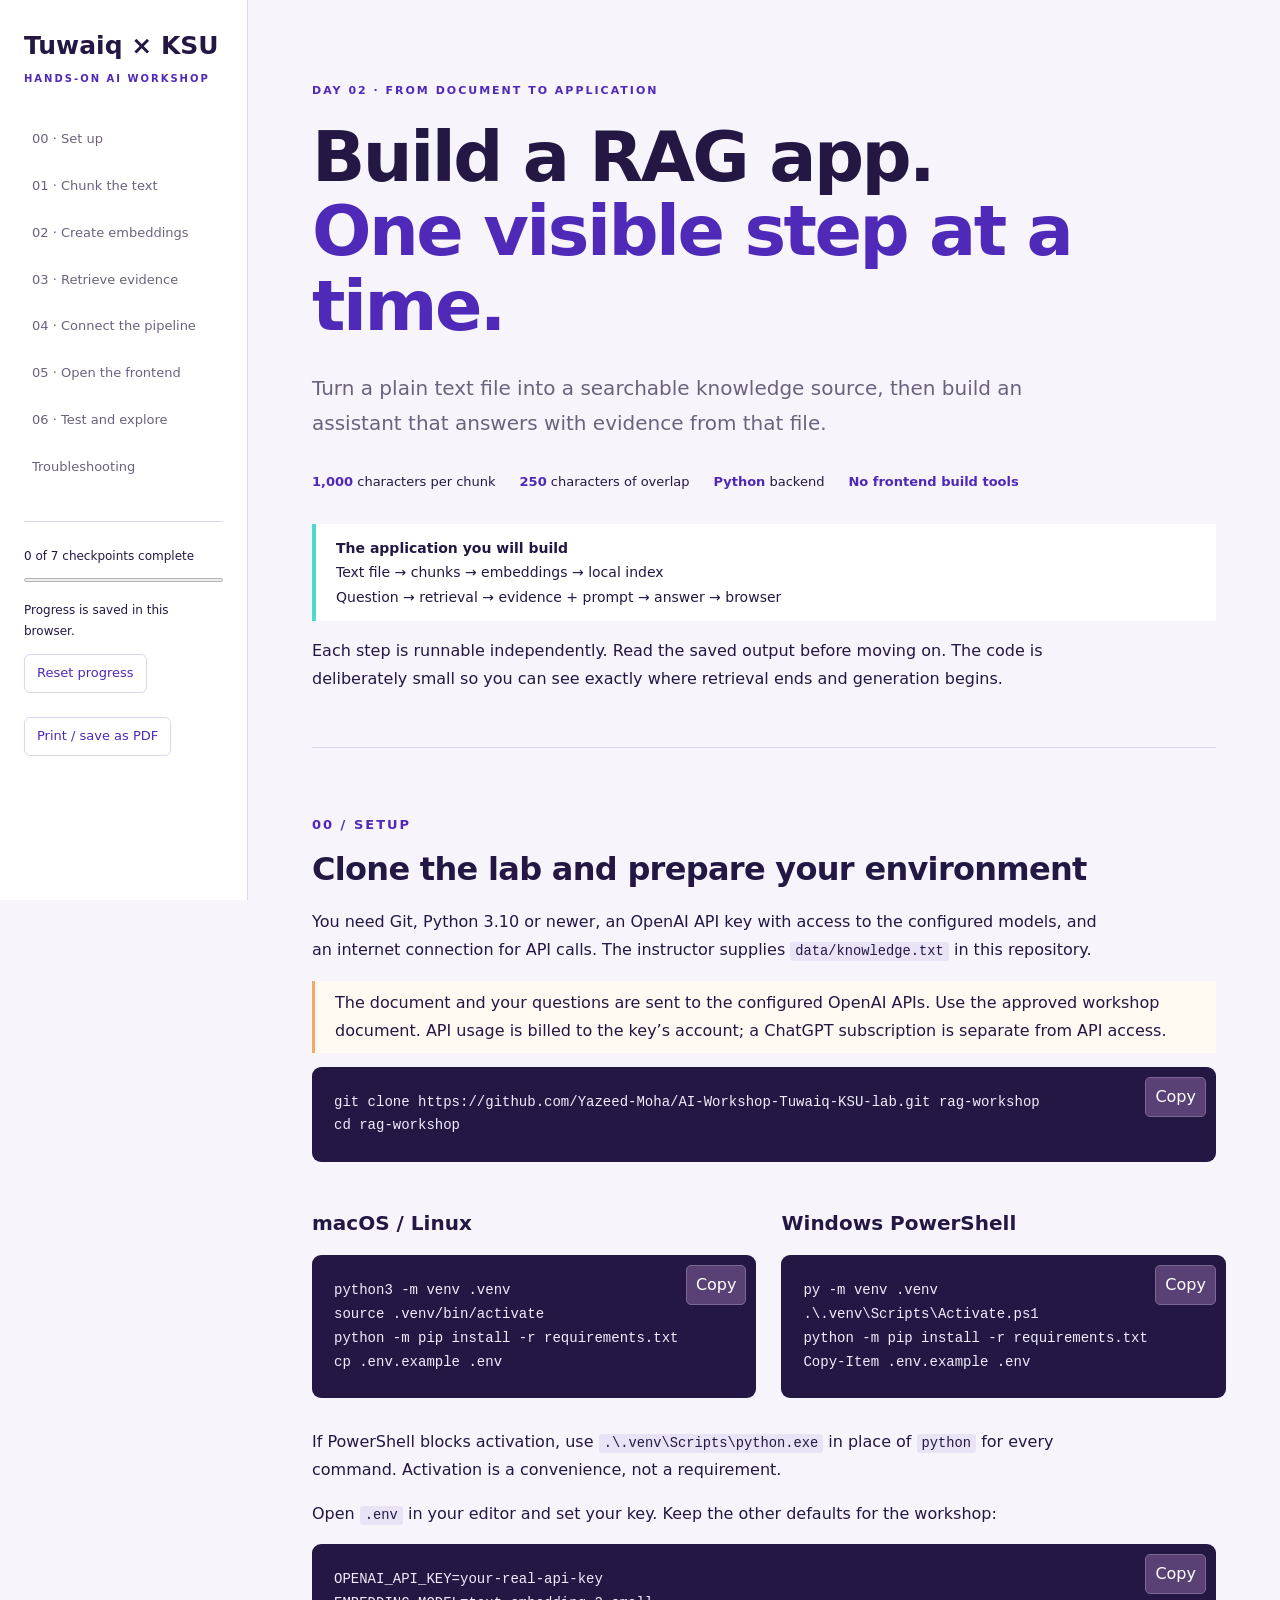
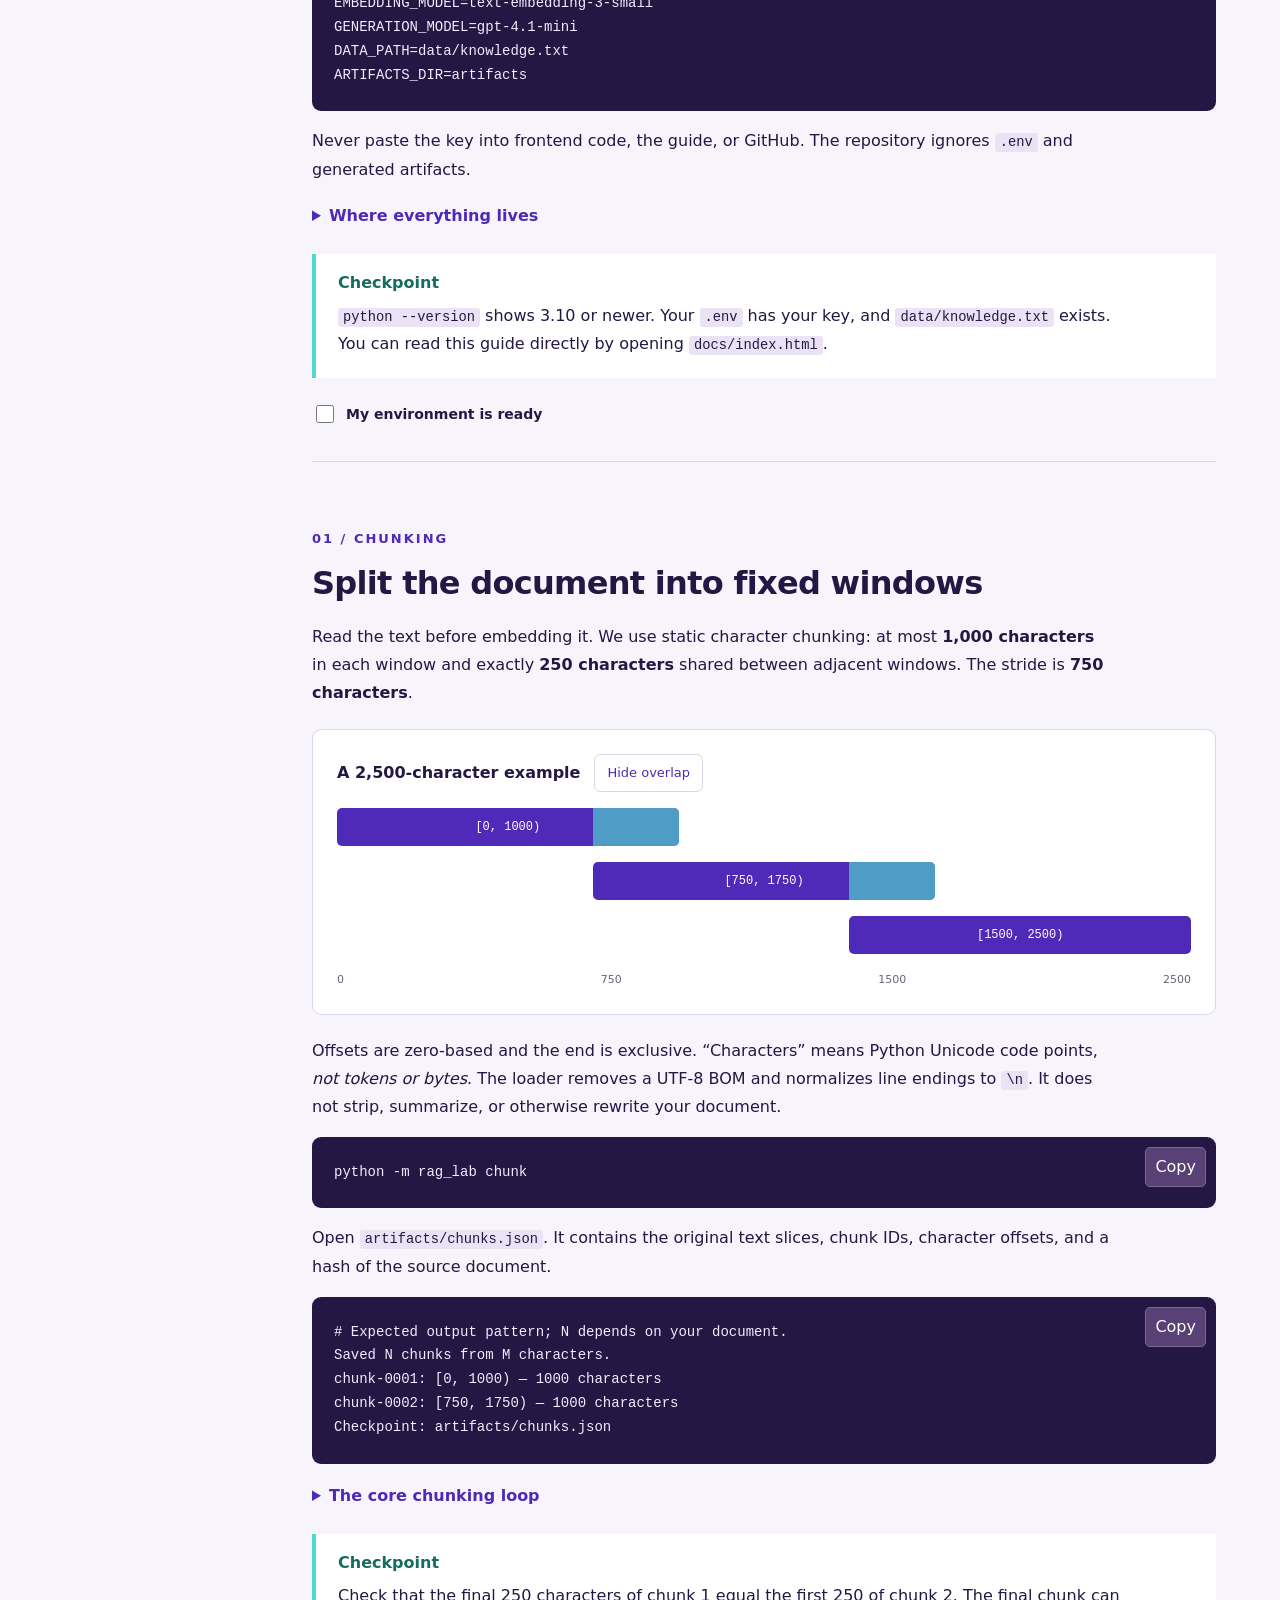
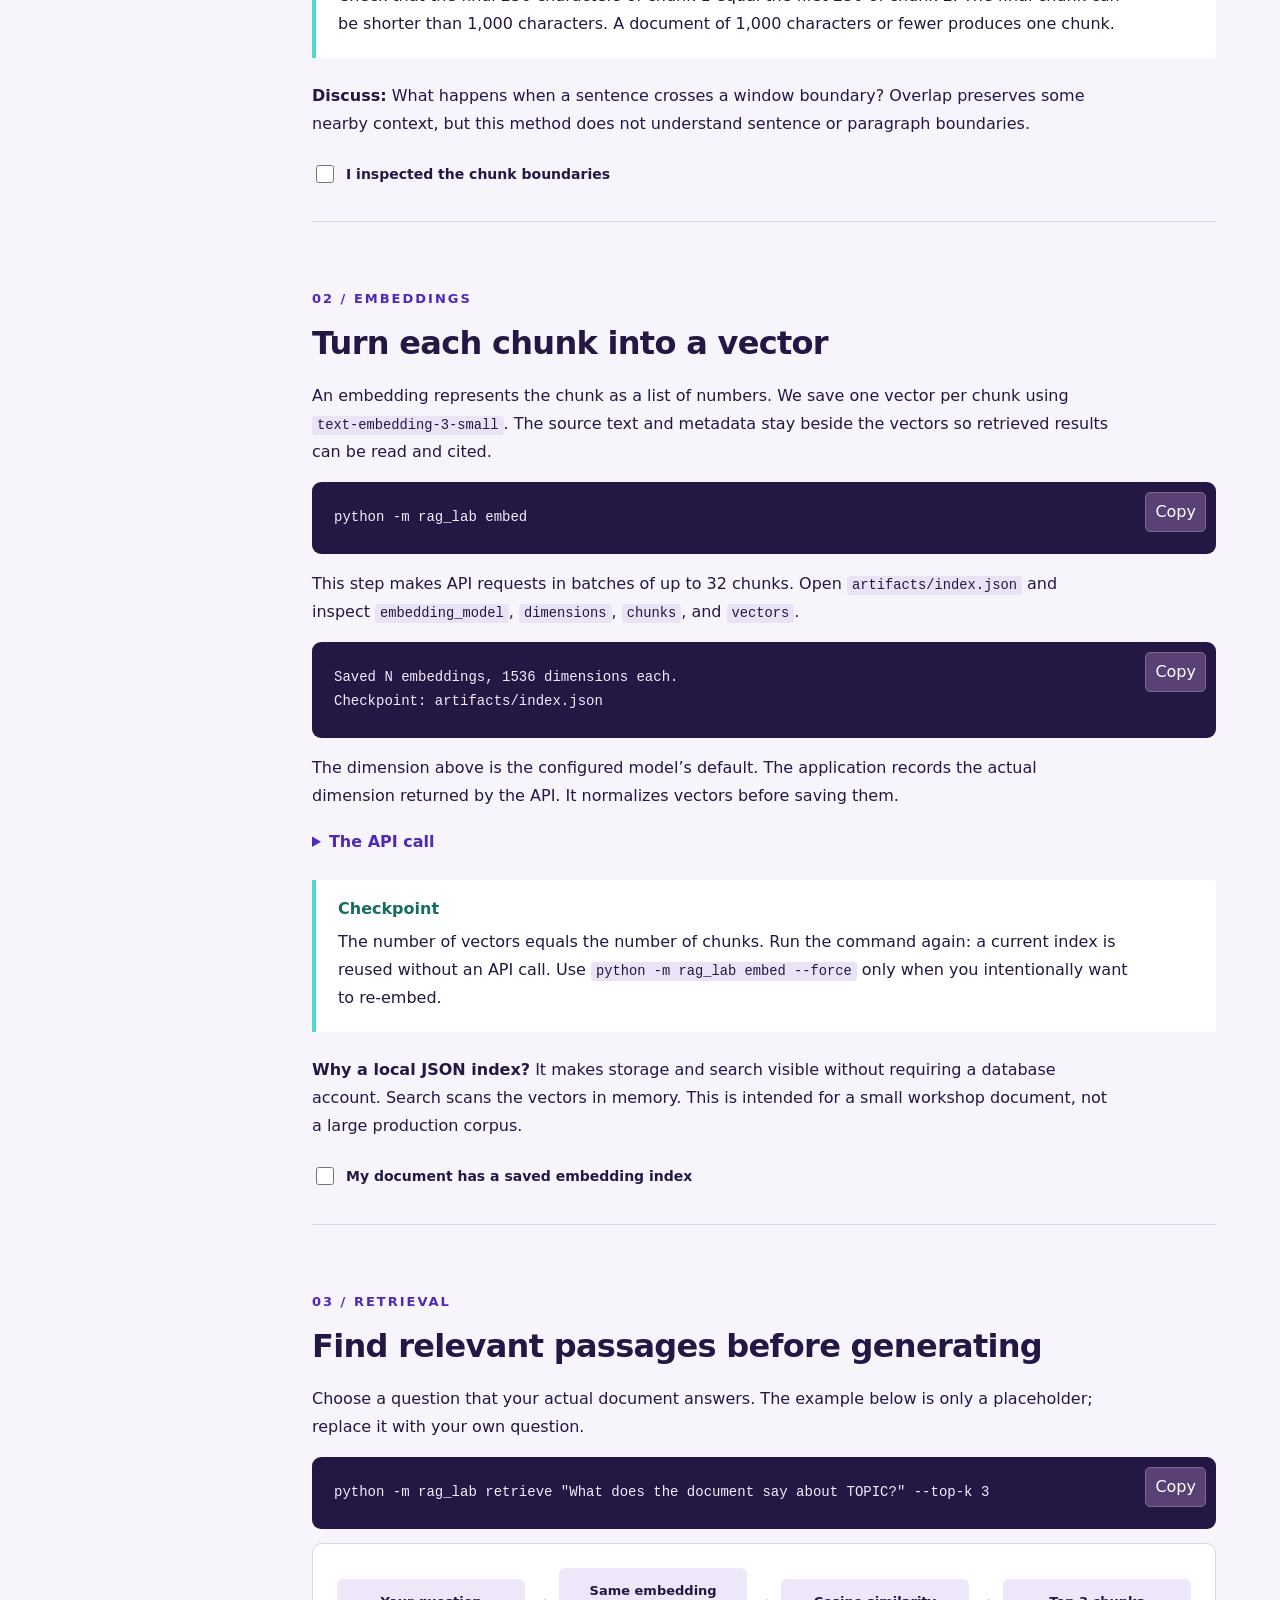
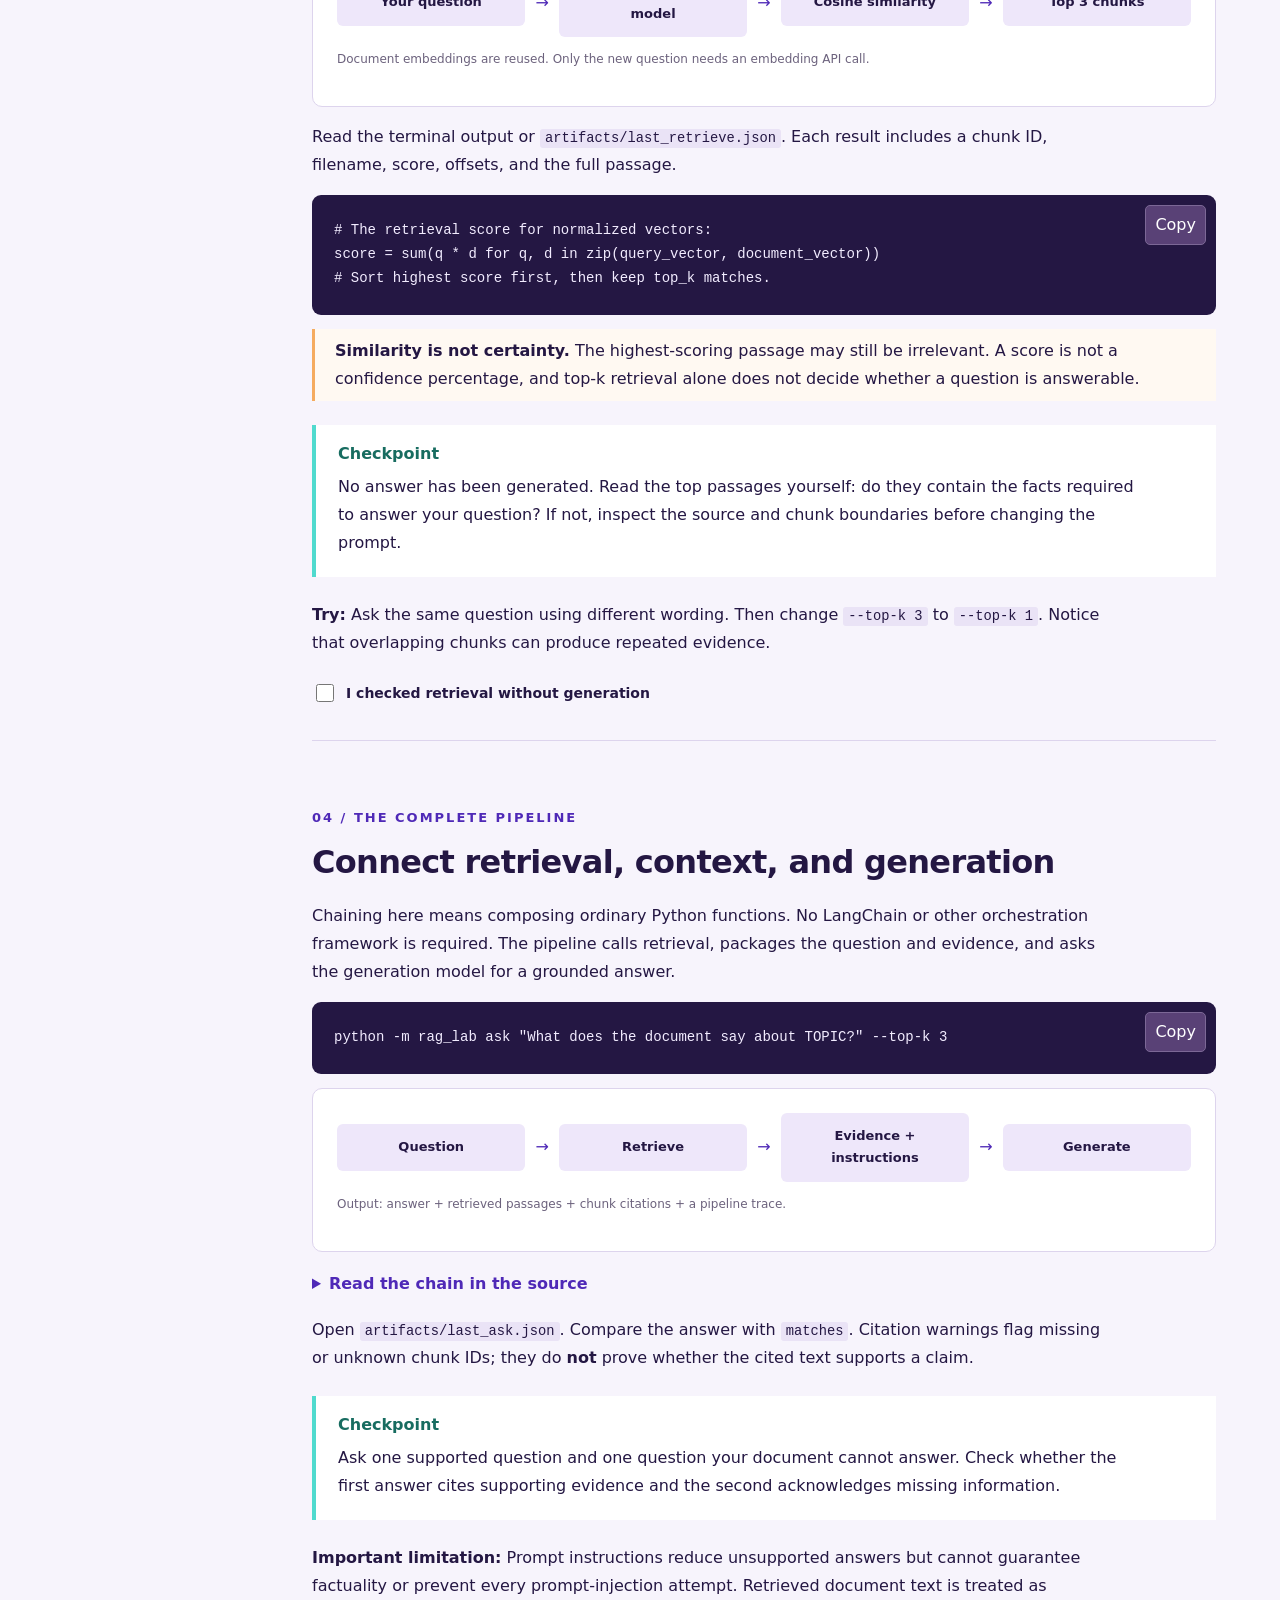
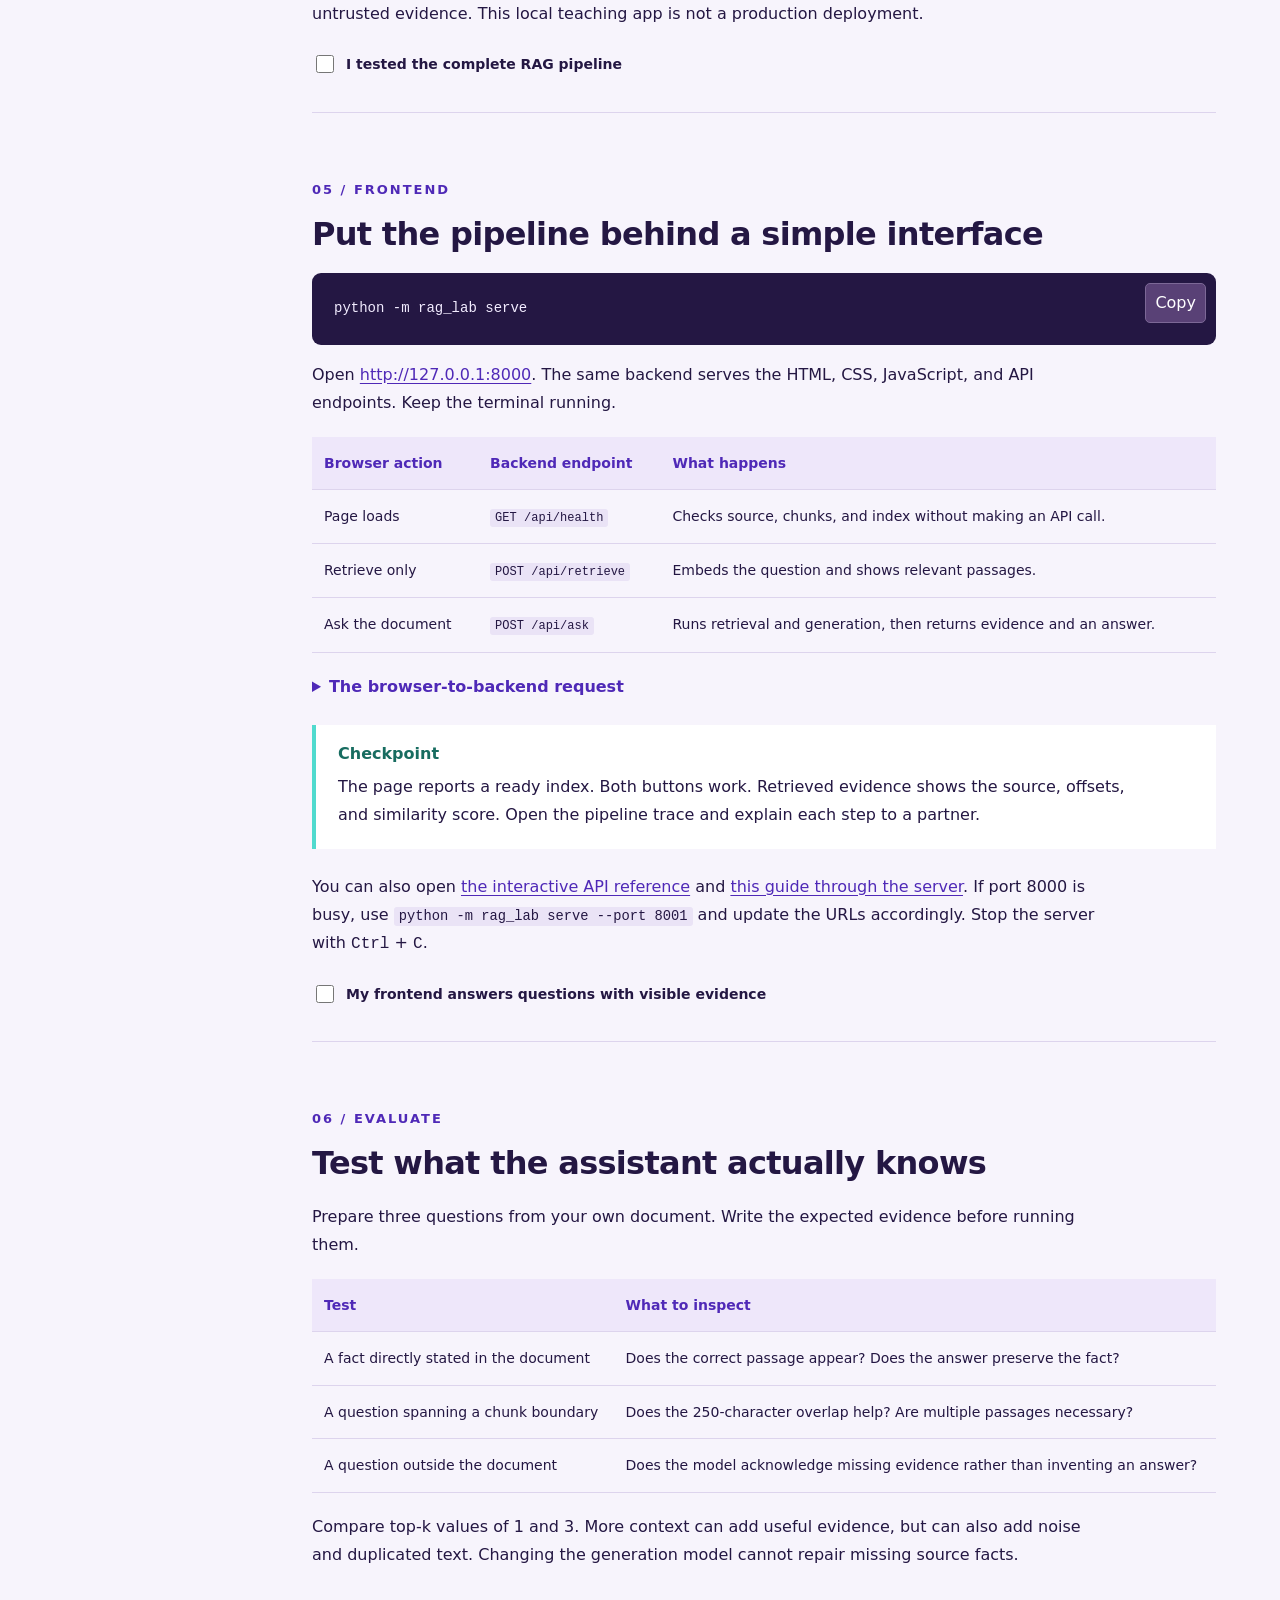
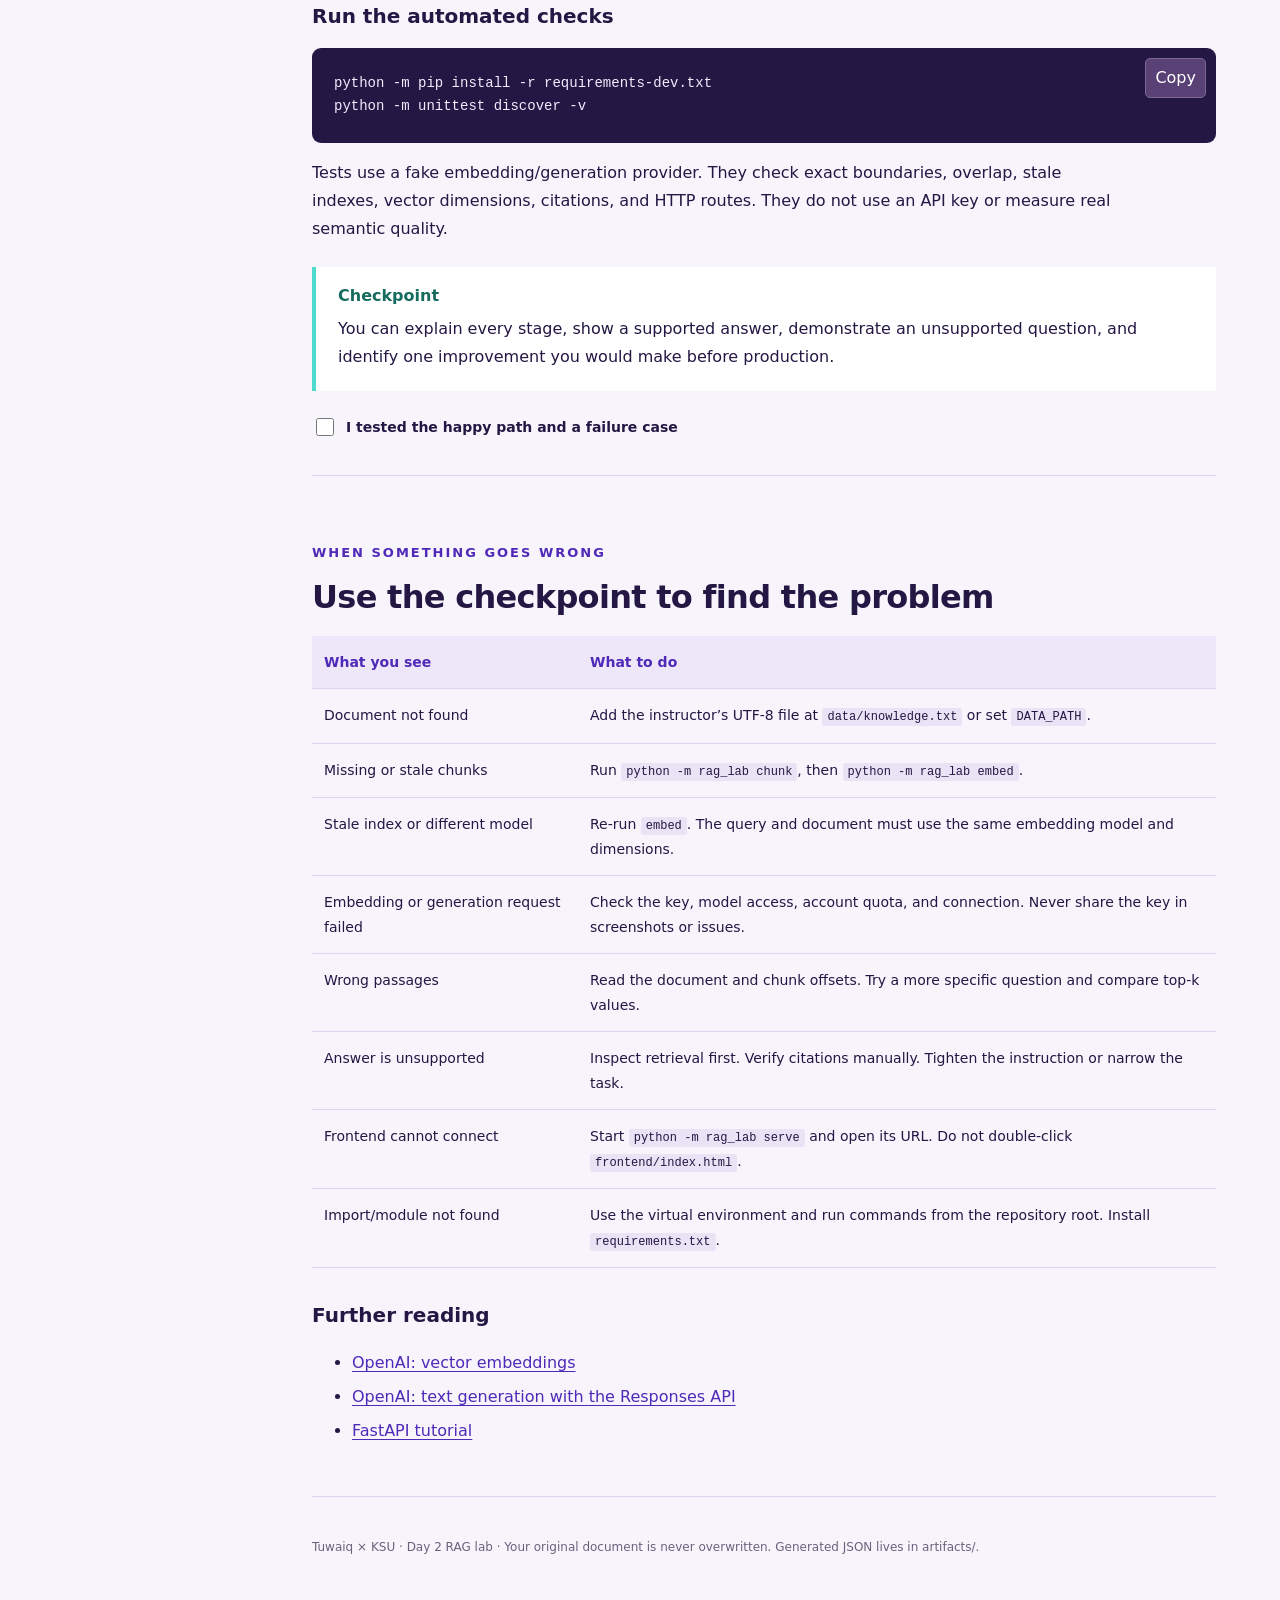
==== docs/index.html @ 16654449 "Add step-by-step RAG workshop guide and runnable lab" ====
<!doctype html>
<html lang="en">
<head>
<meta charset="utf-8"><meta name="viewport" content="width=device-width,initial-scale=1">
<title>Build a RAG application · Tuwaiq × KSU</title>
<style>
:root{--purple:#4f29b7;--ink:#241743;--mint:#50dace;--paper:#f7f4fc;--line:#ddd4ed;--muted:#6c627d;--orange:#f5ab5f}*{box-sizing:border-box}html{scroll-behavior:smooth;scroll-padding-top:28px}body{margin:0;background:var(--paper);color:var(--ink);font:16px/1.75 system-ui,-apple-system,"Segoe UI",sans-serif}a{color:var(--purple);text-underline-offset:3px}.rail{position:fixed;inset:0 auto 0 0;width:248px;background:#fff;border-right:1px solid var(--line);padding:32px 24px;overflow:auto}.brand{font-size:25px;font-weight:900;line-height:1.15}.brand small{display:block;font-size:10px;color:var(--purple);letter-spacing:2px;margin-top:12px}.rail nav{margin-top:36px;display:grid;gap:8px}.rail nav a{font-size:13px;text-decoration:none;color:var(--muted);padding:8px;border-radius:6px}.rail nav a:hover{background:var(--paper);color:var(--purple)}.rail .progress{margin-top:35px;border-top:1px solid var(--line);padding-top:24px;font-size:12px}progress{width:100%;accent-color:var(--purple);height:8px}main{margin-left:248px;max-width:1200px;padding:0 64px 80px}.hero{padding:70px 0 38px;border-bottom:1px solid var(--line)}.eyebrow{font-size:11px;font-weight:800;letter-spacing:2px;color:var(--purple)}h1{font-size:clamp(40px,5.7vw,70px);letter-spacing:-2.5px;line-height:1.06;max-width:800px;margin:20px 0 28px}h1 span{color:var(--purple)}.lead{max-width:740px;font-size:20px;color:var(--muted)}.hero .facts{display:flex;gap:24px;flex-wrap:wrap;margin:30px 0;font-size:13px}.facts b{color:var(--purple)}.path{font-size:14px;border-left:4px solid var(--mint);padding:12px 20px;background:white;margin-top:24px}.path strong{display:block}.step{padding-top:50px;margin-top:12px;border-bottom:1px solid var(--line);padding-bottom:35px}.step-number{color:var(--purple);font-size:13px;font-weight:800;letter-spacing:2px}h2{font-size:32px;line-height:1.2;letter-spacing:-.7px;margin:12px 0 20px}h3{font-size:20px;margin:30px 0 12px}p{max-width:800px}li{margin:6px 0}code{font-family:ui-monospace,SFMono-Regular,Consolas,monospace;font-size:.86em;overflow-wrap:anywhere}p code,li code,td code{background:#eae3f6;border-radius:3px;padding:2px 5px}pre{background:#241743;color:#f2ecff;padding:24px 78px 24px 22px;border-radius:9px;overflow:auto;line-height:1.7;font-size:14px;margin:14px 0}pre code{font-size:inherit;white-space:pre;overflow-wrap:normal}.code-wrap{position:relative}.copy{position:absolute;right:10px;top:10px;background:#594176;border:1px solid #7c6896;color:#fff;border-radius:5px;padding:5px 9px;cursor:pointer}.checkpoint{border-left:4px solid var(--mint);padding:15px 22px;background:#fff;margin:24px 0}.checkpoint strong{display:block;color:#176c60}.checkpoint p{margin:5px 0}.note{border-left:3px solid var(--orange);padding:8px 20px;background:#fff9f2}.complete{display:flex;gap:9px;align-items:center;font-size:14px;font-weight:650;cursor:pointer;margin-top:24px}.complete input{width:18px;height:18px;accent-color:var(--purple)}table{width:100%;border-collapse:collapse;font-size:14px;margin:20px 0}th,td{border-bottom:1px solid var(--line);padding:14px 12px;text-align:left;vertical-align:top}th{color:var(--purple);background:#eee7fa}details{margin:18px 0}summary{cursor:pointer;font-weight:700;color:var(--purple)}.two{display:grid;grid-template-columns:1fr 1fr;gap:25px}.controls{display:flex;align-items:center;gap:14px;flex-wrap:wrap}button{font:inherit}.small-button{border:1px solid var(--line);background:#fff;color:var(--purple);padding:7px 12px;border-radius:6px;cursor:pointer;font-size:13px}.chunk-demo{padding:24px;background:#fff;border:1px solid var(--line);border-radius:10px;margin:22px 0}.window{height:38px;background:var(--purple);color:white;font:12px/38px ui-monospace,monospace;text-align:center;border-radius:5px;position:relative;min-width:160px;margin:16px 0}.window em{position:absolute;right:0;top:0;height:100%;width:25%;background:var(--mint);opacity:.65;border-radius:0 5px 5px 0}.scale{display:flex;justify-content:space-between;font-size:11px;color:var(--muted)}.diagram{background:#fff;padding:24px;border:1px solid var(--line);border-radius:10px}.flow{display:flex;gap:10px;align-items:center;justify-content:space-between}.flow b{padding:12px;background:#eee7fa;border-radius:6px;font-size:13px;text-align:center;flex:1}.flow span{color:var(--purple)}.flow+.flow{margin-top:22px}.diagram p{font-size:12px;color:var(--muted)}.table-wrap{overflow:auto}.footer{font-size:12px;color:var(--muted);margin-top:40px}.inline-link{display:inline-block;margin:10px 0;font-size:14px}.print{margin-top:24px}input:focus-visible,button:focus-visible,a:focus-visible{outline:3px solid var(--mint);outline-offset:3px}.source-code pre{max-height:450px}.file{font-size:12px;color:var(--muted)}@media(max-width:1000px){main{padding:0 30px 60px}.rail{width:205px;padding:25px 18px}main{margin-left:205px}.two{grid-template-columns:1fr}}@media(max-width:700px){.rail{position:static;width:100%;padding:20px}.rail nav{display:flex;overflow:auto;margin-top:20px;gap:7px}.rail nav a{white-space:nowrap}.rail .progress{display:none}.rail .print{display:none}main{margin-left:0;padding:0 22px 45px}.hero{padding-top:32px}h1{letter-spacing:-1.4px}.lead{font-size:18px}.flow{flex-wrap:wrap}.flow b{min-width:90px}.window{min-width:125px}pre{font-size:12px;padding:46px 16px 18px}}@media print{.rail,.copy,.complete,.controls,.print{display:none}main{margin:0;padding:0}.hero{padding-top:0}.step{break-before:auto}pre{white-space:pre-wrap;background:#f2eef8;color:#241743;border:1px solid #ccc;padding:14px}pre code{white-space:pre-wrap}a{color:inherit}.checkpoint,table,.diagram{break-inside:avoid}details:not([open]){display:none}}
</style>
</head>
<body>
<aside class="rail"><div class="brand">Tuwaiq × KSU<small>HANDS-ON AI WORKSHOP</small></div><nav aria-label="Lab steps"><a href="#start">00 · Set up</a><a href="#chunk">01 · Chunk the text</a><a href="#embed">02 · Create embeddings</a><a href="#retrieve">03 · Retrieve evidence</a><a href="#chain">04 · Connect the pipeline</a><a href="#frontend">05 · Open the frontend</a><a href="#experiment">06 · Test and explore</a><a href="#troubleshoot">Troubleshooting</a></nav><div class="progress"><span id="progress-label">0 of 7 checkpoints complete</span><progress id="progress" max="7" value="0"></progress><p>Progress is saved in this browser.</p><button class="small-button" id="reset">Reset progress</button></div><button class="small-button print" onclick="window.print()">Print / save as PDF</button></aside>
<main>
<section class="hero"><p class="eyebrow">DAY 02 · FROM DOCUMENT TO APPLICATION</p><h1>Build a RAG app.<br><span>One visible step at a time.</span></h1><p class="lead">Turn a plain text file into a searchable knowledge source, then build an assistant that answers with evidence from that file.</p><div class="facts"><span><b>1,000</b> characters per chunk</span><span><b>250</b> characters of overlap</span><span><b>Python</b> backend</span><span><b>No frontend build tools</b></span></div><div class="path"><strong>The application you will build</strong>Text file → chunks → embeddings → local index<br>Question → retrieval → evidence + prompt → answer → browser</div><p>Each step is runnable independently. Read the saved output before moving on. The code is deliberately small so you can see exactly where retrieval ends and generation begins.</p></section>
<section class="step" id="start"><span class="step-number">00 / SETUP</span><h2>Clone the lab and prepare your environment</h2><p>You need Git, Python 3.10 or newer, an OpenAI API key with access to the configured models, and an internet connection for API calls. The instructor supplies <code>data/knowledge.txt</code> in this repository.</p><div class="note">The document and your questions are sent to the configured OpenAI APIs. Use the approved workshop document. API usage is billed to the key’s account; a ChatGPT subscription is separate from API access.</div>
<pre><code>git clone https://github.com/Yazeed-Moha/AI-Workshop-Tuwaiq-KSU-lab.git rag-workshop
cd rag-workshop</code></pre>
<div class="two"><div><h3>macOS / Linux</h3><pre><code>python3 -m venv .venv
source .venv/bin/activate
python -m pip install -r requirements.txt
cp .env.example .env</code></pre></div><div><h3>Windows PowerShell</h3><pre><code>py -m venv .venv
.\.venv\Scripts\Activate.ps1
python -m pip install -r requirements.txt
Copy-Item .env.example .env</code></pre></div></div>
<p>If PowerShell blocks activation, use <code>.\.venv\Scripts\python.exe</code> in place of <code>python</code> for every command. Activation is a convenience, not a requirement.</p><p>Open <code>.env</code> in your editor and set your key. Keep the other defaults for the workshop:</p><pre><code>OPENAI_API_KEY=your-real-api-key
EMBEDDING_MODEL=text-embedding-3-small
GENERATION_MODEL=gpt-4.1-mini
DATA_PATH=data/knowledge.txt
ARTIFACTS_DIR=artifacts</code></pre><p>Never paste the key into frontend code, the guide, or GitHub. The repository ignores <code>.env</code> and generated artifacts.</p><details><summary>Where everything lives</summary><pre><code>data/knowledge.txt       Instructor-supplied UTF-8 document
rag_lab/chunking.py      Exact character windows
rag_lab/storage.py       JSON checkpoints and freshness checks
rag_lab/provider.py      Embedding and generation API calls
rag_lab/retrieval.py     Local index and cosine search
rag_lab/pipeline.py      Retrieval + context + generation
rag_lab/api.py           Backend endpoints
frontend/               Browser interface
docs/index.html         This guide
artifacts/              Generated files, ignored by Git
tests/                  Offline and HTTP integration tests</code></pre></details><div class="checkpoint"><strong>Checkpoint</strong><p><code>python --version</code> shows 3.10 or newer. Your <code>.env</code> has your key, and <code>data/knowledge.txt</code> exists. You can read this guide directly by opening <code>docs/index.html</code>.</p></div><label class="complete"><input type="checkbox" data-step="0"> My environment is ready</label></section>
<section class="step" id="chunk"><span class="step-number">01 / CHUNKING</span><h2>Split the document into fixed windows</h2><p>Read the text before embedding it. We use static character chunking: at most <strong>1,000 characters</strong> in each window and exactly <strong>250 characters</strong> shared between adjacent windows. The stride is <strong>750 characters</strong>.</p><div class="chunk-demo"><div class="controls"><strong>A 2,500-character example</strong><button class="small-button" id="toggle-overlap">Hide overlap</button></div><div class="window" style="width:40%;margin-left:0">[0, 1000)<em aria-label="250 character overlap"></em></div><div class="window" style="width:40%;margin-left:30%">[750, 1750)<em aria-label="250 character overlap"></em></div><div class="window" style="width:40%;margin-left:60%">[1500, 2500)</div><div class="scale"><span>0</span><span>750</span><span>1500</span><span>2500</span></div></div><p>Offsets are zero-based and the end is exclusive. “Characters” means Python Unicode code points, <em>not tokens or bytes</em>. The loader removes a UTF-8 BOM and normalizes line endings to <code>\n</code>. It does not strip, summarize, or otherwise rewrite your document.</p><pre><code>python -m rag_lab chunk</code></pre><p>Open <code>artifacts/chunks.json</code>. It contains the original text slices, chunk IDs, character offsets, and a hash of the source document.</p><pre><code># Expected output pattern; N depends on your document.
Saved N chunks from M characters.
chunk-0001: [0, 1000) — 1000 characters
chunk-0002: [750, 1750) — 1000 characters
Checkpoint: artifacts/chunks.json</code></pre><details><summary>The core chunking loop</summary><pre><code>start = 0
while start &lt; len(text):
    end = min(start + 1000, len(text))
    chunk = text[start:end]
    # Save chunk text, ID, start, and end.
    if end == len(text):
        break
    start += 1000 - 250</code></pre><p>The complete runnable function is <code>chunk_text()</code> in <code>rag_lab/chunking.py</code>. Stopping when a chunk reaches the end avoids a redundant final window containing only overlap.</p></details><div class="checkpoint"><strong>Checkpoint</strong><p>Check that the final 250 characters of chunk 1 equal the first 250 of chunk 2. The final chunk can be shorter than 1,000 characters. A document of 1,000 characters or fewer produces one chunk.</p></div><p><strong>Discuss:</strong> What happens when a sentence crosses a window boundary? Overlap preserves some nearby context, but this method does not understand sentence or paragraph boundaries.</p><label class="complete"><input type="checkbox" data-step="1"> I inspected the chunk boundaries</label></section>
<section class="step" id="embed"><span class="step-number">02 / EMBEDDINGS</span><h2>Turn each chunk into a vector</h2><p>An embedding represents the chunk as a list of numbers. We save one vector per chunk using <code>text-embedding-3-small</code>. The source text and metadata stay beside the vectors so retrieved results can be read and cited.</p><pre><code>python -m rag_lab embed</code></pre><p>This step makes API requests in batches of up to 32 chunks. Open <code>artifacts/index.json</code> and inspect <code>embedding_model</code>, <code>dimensions</code>, <code>chunks</code>, and <code>vectors</code>.</p><pre><code>Saved N embeddings, 1536 dimensions each.
Checkpoint: artifacts/index.json</code></pre><p>The dimension above is the configured model’s default. The application records the actual dimension returned by the API. It normalizes vectors before saving them.</p><details><summary>The API call</summary><pre><code>response = client.embeddings.create(
    model=settings.embedding_model,
    input=texts,
    encoding_format="float",
)
vectors = [row.embedding for row in
           sorted(response.data, key=lambda row: row.index)]</code></pre><p>See <code>OpenAIProvider.embed()</code> in <code>rag_lab/provider.py</code>. No generation model is called at this stage. Whitespace-only windows keep their offsets but use a blank-text marker for embedding and are excluded from retrieval evidence.</p></details><div class="checkpoint"><strong>Checkpoint</strong><p>The number of vectors equals the number of chunks. Run the command again: a current index is reused without an API call. Use <code>python -m rag_lab embed --force</code> only when you intentionally want to re-embed.</p></div><p><strong>Why a local JSON index?</strong> It makes storage and search visible without requiring a database account. Search scans the vectors in memory. This is intended for a small workshop document, not a large production corpus.</p><label class="complete"><input type="checkbox" data-step="2"> My document has a saved embedding index</label></section>
<section class="step" id="retrieve"><span class="step-number">03 / RETRIEVAL</span><h2>Find relevant passages before generating</h2><p>Choose a question that your actual document answers. The example below is only a placeholder; replace it with your own question.</p><pre><code>python -m rag_lab retrieve "What does the document say about TOPIC?" --top-k 3</code></pre><div class="diagram"><div class="flow"><b>Your question</b><span>→</span><b>Same embedding model</b><span>→</span><b>Cosine similarity</b><span>→</span><b>Top 3 chunks</b></div><p>Document embeddings are reused. Only the new question needs an embedding API call.</p></div><p>Read the terminal output or <code>artifacts/last_retrieve.json</code>. Each result includes a chunk ID, filename, score, offsets, and the full passage.</p><pre><code># The retrieval score for normalized vectors:
score = sum(q * d for q, d in zip(query_vector, document_vector))
# Sort highest score first, then keep top_k matches.</code></pre><div class="note"><strong>Similarity is not certainty.</strong> The highest-scoring passage may still be irrelevant. A score is not a confidence percentage, and top-k retrieval alone does not decide whether a question is answerable.</div><div class="checkpoint"><strong>Checkpoint</strong><p>No answer has been generated. Read the top passages yourself: do they contain the facts required to answer your question? If not, inspect the source and chunk boundaries before changing the prompt.</p></div><p><strong>Try:</strong> Ask the same question using different wording. Then change <code>--top-k 3</code> to <code>--top-k 1</code>. Notice that overlapping chunks can produce repeated evidence.</p><label class="complete"><input type="checkbox" data-step="3"> I checked retrieval without generation</label></section>
<section class="step" id="chain"><span class="step-number">04 / THE COMPLETE PIPELINE</span><h2>Connect retrieval, context, and generation</h2><p>Chaining here means composing ordinary Python functions. No LangChain or other orchestration framework is required. The pipeline calls retrieval, packages the question and evidence, and asks the generation model for a grounded answer.</p><pre><code>python -m rag_lab ask "What does the document say about TOPIC?" --top-k 3</code></pre><div class="diagram"><div class="flow"><b>Question</b><span>→</span><b>Retrieve</b><span>→</span><b>Evidence + instructions</b><span>→</span><b>Generate</b></div><p>Output: answer + retrieved passages + chunk citations + a pipeline trace.</p></div><details><summary>Read the chain in the source</summary><pre><code># rag_lab/pipeline.py
search = retrieve(settings, provider, question, top_k)
evidence = search["matches"]
answer = provider.generate(search["question"], evidence)</code></pre><p><code>provider.py</code> holds the instructions separately from source text. It uses the Responses API and asks the model to answer only from evidence, cite IDs such as <code>[chunk-0001]</code>, and say when evidence is insufficient.</p></details><p>Open <code>artifacts/last_ask.json</code>. Compare the answer with <code>matches</code>. Citation warnings flag missing or unknown chunk IDs; they do <strong>not</strong> prove whether the cited text supports a claim.</p><div class="checkpoint"><strong>Checkpoint</strong><p>Ask one supported question and one question your document cannot answer. Check whether the first answer cites supporting evidence and the second acknowledges missing information.</p></div><p><strong>Important limitation:</strong> Prompt instructions reduce unsupported answers but cannot guarantee factuality or prevent every prompt-injection attempt. Retrieved document text is treated as untrusted evidence. This local teaching app is not a production deployment.</p><label class="complete"><input type="checkbox" data-step="4"> I tested the complete RAG pipeline</label></section>
<section class="step" id="frontend"><span class="step-number">05 / FRONTEND</span><h2>Put the pipeline behind a simple interface</h2><pre><code>python -m rag_lab serve</code></pre><p>Open <a href="http://127.0.0.1:8000" target="_blank" rel="noopener">http://127.0.0.1:8000</a>. The same backend serves the HTML, CSS, JavaScript, and API endpoints. Keep the terminal running.</p><table><thead><tr><th>Browser action</th><th>Backend endpoint</th><th>What happens</th></tr></thead><tbody><tr><td>Page loads</td><td><code>GET /api/health</code></td><td>Checks source, chunks, and index without making an API call.</td></tr><tr><td>Retrieve only</td><td><code>POST /api/retrieve</code></td><td>Embeds the question and shows relevant passages.</td></tr><tr><td>Ask the document</td><td><code>POST /api/ask</code></td><td>Runs retrieval and generation, then returns evidence and an answer.</td></tr></tbody></table><details><summary>The browser-to-backend request</summary><pre><code>const response = await fetch('/api/ask', {
  method: 'POST',
  headers: {'Content-Type': 'application/json'},
  body: JSON.stringify({question, top_k: 3})
});
const result = await response.json();
answerElement.textContent = result.answer;</code></pre><p>See <code>frontend/app.js</code>. It displays source and model text using <code>textContent</code>, not HTML injection. The browser never needs your API key.</p></details><div class="checkpoint"><strong>Checkpoint</strong><p>The page reports a ready index. Both buttons work. Retrieved evidence shows the source, offsets, and similarity score. Open the pipeline trace and explain each step to a partner.</p></div><p>You can also open <a href="http://127.0.0.1:8000/docs" target="_blank" rel="noopener">the interactive API reference</a> and <a href="http://127.0.0.1:8000/guide/" target="_blank" rel="noopener">this guide through the server</a>. If port 8000 is busy, use <code>python -m rag_lab serve --port 8001</code> and update the URLs accordingly. Stop the server with <kbd>Ctrl</kbd> + <kbd>C</kbd>.</p><label class="complete"><input type="checkbox" data-step="5"> My frontend answers questions with visible evidence</label></section>
<section class="step" id="experiment"><span class="step-number">06 / EVALUATE</span><h2>Test what the assistant actually knows</h2><p>Prepare three questions from your own document. Write the expected evidence before running them.</p><table><thead><tr><th>Test</th><th>What to inspect</th></tr></thead><tbody><tr><td>A fact directly stated in the document</td><td>Does the correct passage appear? Does the answer preserve the fact?</td></tr><tr><td>A question spanning a chunk boundary</td><td>Does the 250-character overlap help? Are multiple passages necessary?</td></tr><tr><td>A question outside the document</td><td>Does the model acknowledge missing evidence rather than inventing an answer?</td></tr></tbody></table><p>Compare top-k values of 1 and 3. More context can add useful evidence, but can also add noise and duplicated text. Changing the generation model cannot repair missing source facts.</p><h3>Run the automated checks</h3><pre><code>python -m pip install -r requirements-dev.txt
python -m unittest discover -v</code></pre><p>Tests use a fake embedding/generation provider. They check exact boundaries, overlap, stale indexes, vector dimensions, citations, and HTTP routes. They do not use an API key or measure real semantic quality.</p><div class="checkpoint"><strong>Checkpoint</strong><p>You can explain every stage, show a supported answer, demonstrate an unsupported question, and identify one improvement you would make before production.</p></div><label class="complete"><input type="checkbox" data-step="6"> I tested the happy path and a failure case</label></section>
<section class="step" id="troubleshoot"><span class="step-number">WHEN SOMETHING GOES WRONG</span><h2>Use the checkpoint to find the problem</h2><table><thead><tr><th>What you see</th><th>What to do</th></tr></thead><tbody><tr><td>Document not found</td><td>Add the instructor’s UTF-8 file at <code>data/knowledge.txt</code> or set <code>DATA_PATH</code>.</td></tr><tr><td>Missing or stale chunks</td><td>Run <code>python -m rag_lab chunk</code>, then <code>python -m rag_lab embed</code>.</td></tr><tr><td>Stale index or different model</td><td>Re-run <code>embed</code>. The query and document must use the same embedding model and dimensions.</td></tr><tr><td>Embedding or generation request failed</td><td>Check the key, model access, account quota, and connection. Never share the key in screenshots or issues.</td></tr><tr><td>Wrong passages</td><td>Read the document and chunk offsets. Try a more specific question and compare top-k values.</td></tr><tr><td>Answer is unsupported</td><td>Inspect retrieval first. Verify citations manually. Tighten the instruction or narrow the task.</td></tr><tr><td>Frontend cannot connect</td><td>Start <code>python -m rag_lab serve</code> and open its URL. Do not double-click <code>frontend/index.html</code>.</td></tr><tr><td>Import/module not found</td><td>Use the virtual environment and run commands from the repository root. Install <code>requirements.txt</code>.</td></tr></tbody></table><h3>Further reading</h3><ul><li><a href="https://developers.openai.com/api/docs/guides/embeddings">OpenAI: vector embeddings</a></li><li><a href="https://developers.openai.com/api/docs/guides/text">OpenAI: text generation with the Responses API</a></li><li><a href="https://fastapi.tiangolo.com/tutorial/">FastAPI tutorial</a></li></ul></section><p class="footer">Tuwaiq × KSU · Day 2 RAG lab · Your original document is never overwritten. Generated JSON lives in artifacts/.</p>
</main>
<script>
'use strict';
const boxes = [...document.querySelectorAll('[data-step]')];
const key = 'tuwaiq-rag-lab-progress-v1';
try { const saved = JSON.parse(localStorage.getItem(key) || '[]'); boxes.forEach(b => b.checked = saved.includes(b.dataset.step)); } catch {}
function update() { const done = boxes.filter(b => b.checked).map(b => b.dataset.step); document.getElementById('progress').value = done.length; document.getElementById('progress-label').textContent = `${done.length} of 7 checkpoints complete`; try {localStorage.setItem(key, JSON.stringify(done));} catch {} }
boxes.forEach(b => b.addEventListener('change', update)); update();
document.getElementById('reset').addEventListener('click', () => {boxes.forEach(b => b.checked = false); update();});
for (const pre of document.querySelectorAll('pre')) {
 const wrap = document.createElement('div'); wrap.className = 'code-wrap'; pre.replaceWith(wrap); wrap.append(pre);
 const button = document.createElement('button'); button.className = 'copy'; button.type = 'button'; button.textContent = 'Copy';
 button.setAttribute('aria-label', 'Copy this code block'); wrap.append(button);
 button.addEventListener('click', async () => { try { await navigator.clipboard.writeText(pre.textContent); button.textContent = 'Copied'; } catch { const selection = window.getSelection(); const range = document.createRange(); range.selectNodeContents(pre); selection.removeAllRanges(); selection.addRange(range); button.textContent = 'Select & copy'; } setTimeout(() => button.textContent = 'Copy', 1800); });
}
let visible = true;
document.getElementById('toggle-overlap').addEventListener('click', event => {visible = !visible; document.querySelectorAll('.window em').forEach(el => el.style.opacity = visible ? '.65' : '0'); event.target.textContent = visible ? 'Hide overlap' : 'Show overlap';});
</script>
</body></html>
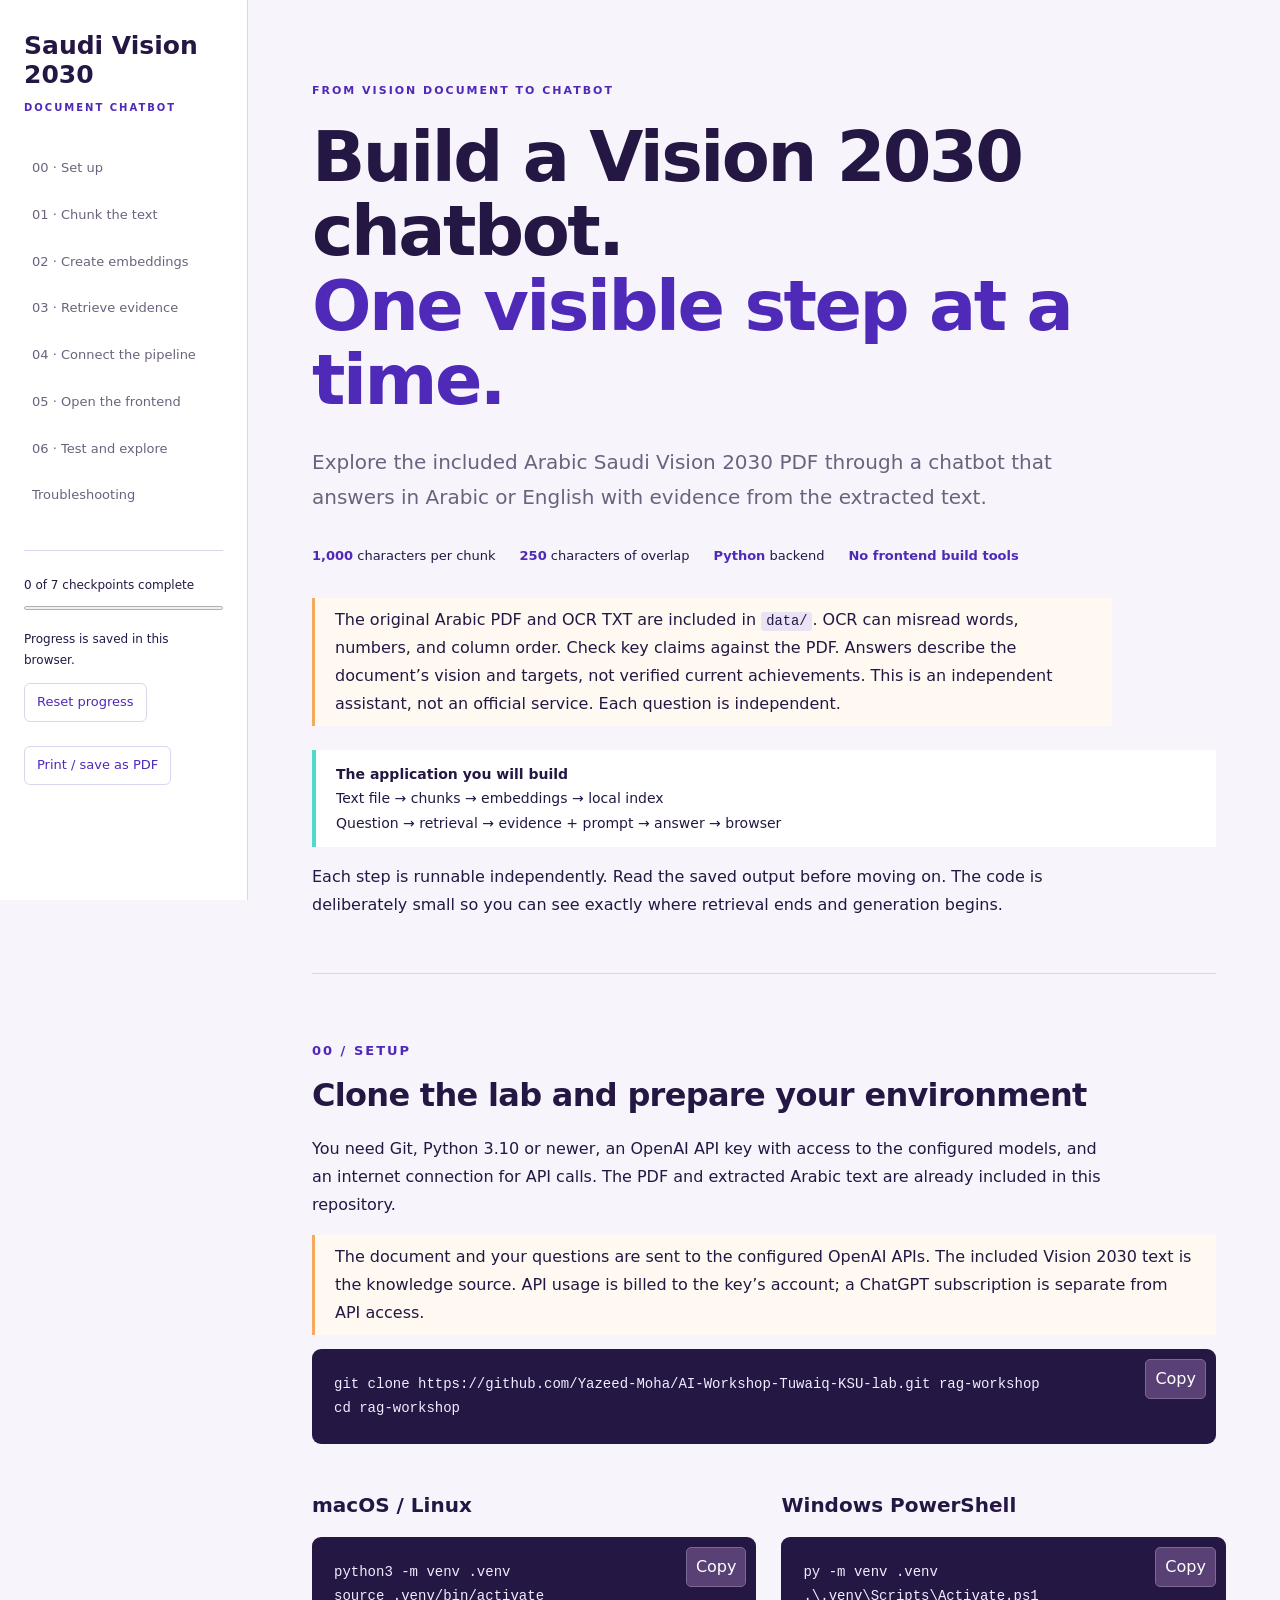
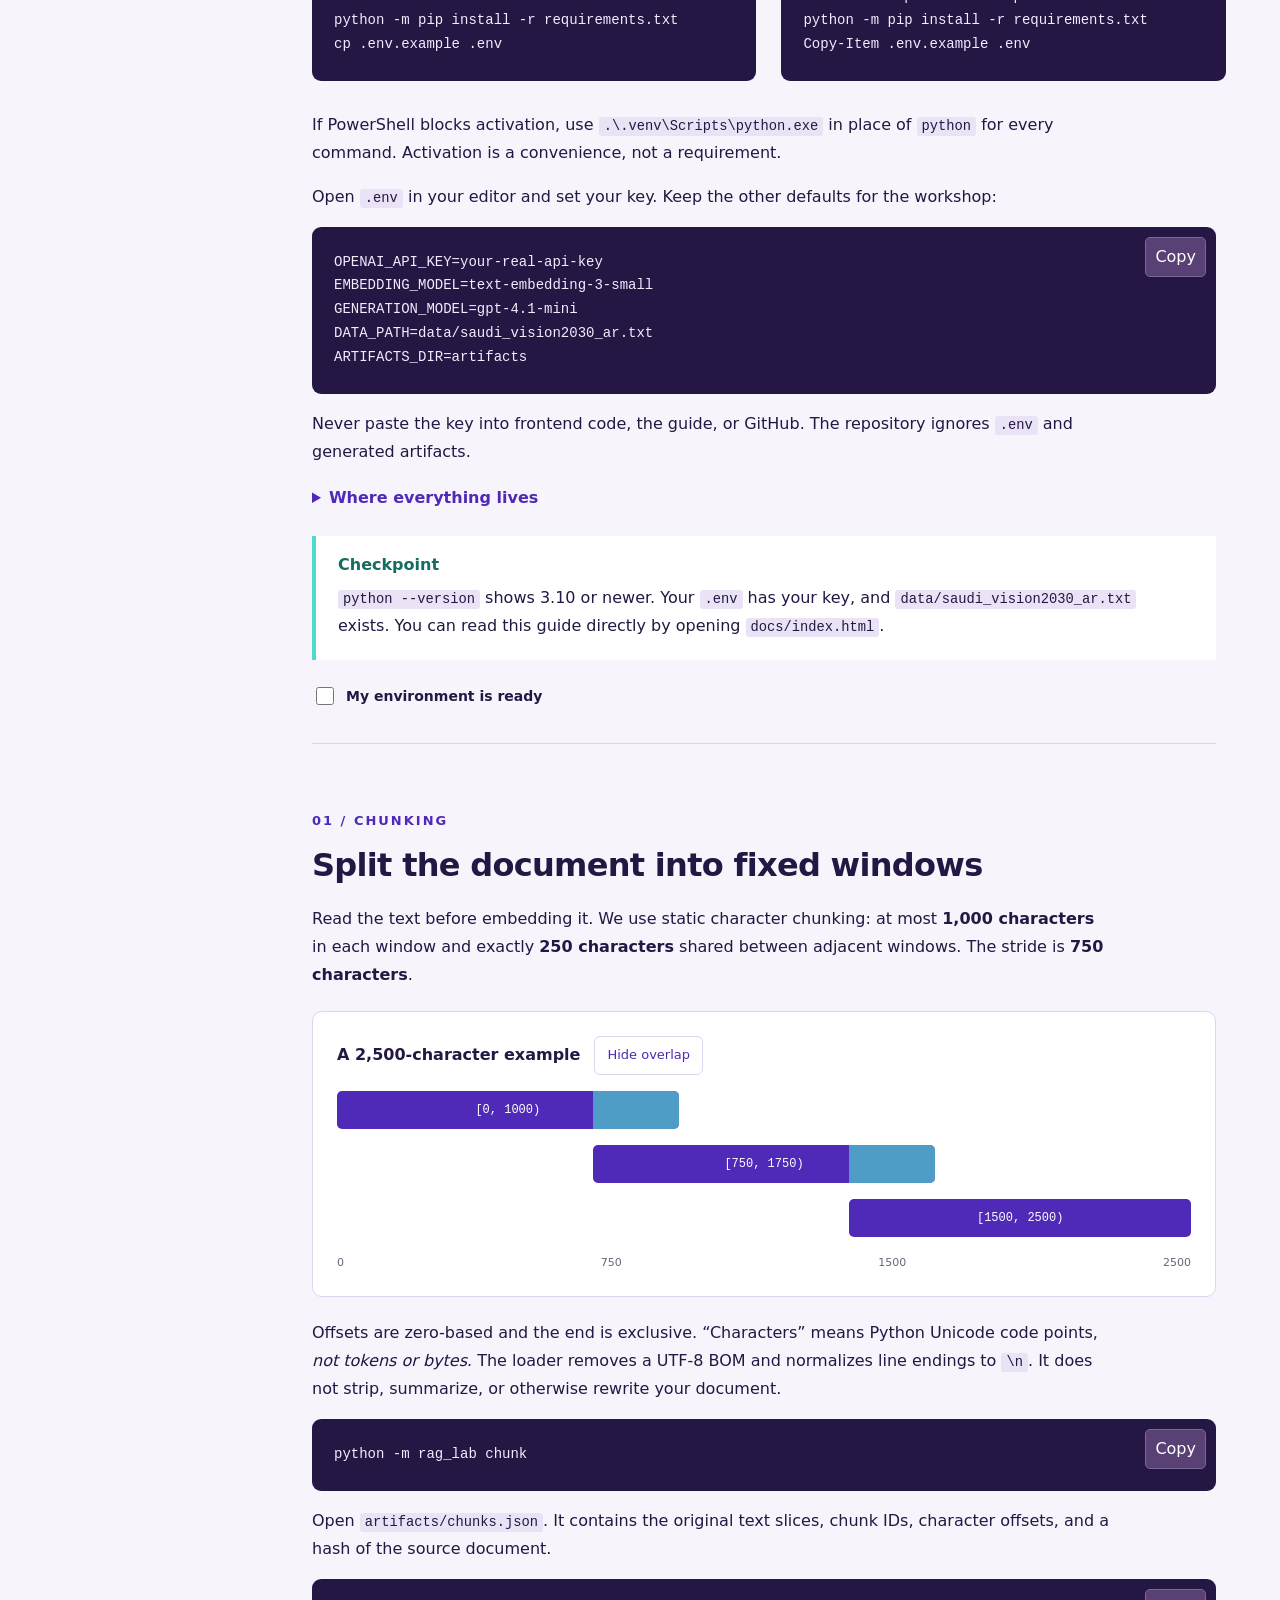
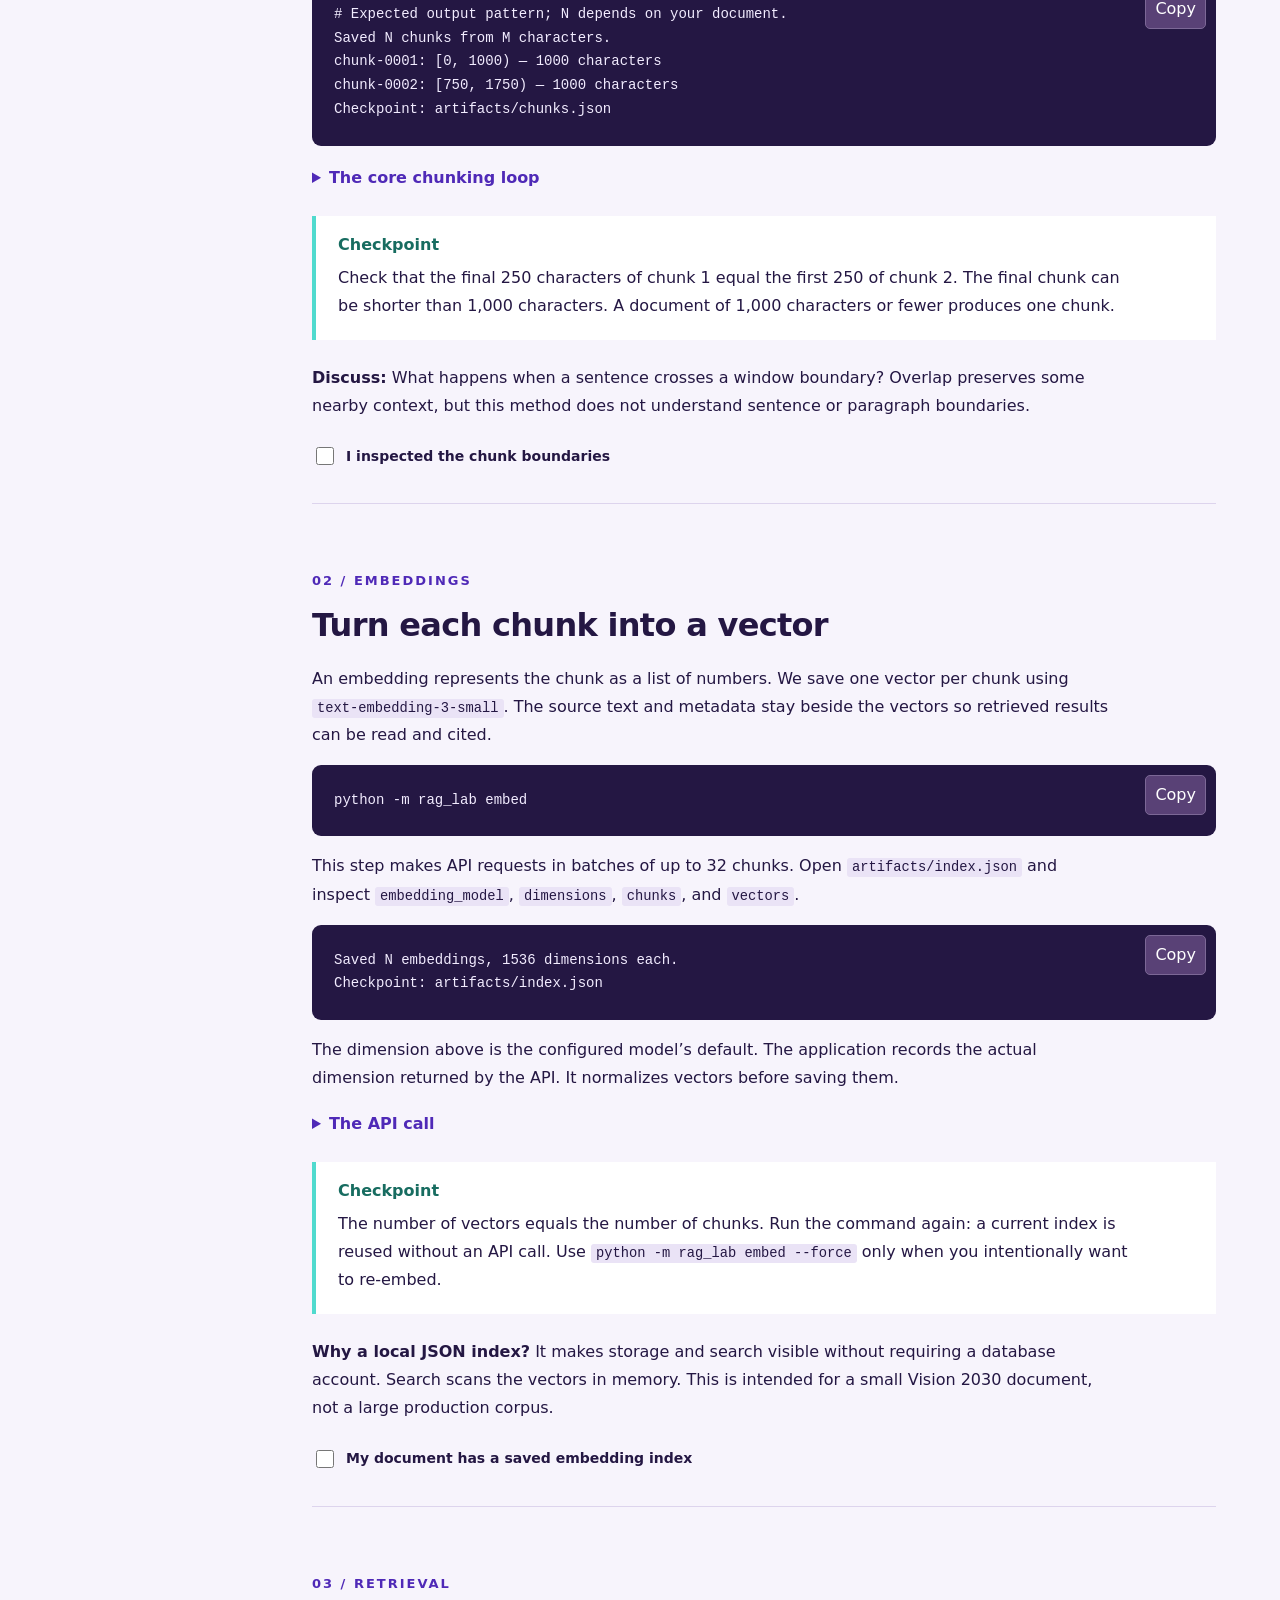
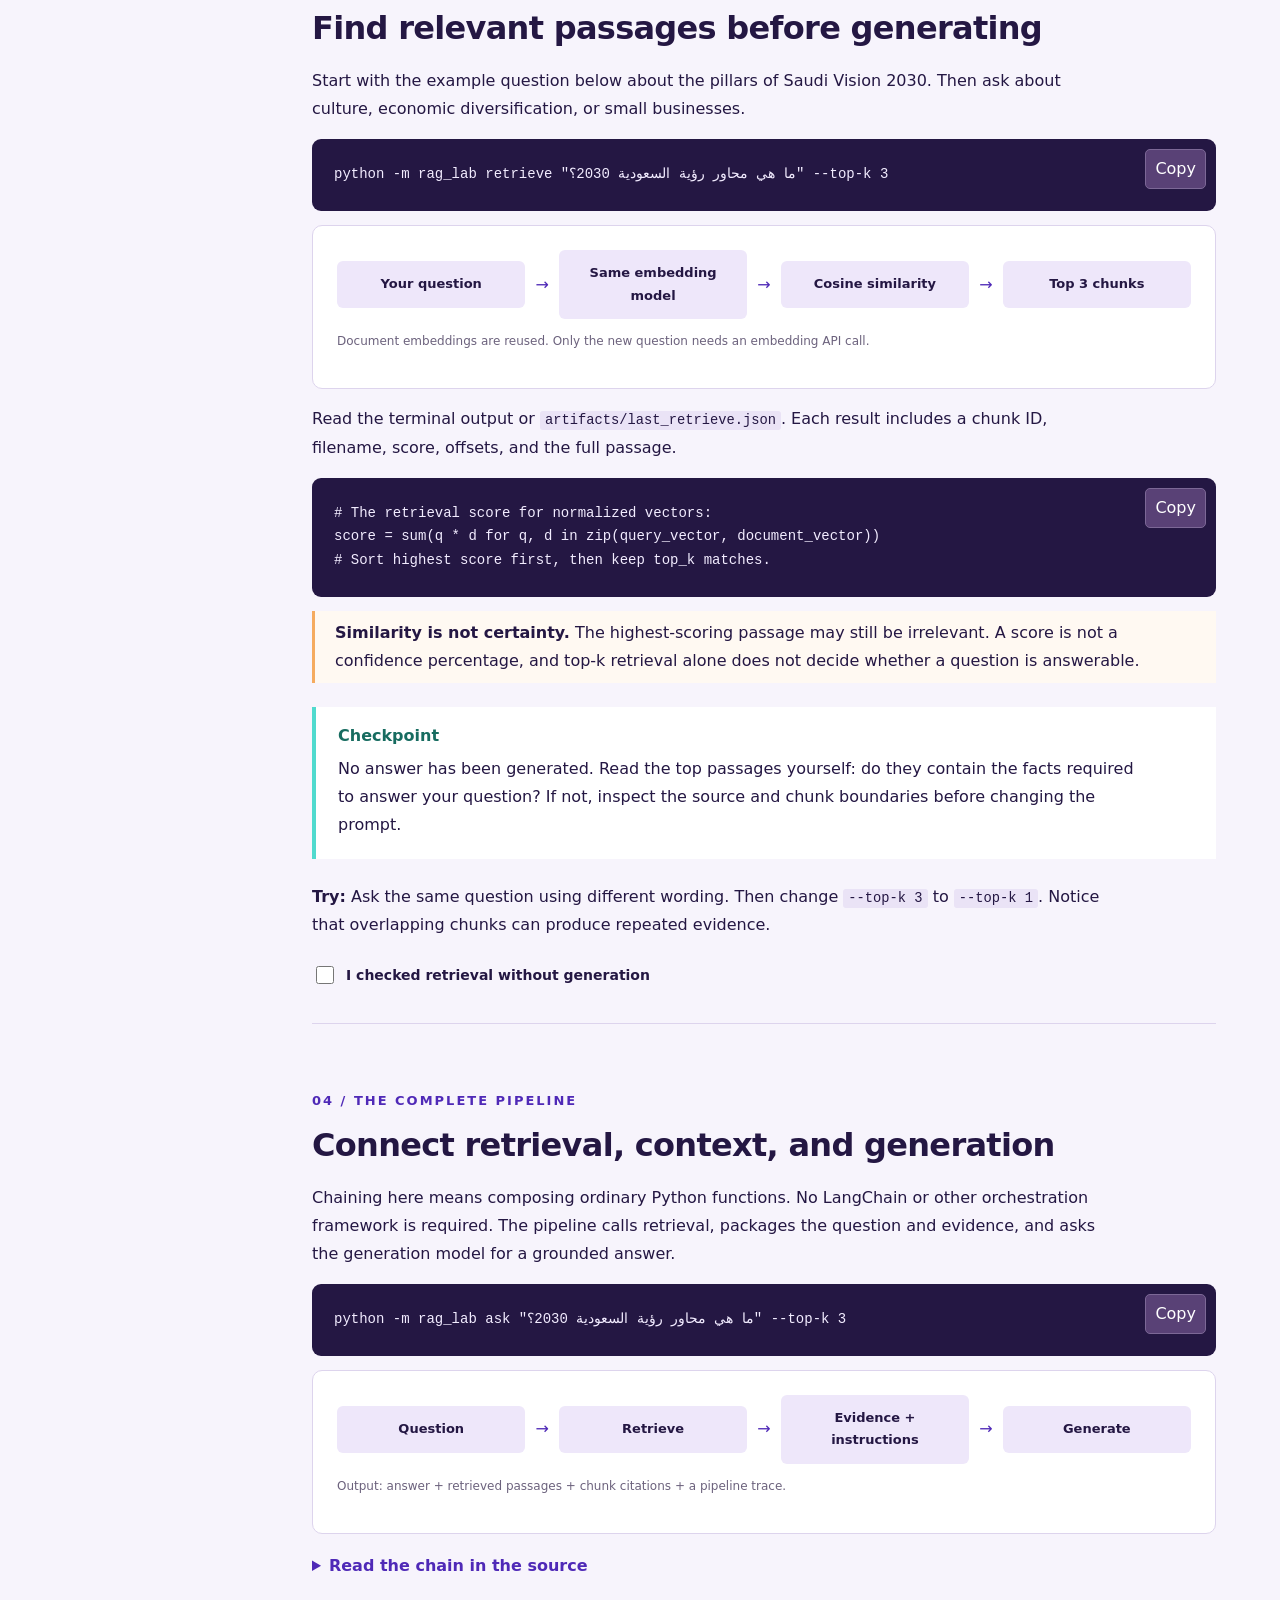
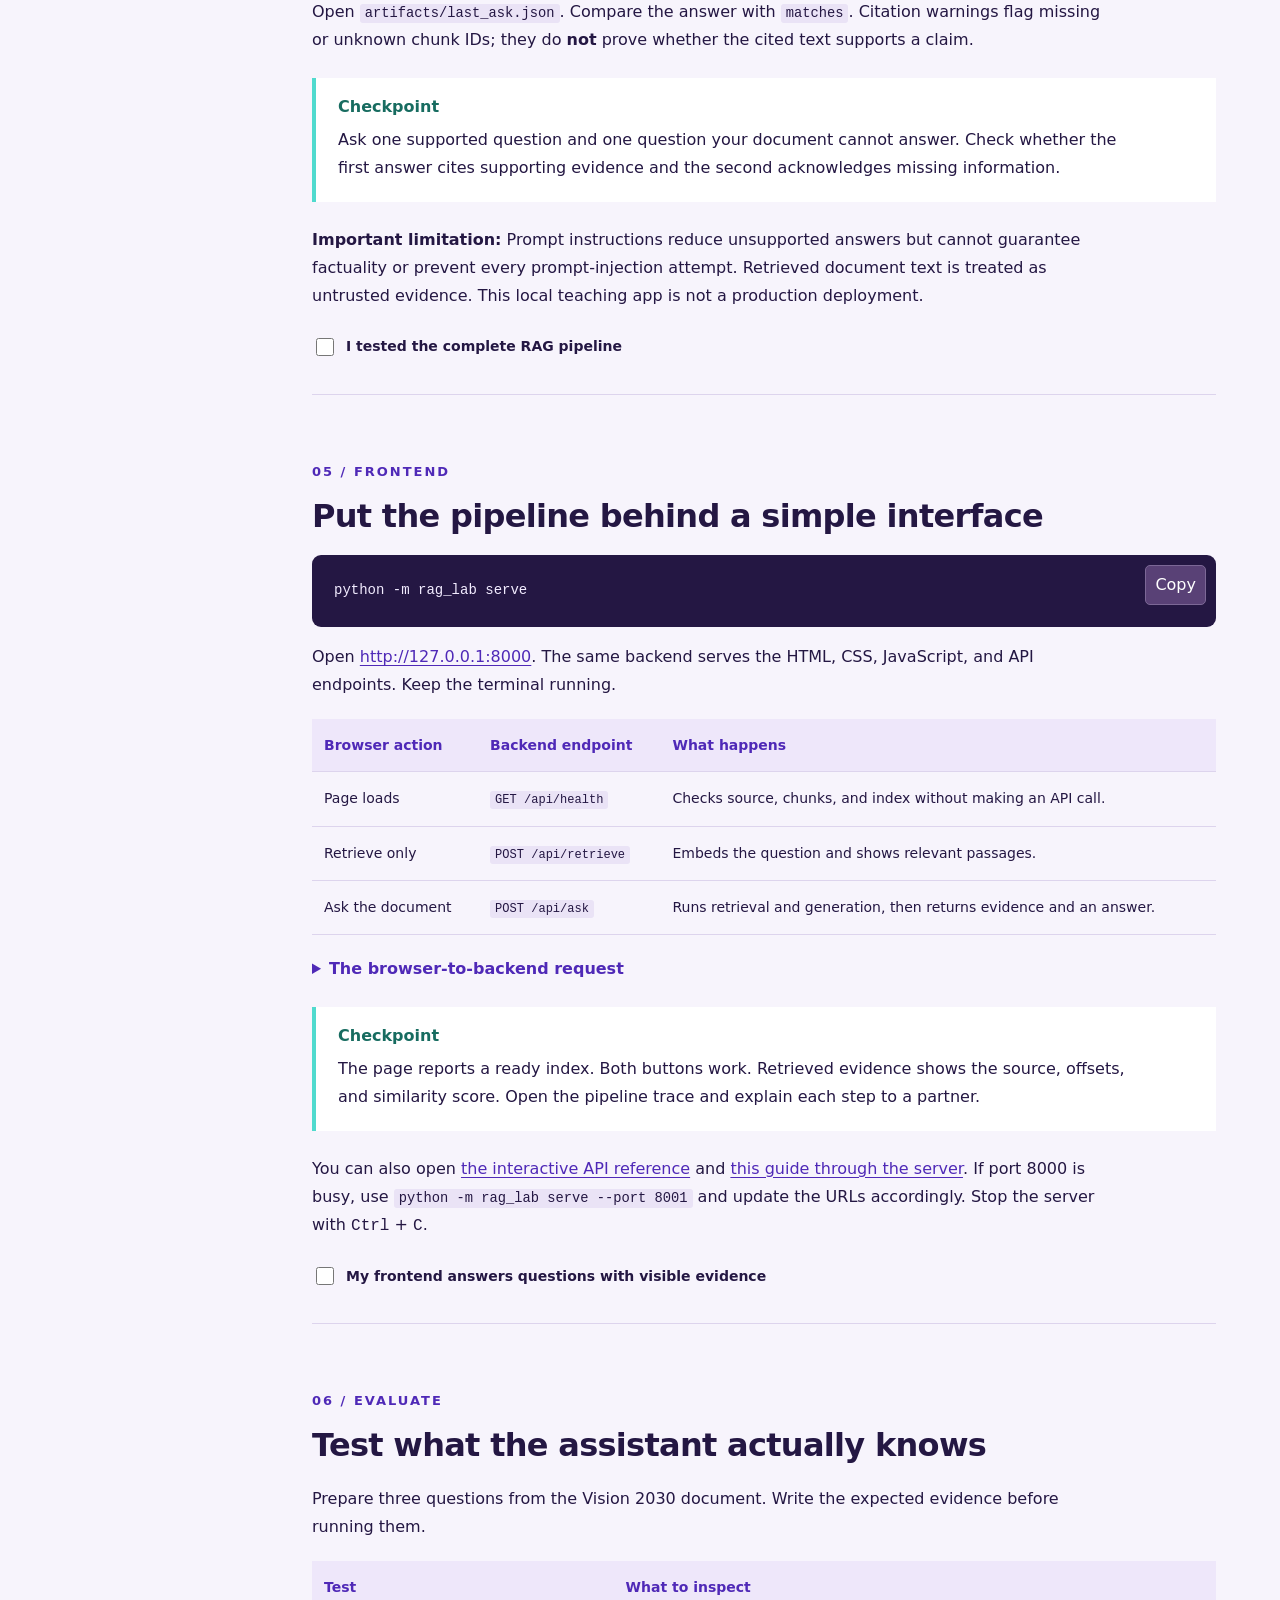
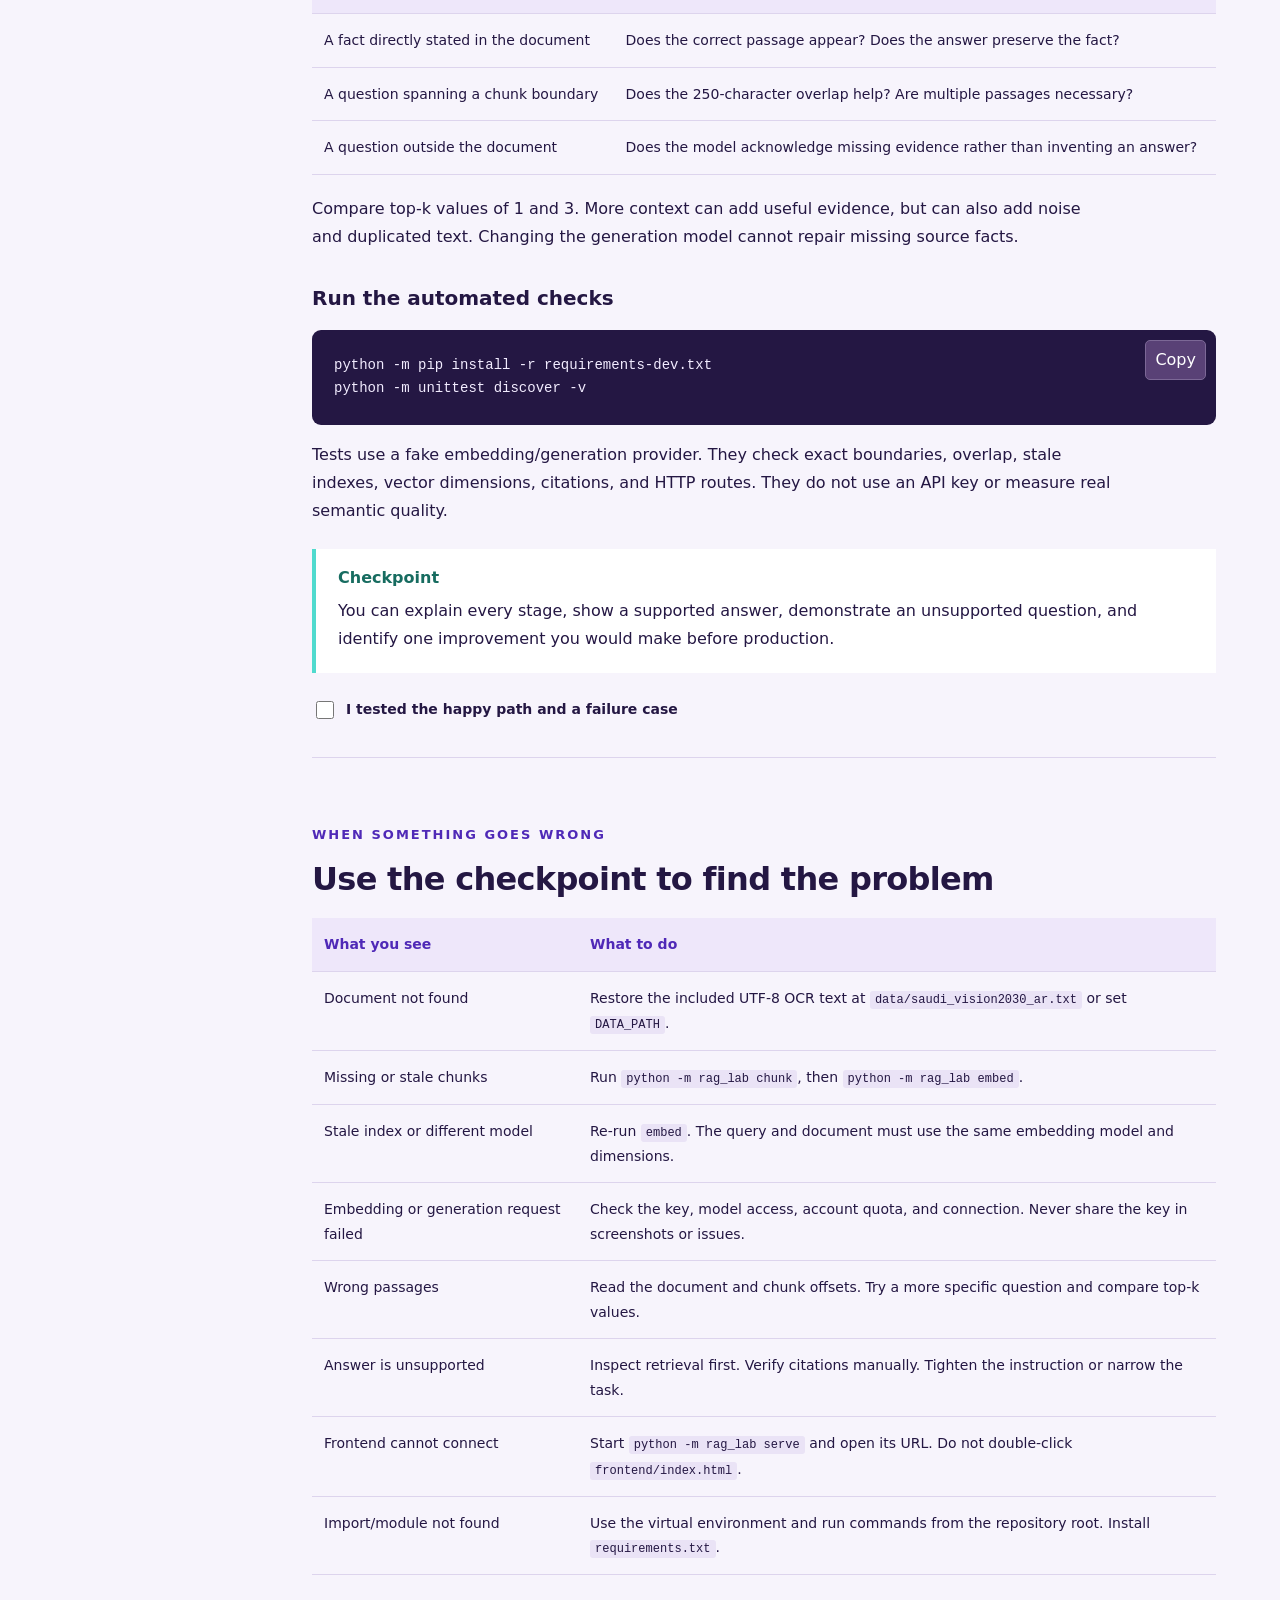
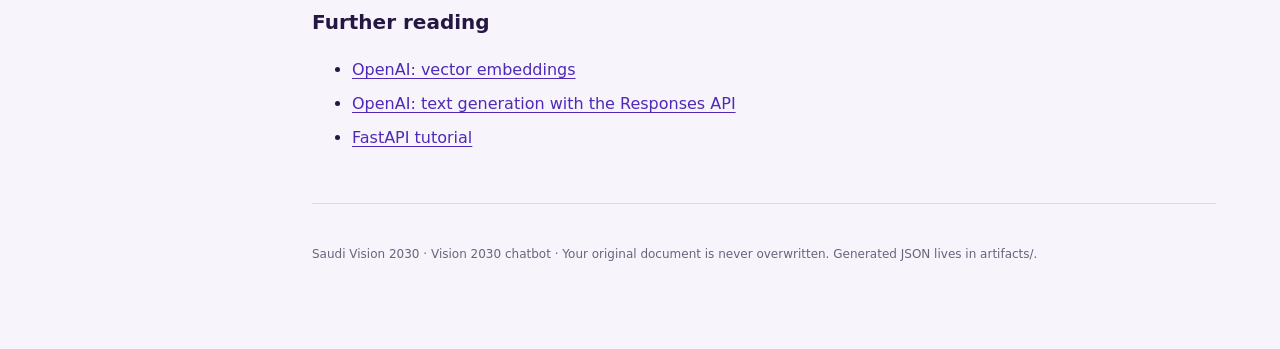
==== commit 4782283c: "Refocus chatbot on Saudi Vision 2030 and include Arabic PDF and OCR text" ====
--- a/docs/index.html
+++ b/docs/index.html
@@ -2,16 +2,16 @@
 <html lang="en">
 <head>
 <meta charset="utf-8"><meta name="viewport" content="width=device-width,initial-scale=1">
-<title>Build a RAG application · Tuwaiq × KSU</title>
+<title>Saudi Vision 2030 Chatbot · Setup Guide</title>
 <style>
 :root{--purple:#4f29b7;--ink:#241743;--mint:#50dace;--paper:#f7f4fc;--line:#ddd4ed;--muted:#6c627d;--orange:#f5ab5f}*{box-sizing:border-box}html{scroll-behavior:smooth;scroll-padding-top:28px}body{margin:0;background:var(--paper);color:var(--ink);font:16px/1.75 system-ui,-apple-system,"Segoe UI",sans-serif}a{color:var(--purple);text-underline-offset:3px}.rail{position:fixed;inset:0 auto 0 0;width:248px;background:#fff;border-right:1px solid var(--line);padding:32px 24px;overflow:auto}.brand{font-size:25px;font-weight:900;line-height:1.15}.brand small{display:block;font-size:10px;color:var(--purple);letter-spacing:2px;margin-top:12px}.rail nav{margin-top:36px;display:grid;gap:8px}.rail nav a{font-size:13px;text-decoration:none;color:var(--muted);padding:8px;border-radius:6px}.rail nav a:hover{background:var(--paper);color:var(--purple)}.rail .progress{margin-top:35px;border-top:1px solid var(--line);padding-top:24px;font-size:12px}progress{width:100%;accent-color:var(--purple);height:8px}main{margin-left:248px;max-width:1200px;padding:0 64px 80px}.hero{padding:70px 0 38px;border-bottom:1px solid var(--line)}.eyebrow{font-size:11px;font-weight:800;letter-spacing:2px;color:var(--purple)}h1{font-size:clamp(40px,5.7vw,70px);letter-spacing:-2.5px;line-height:1.06;max-width:800px;margin:20px 0 28px}h1 span{color:var(--purple)}.lead{max-width:740px;font-size:20px;color:var(--muted)}.hero .facts{display:flex;gap:24px;flex-wrap:wrap;margin:30px 0;font-size:13px}.facts b{color:var(--purple)}.path{font-size:14px;border-left:4px solid var(--mint);padding:12px 20px;background:white;margin-top:24px}.path strong{display:block}.step{padding-top:50px;margin-top:12px;border-bottom:1px solid var(--line);padding-bottom:35px}.step-number{color:var(--purple);font-size:13px;font-weight:800;letter-spacing:2px}h2{font-size:32px;line-height:1.2;letter-spacing:-.7px;margin:12px 0 20px}h3{font-size:20px;margin:30px 0 12px}p{max-width:800px}li{margin:6px 0}code{font-family:ui-monospace,SFMono-Regular,Consolas,monospace;font-size:.86em;overflow-wrap:anywhere}p code,li code,td code{background:#eae3f6;border-radius:3px;padding:2px 5px}pre{background:#241743;color:#f2ecff;padding:24px 78px 24px 22px;border-radius:9px;overflow:auto;line-height:1.7;font-size:14px;margin:14px 0}pre code{font-size:inherit;white-space:pre;overflow-wrap:normal}.code-wrap{position:relative}.copy{position:absolute;right:10px;top:10px;background:#594176;border:1px solid #7c6896;color:#fff;border-radius:5px;padding:5px 9px;cursor:pointer}.checkpoint{border-left:4px solid var(--mint);padding:15px 22px;background:#fff;margin:24px 0}.checkpoint strong{display:block;color:#176c60}.checkpoint p{margin:5px 0}.note{border-left:3px solid var(--orange);padding:8px 20px;background:#fff9f2}.complete{display:flex;gap:9px;align-items:center;font-size:14px;font-weight:650;cursor:pointer;margin-top:24px}.complete input{width:18px;height:18px;accent-color:var(--purple)}table{width:100%;border-collapse:collapse;font-size:14px;margin:20px 0}th,td{border-bottom:1px solid var(--line);padding:14px 12px;text-align:left;vertical-align:top}th{color:var(--purple);background:#eee7fa}details{margin:18px 0}summary{cursor:pointer;font-weight:700;color:var(--purple)}.two{display:grid;grid-template-columns:1fr 1fr;gap:25px}.controls{display:flex;align-items:center;gap:14px;flex-wrap:wrap}button{font:inherit}.small-button{border:1px solid var(--line);background:#fff;color:var(--purple);padding:7px 12px;border-radius:6px;cursor:pointer;font-size:13px}.chunk-demo{padding:24px;background:#fff;border:1px solid var(--line);border-radius:10px;margin:22px 0}.window{height:38px;background:var(--purple);color:white;font:12px/38px ui-monospace,monospace;text-align:center;border-radius:5px;position:relative;min-width:160px;margin:16px 0}.window em{position:absolute;right:0;top:0;height:100%;width:25%;background:var(--mint);opacity:.65;border-radius:0 5px 5px 0}.scale{display:flex;justify-content:space-between;font-size:11px;color:var(--muted)}.diagram{background:#fff;padding:24px;border:1px solid var(--line);border-radius:10px}.flow{display:flex;gap:10px;align-items:center;justify-content:space-between}.flow b{padding:12px;background:#eee7fa;border-radius:6px;font-size:13px;text-align:center;flex:1}.flow span{color:var(--purple)}.flow+.flow{margin-top:22px}.diagram p{font-size:12px;color:var(--muted)}.table-wrap{overflow:auto}.footer{font-size:12px;color:var(--muted);margin-top:40px}.inline-link{display:inline-block;margin:10px 0;font-size:14px}.print{margin-top:24px}input:focus-visible,button:focus-visible,a:focus-visible{outline:3px solid var(--mint);outline-offset:3px}.source-code pre{max-height:450px}.file{font-size:12px;color:var(--muted)}@media(max-width:1000px){main{padding:0 30px 60px}.rail{width:205px;padding:25px 18px}main{margin-left:205px}.two{grid-template-columns:1fr}}@media(max-width:700px){.rail{position:static;width:100%;padding:20px}.rail nav{display:flex;overflow:auto;margin-top:20px;gap:7px}.rail nav a{white-space:nowrap}.rail .progress{display:none}.rail .print{display:none}main{margin-left:0;padding:0 22px 45px}.hero{padding-top:32px}h1{letter-spacing:-1.4px}.lead{font-size:18px}.flow{flex-wrap:wrap}.flow b{min-width:90px}.window{min-width:125px}pre{font-size:12px;padding:46px 16px 18px}}@media print{.rail,.copy,.complete,.controls,.print{display:none}main{margin:0;padding:0}.hero{padding-top:0}.step{break-before:auto}pre{white-space:pre-wrap;background:#f2eef8;color:#241743;border:1px solid #ccc;padding:14px}pre code{white-space:pre-wrap}a{color:inherit}.checkpoint,table,.diagram{break-inside:avoid}details:not([open]){display:none}}
 </style>
 </head>
 <body>
-<aside class="rail"><div class="brand">Tuwaiq × KSU<small>HANDS-ON AI WORKSHOP</small></div><nav aria-label="Lab steps"><a href="#start">00 · Set up</a><a href="#chunk">01 · Chunk the text</a><a href="#embed">02 · Create embeddings</a><a href="#retrieve">03 · Retrieve evidence</a><a href="#chain">04 · Connect the pipeline</a><a href="#frontend">05 · Open the frontend</a><a href="#experiment">06 · Test and explore</a><a href="#troubleshoot">Troubleshooting</a></nav><div class="progress"><span id="progress-label">0 of 7 checkpoints complete</span><progress id="progress" max="7" value="0"></progress><p>Progress is saved in this browser.</p><button class="small-button" id="reset">Reset progress</button></div><button class="small-button print" onclick="window.print()">Print / save as PDF</button></aside>
+<aside class="rail"><div class="brand">Saudi Vision 2030<small>DOCUMENT CHATBOT</small></div><nav aria-label="Lab steps"><a href="#start">00 · Set up</a><a href="#chunk">01 · Chunk the text</a><a href="#embed">02 · Create embeddings</a><a href="#retrieve">03 · Retrieve evidence</a><a href="#chain">04 · Connect the pipeline</a><a href="#frontend">05 · Open the frontend</a><a href="#experiment">06 · Test and explore</a><a href="#troubleshoot">Troubleshooting</a></nav><div class="progress"><span id="progress-label">0 of 7 checkpoints complete</span><progress id="progress" max="7" value="0"></progress><p>Progress is saved in this browser.</p><button class="small-button" id="reset">Reset progress</button></div><button class="small-button print" onclick="window.print()">Print / save as PDF</button></aside>
 <main>
-<section class="hero"><p class="eyebrow">DAY 02 · FROM DOCUMENT TO APPLICATION</p><h1>Build a RAG app.<br><span>One visible step at a time.</span></h1><p class="lead">Turn a plain text file into a searchable knowledge source, then build an assistant that answers with evidence from that file.</p><div class="facts"><span><b>1,000</b> characters per chunk</span><span><b>250</b> characters of overlap</span><span><b>Python</b> backend</span><span><b>No frontend build tools</b></span></div><div class="path"><strong>The application you will build</strong>Text file → chunks → embeddings → local index<br>Question → retrieval → evidence + prompt → answer → browser</div><p>Each step is runnable independently. Read the saved output before moving on. The code is deliberately small so you can see exactly where retrieval ends and generation begins.</p></section>
-<section class="step" id="start"><span class="step-number">00 / SETUP</span><h2>Clone the lab and prepare your environment</h2><p>You need Git, Python 3.10 or newer, an OpenAI API key with access to the configured models, and an internet connection for API calls. The instructor supplies <code>data/knowledge.txt</code> in this repository.</p><div class="note">The document and your questions are sent to the configured OpenAI APIs. Use the approved workshop document. API usage is billed to the key’s account; a ChatGPT subscription is separate from API access.</div>
+<section class="hero"><p class="eyebrow">FROM VISION DOCUMENT TO CHATBOT</p><h1>Build a Vision 2030 chatbot.<br><span>One visible step at a time.</span></h1><p class="lead">Explore the included Arabic Saudi Vision 2030 PDF through a chatbot that answers in Arabic or English with evidence from the extracted text.</p><div class="facts"><span><b>1,000</b> characters per chunk</span><span><b>250</b> characters of overlap</span><span><b>Python</b> backend</span><span><b>No frontend build tools</b></span></div><p class="note">The original Arabic PDF and OCR TXT are included in <code>data/</code>. OCR can misread words, numbers, and column order. Check key claims against the PDF. Answers describe the document’s vision and targets, not verified current achievements. This is an independent assistant, not an official service. Each question is independent.</p><div class="path"><strong>The application you will build</strong>Text file → chunks → embeddings → local index<br>Question → retrieval → evidence + prompt → answer → browser</div><p>Each step is runnable independently. Read the saved output before moving on. The code is deliberately small so you can see exactly where retrieval ends and generation begins.</p></section>
+<section class="step" id="start"><span class="step-number">00 / SETUP</span><h2>Clone the lab and prepare your environment</h2><p>You need Git, Python 3.10 or newer, an OpenAI API key with access to the configured models, and an internet connection for API calls. The PDF and extracted Arabic text are already included in this repository.</p><div class="note">The document and your questions are sent to the configured OpenAI APIs. The included Vision 2030 text is the knowledge source. API usage is billed to the key’s account; a ChatGPT subscription is separate from API access.</div>
 <pre><code>git clone https://github.com/Yazeed-Moha/AI-Workshop-Tuwaiq-KSU-lab.git rag-workshop
 cd rag-workshop</code></pre>
 <div class="two"><div><h3>macOS / Linux</h3><pre><code>python3 -m venv .venv
@@ -24,8 +24,8 @@
 <p>If PowerShell blocks activation, use <code>.\.venv\Scripts\python.exe</code> in place of <code>python</code> for every command. Activation is a convenience, not a requirement.</p><p>Open <code>.env</code> in your editor and set your key. Keep the other defaults for the workshop:</p><pre><code>OPENAI_API_KEY=your-real-api-key
 EMBEDDING_MODEL=text-embedding-3-small
 GENERATION_MODEL=gpt-4.1-mini
-DATA_PATH=data/knowledge.txt
-ARTIFACTS_DIR=artifacts</code></pre><p>Never paste the key into frontend code, the guide, or GitHub. The repository ignores <code>.env</code> and generated artifacts.</p><details><summary>Where everything lives</summary><pre><code>data/knowledge.txt       Instructor-supplied UTF-8 document
+DATA_PATH=data/saudi_vision2030_ar.txt
+ARTIFACTS_DIR=artifacts</code></pre><p>Never paste the key into frontend code, the guide, or GitHub. The repository ignores <code>.env</code> and generated artifacts.</p><details><summary>Where everything lives</summary><pre><code>data/saudi_vision2030_ar.txt       Included Arabic OCR text
 rag_lab/chunking.py      Exact character windows
 rag_lab/storage.py       JSON checkpoints and freshness checks
 rag_lab/provider.py      Embedding and generation API calls
@@ -35,7 +35,7 @@
 frontend/               Browser interface
 docs/index.html         This guide
 artifacts/              Generated files, ignored by Git
-tests/                  Offline and HTTP integration tests</code></pre></details><div class="checkpoint"><strong>Checkpoint</strong><p><code>python --version</code> shows 3.10 or newer. Your <code>.env</code> has your key, and <code>data/knowledge.txt</code> exists. You can read this guide directly by opening <code>docs/index.html</code>.</p></div><label class="complete"><input type="checkbox" data-step="0"> My environment is ready</label></section>
+tests/                  Offline and HTTP integration tests</code></pre></details><div class="checkpoint"><strong>Checkpoint</strong><p><code>python --version</code> shows 3.10 or newer. Your <code>.env</code> has your key, and <code>data/saudi_vision2030_ar.txt</code> exists. You can read this guide directly by opening <code>docs/index.html</code>.</p></div><label class="complete"><input type="checkbox" data-step="0"> My environment is ready</label></section>
 <section class="step" id="chunk"><span class="step-number">01 / CHUNKING</span><h2>Split the document into fixed windows</h2><p>Read the text before embedding it. We use static character chunking: at most <strong>1,000 characters</strong> in each window and exactly <strong>250 characters</strong> shared between adjacent windows. The stride is <strong>750 characters</strong>.</p><div class="chunk-demo"><div class="controls"><strong>A 2,500-character example</strong><button class="small-button" id="toggle-overlap">Hide overlap</button></div><div class="window" style="width:40%;margin-left:0">[0, 1000)<em aria-label="250 character overlap"></em></div><div class="window" style="width:40%;margin-left:30%">[750, 1750)<em aria-label="250 character overlap"></em></div><div class="window" style="width:40%;margin-left:60%">[1500, 2500)</div><div class="scale"><span>0</span><span>750</span><span>1500</span><span>2500</span></div></div><p>Offsets are zero-based and the end is exclusive. “Characters” means Python Unicode code points, <em>not tokens or bytes</em>. The loader removes a UTF-8 BOM and normalizes line endings to <code>\n</code>. It does not strip, summarize, or otherwise rewrite your document.</p><pre><code>python -m rag_lab chunk</code></pre><p>Open <code>artifacts/chunks.json</code>. It contains the original text slices, chunk IDs, character offsets, and a hash of the source document.</p><pre><code># Expected output pattern; N depends on your document.
 Saved N chunks from M characters.
 chunk-0001: [0, 1000) — 1000 characters
@@ -55,11 +55,11 @@
     encoding_format="float",
 )
 vectors = [row.embedding for row in
-           sorted(response.data, key=lambda row: row.index)]</code></pre><p>See <code>OpenAIProvider.embed()</code> in <code>rag_lab/provider.py</code>. No generation model is called at this stage. Whitespace-only windows keep their offsets but use a blank-text marker for embedding and are excluded from retrieval evidence.</p></details><div class="checkpoint"><strong>Checkpoint</strong><p>The number of vectors equals the number of chunks. Run the command again: a current index is reused without an API call. Use <code>python -m rag_lab embed --force</code> only when you intentionally want to re-embed.</p></div><p><strong>Why a local JSON index?</strong> It makes storage and search visible without requiring a database account. Search scans the vectors in memory. This is intended for a small workshop document, not a large production corpus.</p><label class="complete"><input type="checkbox" data-step="2"> My document has a saved embedding index</label></section>
-<section class="step" id="retrieve"><span class="step-number">03 / RETRIEVAL</span><h2>Find relevant passages before generating</h2><p>Choose a question that your actual document answers. The example below is only a placeholder; replace it with your own question.</p><pre><code>python -m rag_lab retrieve "What does the document say about TOPIC?" --top-k 3</code></pre><div class="diagram"><div class="flow"><b>Your question</b><span>→</span><b>Same embedding model</b><span>→</span><b>Cosine similarity</b><span>→</span><b>Top 3 chunks</b></div><p>Document embeddings are reused. Only the new question needs an embedding API call.</p></div><p>Read the terminal output or <code>artifacts/last_retrieve.json</code>. Each result includes a chunk ID, filename, score, offsets, and the full passage.</p><pre><code># The retrieval score for normalized vectors:
+           sorted(response.data, key=lambda row: row.index)]</code></pre><p>See <code>OpenAIProvider.embed()</code> in <code>rag_lab/provider.py</code>. No generation model is called at this stage. Whitespace-only windows keep their offsets but use a blank-text marker for embedding and are excluded from retrieval evidence.</p></details><div class="checkpoint"><strong>Checkpoint</strong><p>The number of vectors equals the number of chunks. Run the command again: a current index is reused without an API call. Use <code>python -m rag_lab embed --force</code> only when you intentionally want to re-embed.</p></div><p><strong>Why a local JSON index?</strong> It makes storage and search visible without requiring a database account. Search scans the vectors in memory. This is intended for a small Vision 2030 document, not a large production corpus.</p><label class="complete"><input type="checkbox" data-step="2"> My document has a saved embedding index</label></section>
+<section class="step" id="retrieve"><span class="step-number">03 / RETRIEVAL</span><h2>Find relevant passages before generating</h2><p>Start with the example question below about the pillars of Saudi Vision 2030. Then ask about culture, economic diversification, or small businesses.</p><pre><code>python -m rag_lab retrieve "ما هي محاور رؤية السعودية 2030؟" --top-k 3</code></pre><div class="diagram"><div class="flow"><b>Your question</b><span>→</span><b>Same embedding model</b><span>→</span><b>Cosine similarity</b><span>→</span><b>Top 3 chunks</b></div><p>Document embeddings are reused. Only the new question needs an embedding API call.</p></div><p>Read the terminal output or <code>artifacts/last_retrieve.json</code>. Each result includes a chunk ID, filename, score, offsets, and the full passage.</p><pre><code># The retrieval score for normalized vectors:
 score = sum(q * d for q, d in zip(query_vector, document_vector))
 # Sort highest score first, then keep top_k matches.</code></pre><div class="note"><strong>Similarity is not certainty.</strong> The highest-scoring passage may still be irrelevant. A score is not a confidence percentage, and top-k retrieval alone does not decide whether a question is answerable.</div><div class="checkpoint"><strong>Checkpoint</strong><p>No answer has been generated. Read the top passages yourself: do they contain the facts required to answer your question? If not, inspect the source and chunk boundaries before changing the prompt.</p></div><p><strong>Try:</strong> Ask the same question using different wording. Then change <code>--top-k 3</code> to <code>--top-k 1</code>. Notice that overlapping chunks can produce repeated evidence.</p><label class="complete"><input type="checkbox" data-step="3"> I checked retrieval without generation</label></section>
-<section class="step" id="chain"><span class="step-number">04 / THE COMPLETE PIPELINE</span><h2>Connect retrieval, context, and generation</h2><p>Chaining here means composing ordinary Python functions. No LangChain or other orchestration framework is required. The pipeline calls retrieval, packages the question and evidence, and asks the generation model for a grounded answer.</p><pre><code>python -m rag_lab ask "What does the document say about TOPIC?" --top-k 3</code></pre><div class="diagram"><div class="flow"><b>Question</b><span>→</span><b>Retrieve</b><span>→</span><b>Evidence + instructions</b><span>→</span><b>Generate</b></div><p>Output: answer + retrieved passages + chunk citations + a pipeline trace.</p></div><details><summary>Read the chain in the source</summary><pre><code># rag_lab/pipeline.py
+<section class="step" id="chain"><span class="step-number">04 / THE COMPLETE PIPELINE</span><h2>Connect retrieval, context, and generation</h2><p>Chaining here means composing ordinary Python functions. No LangChain or other orchestration framework is required. The pipeline calls retrieval, packages the question and evidence, and asks the generation model for a grounded answer.</p><pre><code>python -m rag_lab ask "ما هي محاور رؤية السعودية 2030؟" --top-k 3</code></pre><div class="diagram"><div class="flow"><b>Question</b><span>→</span><b>Retrieve</b><span>→</span><b>Evidence + instructions</b><span>→</span><b>Generate</b></div><p>Output: answer + retrieved passages + chunk citations + a pipeline trace.</p></div><details><summary>Read the chain in the source</summary><pre><code># rag_lab/pipeline.py
 search = retrieve(settings, provider, question, top_k)
 evidence = search["matches"]
 answer = provider.generate(search["question"], evidence)</code></pre><p><code>provider.py</code> holds the instructions separately from source text. It uses the Responses API and asks the model to answer only from evidence, cite IDs such as <code>[chunk-0001]</code>, and say when evidence is insufficient.</p></details><p>Open <code>artifacts/last_ask.json</code>. Compare the answer with <code>matches</code>. Citation warnings flag missing or unknown chunk IDs; they do <strong>not</strong> prove whether the cited text supports a claim.</p><div class="checkpoint"><strong>Checkpoint</strong><p>Ask one supported question and one question your document cannot answer. Check whether the first answer cites supporting evidence and the second acknowledges missing information.</p></div><p><strong>Important limitation:</strong> Prompt instructions reduce unsupported answers but cannot guarantee factuality or prevent every prompt-injection attempt. Retrieved document text is treated as untrusted evidence. This local teaching app is not a production deployment.</p><label class="complete"><input type="checkbox" data-step="4"> I tested the complete RAG pipeline</label></section>
@@ -70,9 +70,9 @@
 });
 const result = await response.json();
 answerElement.textContent = result.answer;</code></pre><p>See <code>frontend/app.js</code>. It displays source and model text using <code>textContent</code>, not HTML injection. The browser never needs your API key.</p></details><div class="checkpoint"><strong>Checkpoint</strong><p>The page reports a ready index. Both buttons work. Retrieved evidence shows the source, offsets, and similarity score. Open the pipeline trace and explain each step to a partner.</p></div><p>You can also open <a href="http://127.0.0.1:8000/docs" target="_blank" rel="noopener">the interactive API reference</a> and <a href="http://127.0.0.1:8000/guide/" target="_blank" rel="noopener">this guide through the server</a>. If port 8000 is busy, use <code>python -m rag_lab serve --port 8001</code> and update the URLs accordingly. Stop the server with <kbd>Ctrl</kbd> + <kbd>C</kbd>.</p><label class="complete"><input type="checkbox" data-step="5"> My frontend answers questions with visible evidence</label></section>
-<section class="step" id="experiment"><span class="step-number">06 / EVALUATE</span><h2>Test what the assistant actually knows</h2><p>Prepare three questions from your own document. Write the expected evidence before running them.</p><table><thead><tr><th>Test</th><th>What to inspect</th></tr></thead><tbody><tr><td>A fact directly stated in the document</td><td>Does the correct passage appear? Does the answer preserve the fact?</td></tr><tr><td>A question spanning a chunk boundary</td><td>Does the 250-character overlap help? Are multiple passages necessary?</td></tr><tr><td>A question outside the document</td><td>Does the model acknowledge missing evidence rather than inventing an answer?</td></tr></tbody></table><p>Compare top-k values of 1 and 3. More context can add useful evidence, but can also add noise and duplicated text. Changing the generation model cannot repair missing source facts.</p><h3>Run the automated checks</h3><pre><code>python -m pip install -r requirements-dev.txt
+<section class="step" id="experiment"><span class="step-number">06 / EVALUATE</span><h2>Test what the assistant actually knows</h2><p>Prepare three questions from the Vision 2030 document. Write the expected evidence before running them.</p><table><thead><tr><th>Test</th><th>What to inspect</th></tr></thead><tbody><tr><td>A fact directly stated in the document</td><td>Does the correct passage appear? Does the answer preserve the fact?</td></tr><tr><td>A question spanning a chunk boundary</td><td>Does the 250-character overlap help? Are multiple passages necessary?</td></tr><tr><td>A question outside the document</td><td>Does the model acknowledge missing evidence rather than inventing an answer?</td></tr></tbody></table><p>Compare top-k values of 1 and 3. More context can add useful evidence, but can also add noise and duplicated text. Changing the generation model cannot repair missing source facts.</p><h3>Run the automated checks</h3><pre><code>python -m pip install -r requirements-dev.txt
 python -m unittest discover -v</code></pre><p>Tests use a fake embedding/generation provider. They check exact boundaries, overlap, stale indexes, vector dimensions, citations, and HTTP routes. They do not use an API key or measure real semantic quality.</p><div class="checkpoint"><strong>Checkpoint</strong><p>You can explain every stage, show a supported answer, demonstrate an unsupported question, and identify one improvement you would make before production.</p></div><label class="complete"><input type="checkbox" data-step="6"> I tested the happy path and a failure case</label></section>
-<section class="step" id="troubleshoot"><span class="step-number">WHEN SOMETHING GOES WRONG</span><h2>Use the checkpoint to find the problem</h2><table><thead><tr><th>What you see</th><th>What to do</th></tr></thead><tbody><tr><td>Document not found</td><td>Add the instructor’s UTF-8 file at <code>data/knowledge.txt</code> or set <code>DATA_PATH</code>.</td></tr><tr><td>Missing or stale chunks</td><td>Run <code>python -m rag_lab chunk</code>, then <code>python -m rag_lab embed</code>.</td></tr><tr><td>Stale index or different model</td><td>Re-run <code>embed</code>. The query and document must use the same embedding model and dimensions.</td></tr><tr><td>Embedding or generation request failed</td><td>Check the key, model access, account quota, and connection. Never share the key in screenshots or issues.</td></tr><tr><td>Wrong passages</td><td>Read the document and chunk offsets. Try a more specific question and compare top-k values.</td></tr><tr><td>Answer is unsupported</td><td>Inspect retrieval first. Verify citations manually. Tighten the instruction or narrow the task.</td></tr><tr><td>Frontend cannot connect</td><td>Start <code>python -m rag_lab serve</code> and open its URL. Do not double-click <code>frontend/index.html</code>.</td></tr><tr><td>Import/module not found</td><td>Use the virtual environment and run commands from the repository root. Install <code>requirements.txt</code>.</td></tr></tbody></table><h3>Further reading</h3><ul><li><a href="https://developers.openai.com/api/docs/guides/embeddings">OpenAI: vector embeddings</a></li><li><a href="https://developers.openai.com/api/docs/guides/text">OpenAI: text generation with the Responses API</a></li><li><a href="https://fastapi.tiangolo.com/tutorial/">FastAPI tutorial</a></li></ul></section><p class="footer">Tuwaiq × KSU · Day 2 RAG lab · Your original document is never overwritten. Generated JSON lives in artifacts/.</p>
+<section class="step" id="troubleshoot"><span class="step-number">WHEN SOMETHING GOES WRONG</span><h2>Use the checkpoint to find the problem</h2><table><thead><tr><th>What you see</th><th>What to do</th></tr></thead><tbody><tr><td>Document not found</td><td>Restore the included UTF-8 OCR text at <code>data/saudi_vision2030_ar.txt</code> or set <code>DATA_PATH</code>.</td></tr><tr><td>Missing or stale chunks</td><td>Run <code>python -m rag_lab chunk</code>, then <code>python -m rag_lab embed</code>.</td></tr><tr><td>Stale index or different model</td><td>Re-run <code>embed</code>. The query and document must use the same embedding model and dimensions.</td></tr><tr><td>Embedding or generation request failed</td><td>Check the key, model access, account quota, and connection. Never share the key in screenshots or issues.</td></tr><tr><td>Wrong passages</td><td>Read the document and chunk offsets. Try a more specific question and compare top-k values.</td></tr><tr><td>Answer is unsupported</td><td>Inspect retrieval first. Verify citations manually. Tighten the instruction or narrow the task.</td></tr><tr><td>Frontend cannot connect</td><td>Start <code>python -m rag_lab serve</code> and open its URL. Do not double-click <code>frontend/index.html</code>.</td></tr><tr><td>Import/module not found</td><td>Use the virtual environment and run commands from the repository root. Install <code>requirements.txt</code>.</td></tr></tbody></table><h3>Further reading</h3><ul><li><a href="https://developers.openai.com/api/docs/guides/embeddings">OpenAI: vector embeddings</a></li><li><a href="https://developers.openai.com/api/docs/guides/text">OpenAI: text generation with the Responses API</a></li><li><a href="https://fastapi.tiangolo.com/tutorial/">FastAPI tutorial</a></li></ul></section><p class="footer">Saudi Vision 2030 · Vision 2030 chatbot · Your original document is never overwritten. Generated JSON lives in artifacts/.</p>
 </main>
 <script>
 'use strict';
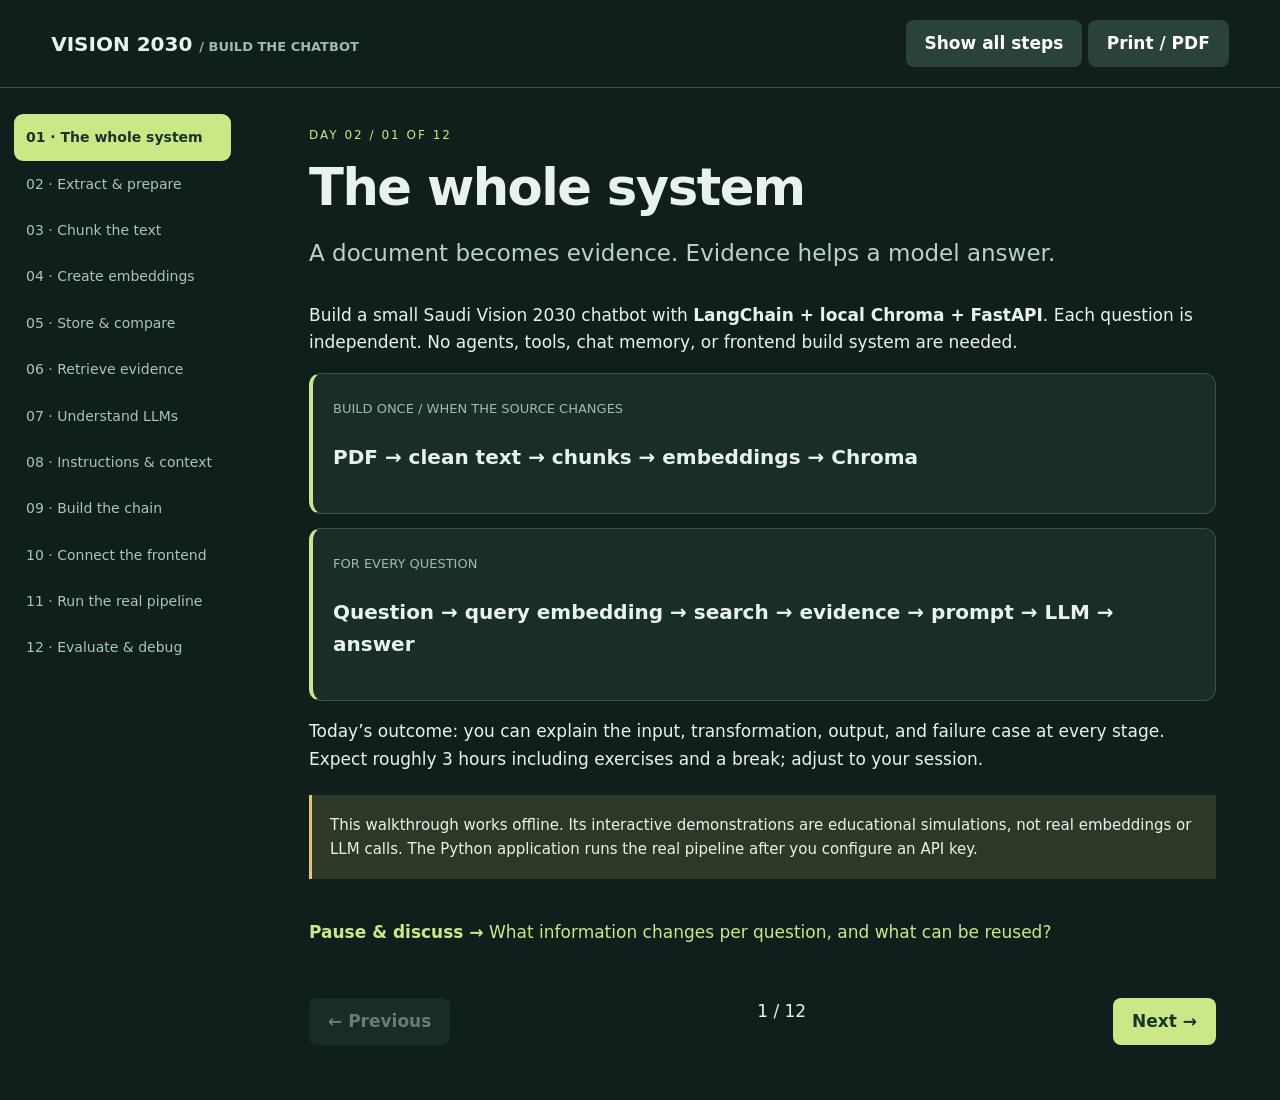
==== commit a549942f: "Add simple LangChain chatbot and interactive Day 2 presentation" ====
--- a/docs/index.html
+++ b/docs/index.html
@@ -1,94 +1,36 @@
-<!doctype html>
-<html lang="en">
-<head>
-<meta charset="utf-8"><meta name="viewport" content="width=device-width,initial-scale=1">
-<title>Saudi Vision 2030 Chatbot · Setup Guide</title>
-<style>
-:root{--purple:#4f29b7;--ink:#241743;--mint:#50dace;--paper:#f7f4fc;--line:#ddd4ed;--muted:#6c627d;--orange:#f5ab5f}*{box-sizing:border-box}html{scroll-behavior:smooth;scroll-padding-top:28px}body{margin:0;background:var(--paper);color:var(--ink);font:16px/1.75 system-ui,-apple-system,"Segoe UI",sans-serif}a{color:var(--purple);text-underline-offset:3px}.rail{position:fixed;inset:0 auto 0 0;width:248px;background:#fff;border-right:1px solid var(--line);padding:32px 24px;overflow:auto}.brand{font-size:25px;font-weight:900;line-height:1.15}.brand small{display:block;font-size:10px;color:var(--purple);letter-spacing:2px;margin-top:12px}.rail nav{margin-top:36px;display:grid;gap:8px}.rail nav a{font-size:13px;text-decoration:none;color:var(--muted);padding:8px;border-radius:6px}.rail nav a:hover{background:var(--paper);color:var(--purple)}.rail .progress{margin-top:35px;border-top:1px solid var(--line);padding-top:24px;font-size:12px}progress{width:100%;accent-color:var(--purple);height:8px}main{margin-left:248px;max-width:1200px;padding:0 64px 80px}.hero{padding:70px 0 38px;border-bottom:1px solid var(--line)}.eyebrow{font-size:11px;font-weight:800;letter-spacing:2px;color:var(--purple)}h1{font-size:clamp(40px,5.7vw,70px);letter-spacing:-2.5px;line-height:1.06;max-width:800px;margin:20px 0 28px}h1 span{color:var(--purple)}.lead{max-width:740px;font-size:20px;color:var(--muted)}.hero .facts{display:flex;gap:24px;flex-wrap:wrap;margin:30px 0;font-size:13px}.facts b{color:var(--purple)}.path{font-size:14px;border-left:4px solid var(--mint);padding:12px 20px;background:white;margin-top:24px}.path strong{display:block}.step{padding-top:50px;margin-top:12px;border-bottom:1px solid var(--line);padding-bottom:35px}.step-number{color:var(--purple);font-size:13px;font-weight:800;letter-spacing:2px}h2{font-size:32px;line-height:1.2;letter-spacing:-.7px;margin:12px 0 20px}h3{font-size:20px;margin:30px 0 12px}p{max-width:800px}li{margin:6px 0}code{font-family:ui-monospace,SFMono-Regular,Consolas,monospace;font-size:.86em;overflow-wrap:anywhere}p code,li code,td code{background:#eae3f6;border-radius:3px;padding:2px 5px}pre{background:#241743;color:#f2ecff;padding:24px 78px 24px 22px;border-radius:9px;overflow:auto;line-height:1.7;font-size:14px;margin:14px 0}pre code{font-size:inherit;white-space:pre;overflow-wrap:normal}.code-wrap{position:relative}.copy{position:absolute;right:10px;top:10px;background:#594176;border:1px solid #7c6896;color:#fff;border-radius:5px;padding:5px 9px;cursor:pointer}.checkpoint{border-left:4px solid var(--mint);padding:15px 22px;background:#fff;margin:24px 0}.checkpoint strong{display:block;color:#176c60}.checkpoint p{margin:5px 0}.note{border-left:3px solid var(--orange);padding:8px 20px;background:#fff9f2}.complete{display:flex;gap:9px;align-items:center;font-size:14px;font-weight:650;cursor:pointer;margin-top:24px}.complete input{width:18px;height:18px;accent-color:var(--purple)}table{width:100%;border-collapse:collapse;font-size:14px;margin:20px 0}th,td{border-bottom:1px solid var(--line);padding:14px 12px;text-align:left;vertical-align:top}th{color:var(--purple);background:#eee7fa}details{margin:18px 0}summary{cursor:pointer;font-weight:700;color:var(--purple)}.two{display:grid;grid-template-columns:1fr 1fr;gap:25px}.controls{display:flex;align-items:center;gap:14px;flex-wrap:wrap}button{font:inherit}.small-button{border:1px solid var(--line);background:#fff;color:var(--purple);padding:7px 12px;border-radius:6px;cursor:pointer;font-size:13px}.chunk-demo{padding:24px;background:#fff;border:1px solid var(--line);border-radius:10px;margin:22px 0}.window{height:38px;background:var(--purple);color:white;font:12px/38px ui-monospace,monospace;text-align:center;border-radius:5px;position:relative;min-width:160px;margin:16px 0}.window em{position:absolute;right:0;top:0;height:100%;width:25%;background:var(--mint);opacity:.65;border-radius:0 5px 5px 0}.scale{display:flex;justify-content:space-between;font-size:11px;color:var(--muted)}.diagram{background:#fff;padding:24px;border:1px solid var(--line);border-radius:10px}.flow{display:flex;gap:10px;align-items:center;justify-content:space-between}.flow b{padding:12px;background:#eee7fa;border-radius:6px;font-size:13px;text-align:center;flex:1}.flow span{color:var(--purple)}.flow+.flow{margin-top:22px}.diagram p{font-size:12px;color:var(--muted)}.table-wrap{overflow:auto}.footer{font-size:12px;color:var(--muted);margin-top:40px}.inline-link{display:inline-block;margin:10px 0;font-size:14px}.print{margin-top:24px}input:focus-visible,button:focus-visible,a:focus-visible{outline:3px solid var(--mint);outline-offset:3px}.source-code pre{max-height:450px}.file{font-size:12px;color:var(--muted)}@media(max-width:1000px){main{padding:0 30px 60px}.rail{width:205px;padding:25px 18px}main{margin-left:205px}.two{grid-template-columns:1fr}}@media(max-width:700px){.rail{position:static;width:100%;padding:20px}.rail nav{display:flex;overflow:auto;margin-top:20px;gap:7px}.rail nav a{white-space:nowrap}.rail .progress{display:none}.rail .print{display:none}main{margin-left:0;padding:0 22px 45px}.hero{padding-top:32px}h1{letter-spacing:-1.4px}.lead{font-size:18px}.flow{flex-wrap:wrap}.flow b{min-width:90px}.window{min-width:125px}pre{font-size:12px;padding:46px 16px 18px}}@media print{.rail,.copy,.complete,.controls,.print{display:none}main{margin:0;padding:0}.hero{padding-top:0}.step{break-before:auto}pre{white-space:pre-wrap;background:#f2eef8;color:#241743;border:1px solid #ccc;padding:14px}pre code{white-space:pre-wrap}a{color:inherit}.checkpoint,table,.diagram{break-inside:avoid}details:not([open]){display:none}}
-</style>
-</head>
-<body>
-<aside class="rail"><div class="brand">Saudi Vision 2030<small>DOCUMENT CHATBOT</small></div><nav aria-label="Lab steps"><a href="#start">00 · Set up</a><a href="#chunk">01 · Chunk the text</a><a href="#embed">02 · Create embeddings</a><a href="#retrieve">03 · Retrieve evidence</a><a href="#chain">04 · Connect the pipeline</a><a href="#frontend">05 · Open the frontend</a><a href="#experiment">06 · Test and explore</a><a href="#troubleshoot">Troubleshooting</a></nav><div class="progress"><span id="progress-label">0 of 7 checkpoints complete</span><progress id="progress" max="7" value="0"></progress><p>Progress is saved in this browser.</p><button class="small-button" id="reset">Reset progress</button></div><button class="small-button print" onclick="window.print()">Print / save as PDF</button></aside>
-<main>
-<section class="hero"><p class="eyebrow">FROM VISION DOCUMENT TO CHATBOT</p><h1>Build a Vision 2030 chatbot.<br><span>One visible step at a time.</span></h1><p class="lead">Explore the included Arabic Saudi Vision 2030 PDF through a chatbot that answers in Arabic or English with evidence from the extracted text.</p><div class="facts"><span><b>1,000</b> characters per chunk</span><span><b>250</b> characters of overlap</span><span><b>Python</b> backend</span><span><b>No frontend build tools</b></span></div><p class="note">The original Arabic PDF and OCR TXT are included in <code>data/</code>. OCR can misread words, numbers, and column order. Check key claims against the PDF. Answers describe the document’s vision and targets, not verified current achievements. This is an independent assistant, not an official service. Each question is independent.</p><div class="path"><strong>The application you will build</strong>Text file → chunks → embeddings → local index<br>Question → retrieval → evidence + prompt → answer → browser</div><p>Each step is runnable independently. Read the saved output before moving on. The code is deliberately small so you can see exactly where retrieval ends and generation begins.</p></section>
-<section class="step" id="start"><span class="step-number">00 / SETUP</span><h2>Clone the lab and prepare your environment</h2><p>You need Git, Python 3.10 or newer, an OpenAI API key with access to the configured models, and an internet connection for API calls. The PDF and extracted Arabic text are already included in this repository.</p><div class="note">The document and your questions are sent to the configured OpenAI APIs. The included Vision 2030 text is the knowledge source. API usage is billed to the key’s account; a ChatGPT subscription is separate from API access.</div>
-<pre><code>git clone https://github.com/Yazeed-Moha/AI-Workshop-Tuwaiq-KSU-lab.git rag-workshop
-cd rag-workshop</code></pre>
-<div class="two"><div><h3>macOS / Linux</h3><pre><code>python3 -m venv .venv
-source .venv/bin/activate
-python -m pip install -r requirements.txt
-cp .env.example .env</code></pre></div><div><h3>Windows PowerShell</h3><pre><code>py -m venv .venv
-.\.venv\Scripts\Activate.ps1
-python -m pip install -r requirements.txt
-Copy-Item .env.example .env</code></pre></div></div>
-<p>If PowerShell blocks activation, use <code>.\.venv\Scripts\python.exe</code> in place of <code>python</code> for every command. Activation is a convenience, not a requirement.</p><p>Open <code>.env</code> in your editor and set your key. Keep the other defaults for the workshop:</p><pre><code>OPENAI_API_KEY=your-real-api-key
-EMBEDDING_MODEL=text-embedding-3-small
-GENERATION_MODEL=gpt-4.1-mini
-DATA_PATH=data/saudi_vision2030_ar.txt
-ARTIFACTS_DIR=artifacts</code></pre><p>Never paste the key into frontend code, the guide, or GitHub. The repository ignores <code>.env</code> and generated artifacts.</p><details><summary>Where everything lives</summary><pre><code>data/saudi_vision2030_ar.txt       Included Arabic OCR text
-rag_lab/chunking.py      Exact character windows
-rag_lab/storage.py       JSON checkpoints and freshness checks
-rag_lab/provider.py      Embedding and generation API calls
-rag_lab/retrieval.py     Local index and cosine search
-rag_lab/pipeline.py      Retrieval + context + generation
-rag_lab/api.py           Backend endpoints
-frontend/               Browser interface
-docs/index.html         This guide
-artifacts/              Generated files, ignored by Git
-tests/                  Offline and HTTP integration tests</code></pre></details><div class="checkpoint"><strong>Checkpoint</strong><p><code>python --version</code> shows 3.10 or newer. Your <code>.env</code> has your key, and <code>data/saudi_vision2030_ar.txt</code> exists. You can read this guide directly by opening <code>docs/index.html</code>.</p></div><label class="complete"><input type="checkbox" data-step="0"> My environment is ready</label></section>
-<section class="step" id="chunk"><span class="step-number">01 / CHUNKING</span><h2>Split the document into fixed windows</h2><p>Read the text before embedding it. We use static character chunking: at most <strong>1,000 characters</strong> in each window and exactly <strong>250 characters</strong> shared between adjacent windows. The stride is <strong>750 characters</strong>.</p><div class="chunk-demo"><div class="controls"><strong>A 2,500-character example</strong><button class="small-button" id="toggle-overlap">Hide overlap</button></div><div class="window" style="width:40%;margin-left:0">[0, 1000)<em aria-label="250 character overlap"></em></div><div class="window" style="width:40%;margin-left:30%">[750, 1750)<em aria-label="250 character overlap"></em></div><div class="window" style="width:40%;margin-left:60%">[1500, 2500)</div><div class="scale"><span>0</span><span>750</span><span>1500</span><span>2500</span></div></div><p>Offsets are zero-based and the end is exclusive. “Characters” means Python Unicode code points, <em>not tokens or bytes</em>. The loader removes a UTF-8 BOM and normalizes line endings to <code>\n</code>. It does not strip, summarize, or otherwise rewrite your document.</p><pre><code>python -m rag_lab chunk</code></pre><p>Open <code>artifacts/chunks.json</code>. It contains the original text slices, chunk IDs, character offsets, and a hash of the source document.</p><pre><code># Expected output pattern; N depends on your document.
-Saved N chunks from M characters.
-chunk-0001: [0, 1000) — 1000 characters
-chunk-0002: [750, 1750) — 1000 characters
-Checkpoint: artifacts/chunks.json</code></pre><details><summary>The core chunking loop</summary><pre><code>start = 0
-while start &lt; len(text):
-    end = min(start + 1000, len(text))
-    chunk = text[start:end]
-    # Save chunk text, ID, start, and end.
-    if end == len(text):
-        break
-    start += 1000 - 250</code></pre><p>The complete runnable function is <code>chunk_text()</code> in <code>rag_lab/chunking.py</code>. Stopping when a chunk reaches the end avoids a redundant final window containing only overlap.</p></details><div class="checkpoint"><strong>Checkpoint</strong><p>Check that the final 250 characters of chunk 1 equal the first 250 of chunk 2. The final chunk can be shorter than 1,000 characters. A document of 1,000 characters or fewer produces one chunk.</p></div><p><strong>Discuss:</strong> What happens when a sentence crosses a window boundary? Overlap preserves some nearby context, but this method does not understand sentence or paragraph boundaries.</p><label class="complete"><input type="checkbox" data-step="1"> I inspected the chunk boundaries</label></section>
-<section class="step" id="embed"><span class="step-number">02 / EMBEDDINGS</span><h2>Turn each chunk into a vector</h2><p>An embedding represents the chunk as a list of numbers. We save one vector per chunk using <code>text-embedding-3-small</code>. The source text and metadata stay beside the vectors so retrieved results can be read and cited.</p><pre><code>python -m rag_lab embed</code></pre><p>This step makes API requests in batches of up to 32 chunks. Open <code>artifacts/index.json</code> and inspect <code>embedding_model</code>, <code>dimensions</code>, <code>chunks</code>, and <code>vectors</code>.</p><pre><code>Saved N embeddings, 1536 dimensions each.
-Checkpoint: artifacts/index.json</code></pre><p>The dimension above is the configured model’s default. The application records the actual dimension returned by the API. It normalizes vectors before saving them.</p><details><summary>The API call</summary><pre><code>response = client.embeddings.create(
-    model=settings.embedding_model,
-    input=texts,
-    encoding_format="float",
+<!doctype html><html lang="en"><meta charset="utf-8"><meta name="viewport" content="width=device-width,initial-scale=1"><title>Day 2 · Build a Vision 2030 Chatbot</title><style>*{box-sizing:border-box}body{margin:0;background:#101f1c;color:#eaf2ec;font:17px/1.6 system-ui,sans-serif}header{padding:20px 4vw;border-bottom:1px solid #345048;display:flex;justify-content:space-between;align-items:center;gap:18px}header b{font-size:20px}small,.caption{color:#9fbab0;font-size:13px}main{display:grid;grid-template-columns:245px minmax(0,1fr);max-width:1500px;margin:auto}nav{padding:26px 14px;position:sticky;top:0;height:90vh;overflow:auto}button,select{font:inherit;cursor:pointer}nav button{display:block;width:100%;text-align:left;background:none;color:#abc4b8;border:0;padding:12px;border-radius:9px;font-size:14px}nav button.active{background:#cce785;color:#183329;font-weight:750}section{padding:38px clamp(22px,5vw,80px) 55px;min-height:80vh}h1{font-size:clamp(32px,4vw,57px);line-height:1.1;letter-spacing:-1.5px;margin:14px 0 18px}h2{font-size:23px;font-weight:450;color:#bdd0c5;margin-bottom:30px}h3{font-size:20px}p{max-width:950px}.eyebrow{color:#cce785;letter-spacing:2px;font-size:12px}.grid{display:grid;grid-template-columns:1fr 1fr;gap:18px}article,.lanes>div,.demo{border:1px solid #38544a;background:#182e27;border-radius:12px;padding:20px;margin:14px 0}.lanes>div{border-left:4px solid #cce785}.note{background:#2e3827;border-left:3px solid #e4c47a;padding:18px;font-size:15px;margin:22px 0}.exercise{padding:18px 0;color:#cce785}pre{background:#081510;border:1px solid #345048;border-radius:10px;padding:22px;overflow:auto;font-size:14px;line-height:1.65;white-space:pre-wrap;overflow-wrap:anywhere}code{font-family:ui-monospace,monospace;color:#cee7a1;font-size:.9em}table{width:100%;border-collapse:collapse;font-size:15px}td,th{text-align:left;border-bottom:1px solid #38544a;padding:13px;vertical-align:top}th{color:#cce785}label{display:flex;align-items:center;gap:16px;flex-wrap:wrap;margin:17px 0}input[type=range]{accent-color:#cce785;flex:1;min-width:130px;max-width:430px}select{background:#21392e;color:white;border:1px solid #648577;padding:7px}footer{display:flex;justify-content:space-between;margin-top:34px;gap:15px}.btn{background:#cce785;border:0;color:#19352a;border-radius:8px;padding:10px 19px;font-weight:650}.btn.secondary{background:#294338;color:white}.bar{background:#cce785;color:#143326;padding:6px 10px;margin:7px 0;border-radius:4px;font-size:13px;white-space:nowrap}.meter{height:20px;background:#314539;border-radius:9px;overflow:hidden;margin:15px 0}.meter span{display:block;height:100%;background:#cce785}.formula{font-size:22px;background:#20392f;padding:22px;border-radius:8px}a{color:#cce785}.hide{display:none!important}button:focus-visible,a:focus-visible{outline:3px solid #fff;outline-offset:3px}button:disabled{opacity:.4;cursor:default}body.overview section{display:block!important;border-bottom:2px solid #38544a}body.overview footer{display:none}@media(max-width:800px){main{display:block}nav{position:static;height:auto;display:flex;overflow:auto;padding:12px}nav button{min-width:160px}section{padding:24px 20px}.grid{grid-template-columns:1fr}header{flex-wrap:wrap}table{font-size:13px}td,th{padding:8px}}@media print{body{background:white;color:black}nav,header,footer,.btn{display:none!important}main{display:block}section{display:block!important;break-before:page;min-height:0}p,h2,small,.caption,code,a{color:black}article,.demo,.note,pre,.lanes>div{background:#f3f5f2;color:black}}</style><body><header><b>VISION 2030 <small> / BUILD THE CHATBOT</small></b><div><button id="overview" class="btn secondary">Show all steps</button> <button id="print" class="btn secondary">Print / PDF</button></div></header><main><nav aria-label="Pipeline steps"><button data-step="0" aria-label="Step 1: The whole system">01 · The whole system</button><button data-step="1" aria-label="Step 2: Extract &amp; prepare">02 · Extract &amp; prepare</button><button data-step="2" aria-label="Step 3: Chunk the text">03 · Chunk the text</button><button data-step="3" aria-label="Step 4: Create embeddings">04 · Create embeddings</button><button data-step="4" aria-label="Step 5: Store &amp; compare">05 · Store &amp; compare</button><button data-step="5" aria-label="Step 6: Retrieve evidence">06 · Retrieve evidence</button><button data-step="6" aria-label="Step 7: Understand LLMs">07 · Understand LLMs</button><button data-step="7" aria-label="Step 8: Instructions &amp; context">08 · Instructions &amp; context</button><button data-step="8" aria-label="Step 9: Build the chain">09 · Build the chain</button><button data-step="9" aria-label="Step 10: Connect the frontend">10 · Connect the frontend</button><button data-step="10" aria-label="Step 11: Run the real pipeline">11 · Run the real pipeline</button><button data-step="11" aria-label="Step 12: Evaluate &amp; debug">12 · Evaluate &amp; debug</button></nav><div><section id="s0" class="" aria-labelledby="h0"><div class="eyebrow">DAY 02 / 01 OF 12</div><h1 id="h0" tabindex="-1">The whole system</h1><h2>A document becomes evidence. Evidence helps a model answer.</h2><p>Build a small Saudi Vision 2030 chatbot with <b>LangChain + local Chroma + FastAPI</b>. Each question is independent. No agents, tools, chat memory, or frontend build system are needed.</p><div class="lanes"><div><small>BUILD ONCE / WHEN THE SOURCE CHANGES</small><h3>PDF → clean text → chunks → embeddings → Chroma</h3></div><div><small>FOR EVERY QUESTION</small><h3>Question → query embedding → search → evidence → prompt → LLM → answer</h3></div></div><p>Today’s outcome: you can explain the input, transformation, output, and failure case at every stage. Expect roughly 3 hours including exercises and a break; adjust to your session.</p><div class="note">This walkthrough works offline. Its interactive demonstrations are educational simulations, not real embeddings or LLM calls. The Python application runs the real pipeline after you configure an API key.</div><div class="exercise"><b>Pause & discuss →</b> What information changes per question, and what can be reused?</div><footer><button class="btn secondary prev">← Previous</button><span>1 / 12</span><button class="btn next">Next →</button></footer></section><section id="s1" class="hide" aria-labelledby="h1"><div class="eyebrow">DAY 02 / 02 OF 12</div><h1 id="h1" tabindex="-1">Extract & prepare</h1><h2>The model cannot repair a broken source.</h2><p><b>Input:</b> the included 81-page Arabic PDF. <b>Output:</b> UTF-8 text with PDF-page markers. Both files already live in <code>data/</code>.</p><div class="grid"><article><h3>Digital PDF</h3><p>Try text extraction first. Inspect reading order, columns, Arabic letters, tables and numbers. Selectable text can still have broken character mappings.</p></article><article><h3>Scanned or broken text</h3><p>Render pages and use OCR. Our source needed Arabic Tesseract OCR. OCR may omit or misread words and figures; compare samples with the PDF.</p></article></div><p>Preparation: preserve the original PDF, normalize Unicode and line endings, remove decorative tatweel, keep useful headings and provenance. Do not silently rewrite policy, targets, or numbers. Check page counts and sample pages before embedding.</p><p>The existing extraction script saves a checksum and page offsets in <code>data/extraction.json</code>. The simple chatbot cites chunk IDs; page markers in text are not a guaranteed page citation for every chunk.</p><div class="note">Normal setup uses the committed TXT. Re-running OCR is optional and needs Tesseract with Arabic language data plus the optional Python dependencies.</div><details><summary>Show code / commands</summary><pre><code>python -m pip install -r requirements-extraction.txt
+python scripts/extract_pdf.py</code></pre><button class="btn secondary copy">Copy code</button></details><div class="exercise"><b>Pause & discuss →</b> Open the same paragraph in the PDF and TXT. What changed?</div><footer><button class="btn secondary prev">← Previous</button><span>2 / 12</span><button class="btn next">Next →</button></footer></section><section id="s2" class="hide" aria-labelledby="h2"><div class="eyebrow">DAY 02 / 03 OF 12</div><h1 id="h2" tabindex="-1">Chunk the text</h1><h2>Choose what the retriever is allowed to return.</h2><p><b>Input:</b> one long text. <b>Output:</b> smaller documents with IDs, source and character offsets. Small chunks can lose context; large chunks can dilute relevance and consume the context budget.</p><table><tr><th>Mechanism</th><th>How it works</th><th>Tradeoff</th></tr><tr><td>Fixed characters</td><td>Exact windows measured with string length</td><td>Simple; may cut sentences</td></tr><tr><td>Recursive</td><td>Try paragraphs, then sentences/separators, then smaller pieces</td><td>Preserves some structure; sizes and overlap vary</td></tr><tr><td>Token based</td><td>Use the target tokenizer to limit chunk length</td><td>Fits model budgets; tokens are not characters</td></tr><tr><td>Structure based</td><td>Split on headings, sections, pages or code definitions</td><td>Useful boundaries; may need further splitting</td></tr><tr><td>Semantic</td><td>Detect changes in topic, often with embeddings</td><td>Extra computation; tune and evaluate boundaries</td></tr></table><p>Our baseline is <b>1,000 Unicode characters, 250 overlap, stride 750</b>. A short Python loop makes the exact behavior visible. LangChain <code>Document</code> wraps each slice. Recursive splitters do not promise the same exact windows.</p><label>Chunk size <input id="size" type="range" min="250" max="1500" step="50" value="1000"><output id="size-out"></output></label><label>Overlap <input id="overlap" type="range" min="0" max="750" step="50" value="250"><output id="overlap-out"></output></label><div id="chunk-demo" class="demo"></div><p class="caption">Computed windows for a 2,500-character sample. End offsets are exclusive; no redundant final overlap-only chunk.</p><details><summary>Show code / commands</summary><pre><code>python -m simple.ingest --preview</code></pre><button class="btn secondary copy">Copy code</button></details><div class="exercise"><b>Pause & discuss →</b> Compare 500/100 and 1000/250. Which risks losing a complete idea?</div><footer><button class="btn secondary prev">← Previous</button><span>3 / 12</span><button class="btn next">Next →</button></footer></section><section id="s3" class="hide" aria-labelledby="h3"><div class="eyebrow">DAY 02 / 04 OF 12</div><h1 id="h3" tabindex="-1">Create embeddings</h1><h2>Turn text into numbers for search—not an answer.</h2><p>An embedding model maps a chunk to a vector: a list of learned numerical features. Related meanings tend to be near one another in its representation space. Individual dimensions generally do not have a simple human-readable label.</p><div class="lanes"><div>“Support small businesses” → embedding model → [0.12, −0.31, …]</div><div>“Help entrepreneurs grow” → same model → [0.10, −0.28, …]</div></div><p>These numbers are illustrative. The application uses <code>OpenAIEmbeddings</code> with <code>text-embedding-3-small</code>. Document and query vectors must use the same embedding model and configuration. Matching dimensions alone is insufficient.</p><p>The embedding model and the answering LLM have separate jobs. Embeddings support retrieval; the LLM generates language. Adding a document to Chroma does not train either model.</p><div class="note">Embed documents during ingestion. Embed each new query at search time. Changing the embedding model requires rebuilding the document vectors. Arabic/English cross-language retrieval must be evaluated, not assumed.</div><details><summary>Show code / commands</summary><pre><code>from langchain_openai import OpenAIEmbeddings
+embeddings = OpenAIEmbeddings(model=&quot;text-embedding-3-small&quot;)
+vector = embeddings.embed_query(&quot;ما هي محاور الرؤية؟&quot;)
+print(len(vector))</code></pre><button class="btn secondary copy">Copy code</button></details><div class="exercise"><b>Pause & discuss →</b> Why should we not embed the question with a different model?</div><footer><button class="btn secondary prev">← Previous</button><span>4 / 12</span><button class="btn next">Next →</button></footer></section><section id="s4" class="hide" aria-labelledby="h4"><div class="eyebrow">DAY 02 / 05 OF 12</div><h1 id="h4" tabindex="-1">Store & compare</h1><h2>A vector database keeps vectors connected to evidence.</h2><p>Chroma stores an ID, vector, original chunk text, and metadata. The local database persists under <code>artifacts/chroma/</code>; no database account is needed.</p><p>At search time, a query vector is compared with stored vectors. Vector databases may use approximate nearest-neighbor indexes for speed. Results are rankings, not proof that an answer exists.</p><div class="formula">cosine similarity = (q · d) / (‖q‖ × ‖d‖)</div><p>Cosine measures direction, typically from −1 to 1. Dot product is magnitude-sensitive unless vectors are normalized; Euclidean distance measures straight-line separation. Metric choice and score conventions matter.</p><label>Query direction (toy 2D vector) <input id="angle" type="range" min="0" max="180" value="25"><output id="angle-out"></output></label><div id="vectors" class="demo"></div><p class="caption">Real calculation on invented 2D vectors—not a projection of actual text embeddings. Smaller cosine distance = closer; higher cosine similarity = closer.</p><div class="note">We configure Chroma with cosine distance. Its <code>similarity_search_with_score</code> returns distance here. The app displays similarity as <code>1 − distance</code>. Neither is a confidence percentage.</div><details><summary>Show code / commands</summary><pre><code>store = Chroma(
+    collection_name=&quot;vision2030&quot;,
+    embedding_function=embeddings,
+    persist_directory=&quot;artifacts/chroma&quot;,
+    collection_metadata={&quot;hnsw:space&quot;: &quot;cosine&quot;},
 )
-vectors = [row.embedding for row in
-           sorted(response.data, key=lambda row: row.index)]</code></pre><p>See <code>OpenAIProvider.embed()</code> in <code>rag_lab/provider.py</code>. No generation model is called at this stage. Whitespace-only windows keep their offsets but use a blank-text marker for embedding and are excluded from retrieval evidence.</p></details><div class="checkpoint"><strong>Checkpoint</strong><p>The number of vectors equals the number of chunks. Run the command again: a current index is reused without an API call. Use <code>python -m rag_lab embed --force</code> only when you intentionally want to re-embed.</p></div><p><strong>Why a local JSON index?</strong> It makes storage and search visible without requiring a database account. Search scans the vectors in memory. This is intended for a small Vision 2030 document, not a large production corpus.</p><label class="complete"><input type="checkbox" data-step="2"> My document has a saved embedding index</label></section>
-<section class="step" id="retrieve"><span class="step-number">03 / RETRIEVAL</span><h2>Find relevant passages before generating</h2><p>Start with the example question below about the pillars of Saudi Vision 2030. Then ask about culture, economic diversification, or small businesses.</p><pre><code>python -m rag_lab retrieve "ما هي محاور رؤية السعودية 2030؟" --top-k 3</code></pre><div class="diagram"><div class="flow"><b>Your question</b><span>→</span><b>Same embedding model</b><span>→</span><b>Cosine similarity</b><span>→</span><b>Top 3 chunks</b></div><p>Document embeddings are reused. Only the new question needs an embedding API call.</p></div><p>Read the terminal output or <code>artifacts/last_retrieve.json</code>. Each result includes a chunk ID, filename, score, offsets, and the full passage.</p><pre><code># The retrieval score for normalized vectors:
-score = sum(q * d for q, d in zip(query_vector, document_vector))
-# Sort highest score first, then keep top_k matches.</code></pre><div class="note"><strong>Similarity is not certainty.</strong> The highest-scoring passage may still be irrelevant. A score is not a confidence percentage, and top-k retrieval alone does not decide whether a question is answerable.</div><div class="checkpoint"><strong>Checkpoint</strong><p>No answer has been generated. Read the top passages yourself: do they contain the facts required to answer your question? If not, inspect the source and chunk boundaries before changing the prompt.</p></div><p><strong>Try:</strong> Ask the same question using different wording. Then change <code>--top-k 3</code> to <code>--top-k 1</code>. Notice that overlapping chunks can produce repeated evidence.</p><label class="complete"><input type="checkbox" data-step="3"> I checked retrieval without generation</label></section>
-<section class="step" id="chain"><span class="step-number">04 / THE COMPLETE PIPELINE</span><h2>Connect retrieval, context, and generation</h2><p>Chaining here means composing ordinary Python functions. No LangChain or other orchestration framework is required. The pipeline calls retrieval, packages the question and evidence, and asks the generation model for a grounded answer.</p><pre><code>python -m rag_lab ask "ما هي محاور رؤية السعودية 2030؟" --top-k 3</code></pre><div class="diagram"><div class="flow"><b>Question</b><span>→</span><b>Retrieve</b><span>→</span><b>Evidence + instructions</b><span>→</span><b>Generate</b></div><p>Output: answer + retrieved passages + chunk citations + a pipeline trace.</p></div><details><summary>Read the chain in the source</summary><pre><code># rag_lab/pipeline.py
-search = retrieve(settings, provider, question, top_k)
-evidence = search["matches"]
-answer = provider.generate(search["question"], evidence)</code></pre><p><code>provider.py</code> holds the instructions separately from source text. It uses the Responses API and asks the model to answer only from evidence, cite IDs such as <code>[chunk-0001]</code>, and say when evidence is insufficient.</p></details><p>Open <code>artifacts/last_ask.json</code>. Compare the answer with <code>matches</code>. Citation warnings flag missing or unknown chunk IDs; they do <strong>not</strong> prove whether the cited text supports a claim.</p><div class="checkpoint"><strong>Checkpoint</strong><p>Ask one supported question and one question your document cannot answer. Check whether the first answer cites supporting evidence and the second acknowledges missing information.</p></div><p><strong>Important limitation:</strong> Prompt instructions reduce unsupported answers but cannot guarantee factuality or prevent every prompt-injection attempt. Retrieved document text is treated as untrusted evidence. This local teaching app is not a production deployment.</p><label class="complete"><input type="checkbox" data-step="4"> I tested the complete RAG pipeline</label></section>
-<section class="step" id="frontend"><span class="step-number">05 / FRONTEND</span><h2>Put the pipeline behind a simple interface</h2><pre><code>python -m rag_lab serve</code></pre><p>Open <a href="http://127.0.0.1:8000" target="_blank" rel="noopener">http://127.0.0.1:8000</a>. The same backend serves the HTML, CSS, JavaScript, and API endpoints. Keep the terminal running.</p><table><thead><tr><th>Browser action</th><th>Backend endpoint</th><th>What happens</th></tr></thead><tbody><tr><td>Page loads</td><td><code>GET /api/health</code></td><td>Checks source, chunks, and index without making an API call.</td></tr><tr><td>Retrieve only</td><td><code>POST /api/retrieve</code></td><td>Embeds the question and shows relevant passages.</td></tr><tr><td>Ask the document</td><td><code>POST /api/ask</code></td><td>Runs retrieval and generation, then returns evidence and an answer.</td></tr></tbody></table><details><summary>The browser-to-backend request</summary><pre><code>const response = await fetch('/api/ask', {
-  method: 'POST',
-  headers: {'Content-Type': 'application/json'},
+store.add_documents(docs, ids=chunk_ids)</code></pre><button class="btn secondary copy">Copy code</button></details><div class="exercise"><b>Pause & discuss →</b> Why can the nearest passage still fail to answer the question?</div><footer><button class="btn secondary prev">← Previous</button><span>5 / 12</span><button class="btn next">Next →</button></footer></section><section id="s5" class="hide" aria-labelledby="h5"><div class="eyebrow">DAY 02 / 06 OF 12</div><h1 id="h5" tabindex="-1">Retrieve evidence</h1><h2>Inspect the search result before asking the LLM.</h2><p><b>Retrieval</b> is the process that embeds a query, searches the index, selects passages and returns evidence. A retriever does not write the final answer.</p><label>Top-k <input id="topk" type="range" min="1" max="5" value="3"><output id="k-out"></output></label><div id="retrieval" class="demo"></div><p class="caption">Illustrative ranking for a question about support for small businesses. These are teaching descriptions, not quotations from the source.</p><p>Increasing k can add missing evidence, but also noise, repeated overlap, latency and prompt tokens. Metadata filters can narrow sources. Hybrid search can combine lexical and vector signals; rerankers can reorder candidates. These are extensions, not required for our first chatbot.</p><p>Test an answerable question, a paraphrase, a question spanning a boundary, and a question outside the document. Read the passages before judging the answer.</p><details><summary>Show code / commands</summary><pre><code>python -m simple.chatbot &quot;كيف تدعم الرؤية المنشآت الصغيرة والمتوسطة؟&quot; --retrieve-only --top-k 3</code></pre><button class="btn secondary copy">Copy code</button></details><div class="exercise"><b>Pause & discuss →</b> Does top-1 contain the needed fact? What changes with top-3?</div><footer><button class="btn secondary prev">← Previous</button><span>6 / 12</span><button class="btn next">Next →</button></footer></section><section id="s6" class="hide" aria-labelledby="h6"><div class="eyebrow">DAY 02 / 07 OF 12</div><h1 id="h6" tabindex="-1">Understand LLMs</h1><h2>Size, task and access are different dimensions.</h2><div class="grid"><article><h3>Architecture</h3><p>Encoder models represent input (often used for understanding/embeddings). Decoder models generate continuations. Encoder–decoder models map an input sequence to an output sequence. These are broad patterns, not exclusive product categories.</p></article><article><h3>Behavior & access</h3><p>Base models learn text patterns; instruction-tuned/chat models are adapted to follow requests. Reasoning-oriented models allocate more computation to some tasks. Models may be text-only or multimodal, hosted APIs or locally deployed open-weight models. Open weights do not automatically mean unrestricted licensing.</p></article></div><p>A <b>parameter</b> is a learned numerical weight inside a model. It is not a document, token, embedding dimension, context slot, or a request setting such as temperature. Training changes weights; ordinary RAG supplies evidence without changing them.</p><label>Illustrative dense model size <select id="params"><option value="1">1B</option><option value="7" selected>7B</option><option value="70">70B</option></select></label><div id="memory" class="demo"></div><p>At 16 bits per weight, raw weights need roughly 2 bytes each. This excludes KV cache, activations and runtime overhead. Quantization can reduce weight storage with quality/performance tradeoffs. Mixture-of-experts models distinguish total from active parameters.</p><p>More parameters do not guarantee better results for your task. Compare Arabic quality, grounding, latency, cost and deployment constraints. Parameter counts for many proprietary models are undisclosed; we do not assign an invented count to the configured API model.</p><details><summary>Show code / commands</summary><pre><code>from langchain_openai import ChatOpenAI
+llm = ChatOpenAI(model=&quot;gpt-4.1-mini&quot;, temperature=0, max_tokens=800)</code></pre><button class="btn secondary copy">Copy code</button></details><div class="exercise"><b>Pause & discuss →</b> Does a 7B model have a seven-billion-token context window?</div><footer><button class="btn secondary prev">← Previous</button><span>7 / 12</span><button class="btn next">Next →</button></footer></section><section id="s7" class="hide" aria-labelledby="h7"><div class="eyebrow">DAY 02 / 08 OF 12</div><h1 id="h7" tabindex="-1">Instructions & context</h1><h2>The prompt tells the model what to do with the evidence.</h2><p>The <b>context window</b> is the token budget a model can process for a request, subject to its input/output limits. Instructions, question, retrieved text, message history if included, and output capacity compete for space. Token counts depend on the tokenizer and language; characters are not tokens.</p><label>Illustrative context capacity <select id="capacity"><option value="4096">4,096 tokens</option><option value="8192" selected>8,192 tokens</option><option value="16384">16,384 tokens</option></select></label><label>Retrieved context <input id="ctx" type="range" min="0" max="16000" step="250" value="3000"><output id="ctx-out"></output></label><div id="budget" class="demo"></div><p class="caption">Toy budget: instructions 300 + question 100 + evidence + 800 output reserve. These capacities are hypothetical, not the configured model’s limit. Real apps count tokens with the appropriate tokenizer and use provider limits; some reasoning models also budget reasoning tokens.</p><label>Instruction style <select id="instruction"><option value="vague">Vague</option><option value="grounded" selected>Grounded</option></select></label><div id="prompt-demo" class="demo"></div><p>Clear instructions specify scope, source use, language, citation format and abstention. They steer behavior; they cannot guarantee factuality or prevent all prompt injection. Retrieved text is untrusted data. Temperature 0 does not guarantee identical or correct answers.</p><details><summary>Show code / commands</summary><pre><code>prompt = ChatPromptTemplate.from_messages([
+    (&quot;system&quot;, SYSTEM),
+    (&quot;human&quot;, &quot;Evidence: {context}\nQuestion: {question}&quot;)
+])</code></pre><button class="btn secondary copy">Copy code</button></details><div class="exercise"><b>Pause & discuss →</b> If retrieval misses the answer, can stronger wording create supporting evidence?</div><footer><button class="btn secondary prev">← Previous</button><span>8 / 12</span><button class="btn next">Next →</button></footer></section><section id="s8" class="hide" aria-labelledby="h8"><div class="eyebrow">DAY 02 / 09 OF 12</div><h1 id="h8" tabindex="-1">Build the chain</h1><h2>Small functions, visible data, one responsibility each.</h2><div class="lanes"><div>retrieve(question) → Document text + metadata</div><div>format evidence → prompt → ChatOpenAI → string parser</div></div><p>LangChain’s <code>|</code> composes runnable components. <code>prompt | llm | StrOutputParser()</code> formats messages, invokes the model, and extracts text. In our code, retrieval runs explicitly first so you can print and inspect it.</p><p><code>ask()</code> joins the steps and returns the answer plus evidence. No agent decides which tool to call. No hidden conversation memory is added. A follow-up such as “what about it?” must be rewritten as a complete question.</p><p>Chunk citation checks only detect missing or unknown IDs. A valid ID does not prove the claim is supported. Compare the answer with the text and PDF.</p><details><summary>Show code / commands</summary><pre><code>matches = retrieve(question, k=3)
+context = json.dumps(matches, ensure_ascii=False)
+chain = prompt | llm | StrOutputParser()
+answer = chain.invoke({&quot;question&quot;: question, &quot;context&quot;: context})</code></pre><button class="btn secondary copy">Copy code</button></details><div class="exercise"><b>Pause & discuss →</b> Point to the exact line where retrieved text becomes model context.</div><footer><button class="btn secondary prev">← Previous</button><span>9 / 12</span><button class="btn next">Next →</button></footer></section><section id="s9" class="hide" aria-labelledby="h9"><div class="eyebrow">DAY 02 / 10 OF 12</div><h1 id="h9" tabindex="-1">Connect the frontend</h1><h2>The browser sends a question; the backend owns the key.</h2><div class="lanes"><div>Textarea → POST /api/ask → Python ask() → JSON</div><div>JSON → answer + cited chunks + source text in the browser</div></div><p>FastAPI serves both the frontend and backend on the same origin. The browser sends <code>{question, top_k}</code>. The backend retrieves evidence and calls the LLM. It returns <code>answer</code>, <code>matches</code> and citation warnings.</p><p>The existing frontend uses plain HTML, CSS and JavaScript. It renders source text and model output with <code>textContent</code>. API credentials stay in <code>.env</code> on the backend.</p><p>Use “Retrieve only” to isolate the search stage, then “Ask Vision 2030” for the full chain. The source PDF remains available at <code>/source.pdf</code>.</p><div class="note">Local teaching app: no login, rate limiting or production operations. API calls incur usage charges. Each question is independent.</div><details><summary>Show code / commands</summary><pre><code>const response = await fetch(&quot;/api/ask&quot;, {
+  method: &quot;POST&quot;,
+  headers: {&quot;Content-Type&quot;: &quot;application/json&quot;},
   body: JSON.stringify({question, top_k: 3})
 });
 const result = await response.json();
-answerElement.textContent = result.answer;</code></pre><p>See <code>frontend/app.js</code>. It displays source and model text using <code>textContent</code>, not HTML injection. The browser never needs your API key.</p></details><div class="checkpoint"><strong>Checkpoint</strong><p>The page reports a ready index. Both buttons work. Retrieved evidence shows the source, offsets, and similarity score. Open the pipeline trace and explain each step to a partner.</p></div><p>You can also open <a href="http://127.0.0.1:8000/docs" target="_blank" rel="noopener">the interactive API reference</a> and <a href="http://127.0.0.1:8000/guide/" target="_blank" rel="noopener">this guide through the server</a>. If port 8000 is busy, use <code>python -m rag_lab serve --port 8001</code> and update the URLs accordingly. Stop the server with <kbd>Ctrl</kbd> + <kbd>C</kbd>.</p><label class="complete"><input type="checkbox" data-step="5"> My frontend answers questions with visible evidence</label></section>
-<section class="step" id="experiment"><span class="step-number">06 / EVALUATE</span><h2>Test what the assistant actually knows</h2><p>Prepare three questions from the Vision 2030 document. Write the expected evidence before running them.</p><table><thead><tr><th>Test</th><th>What to inspect</th></tr></thead><tbody><tr><td>A fact directly stated in the document</td><td>Does the correct passage appear? Does the answer preserve the fact?</td></tr><tr><td>A question spanning a chunk boundary</td><td>Does the 250-character overlap help? Are multiple passages necessary?</td></tr><tr><td>A question outside the document</td><td>Does the model acknowledge missing evidence rather than inventing an answer?</td></tr></tbody></table><p>Compare top-k values of 1 and 3. More context can add useful evidence, but can also add noise and duplicated text. Changing the generation model cannot repair missing source facts.</p><h3>Run the automated checks</h3><pre><code>python -m pip install -r requirements-dev.txt
-python -m unittest discover -v</code></pre><p>Tests use a fake embedding/generation provider. They check exact boundaries, overlap, stale indexes, vector dimensions, citations, and HTTP routes. They do not use an API key or measure real semantic quality.</p><div class="checkpoint"><strong>Checkpoint</strong><p>You can explain every stage, show a supported answer, demonstrate an unsupported question, and identify one improvement you would make before production.</p></div><label class="complete"><input type="checkbox" data-step="6"> I tested the happy path and a failure case</label></section>
-<section class="step" id="troubleshoot"><span class="step-number">WHEN SOMETHING GOES WRONG</span><h2>Use the checkpoint to find the problem</h2><table><thead><tr><th>What you see</th><th>What to do</th></tr></thead><tbody><tr><td>Document not found</td><td>Restore the included UTF-8 OCR text at <code>data/saudi_vision2030_ar.txt</code> or set <code>DATA_PATH</code>.</td></tr><tr><td>Missing or stale chunks</td><td>Run <code>python -m rag_lab chunk</code>, then <code>python -m rag_lab embed</code>.</td></tr><tr><td>Stale index or different model</td><td>Re-run <code>embed</code>. The query and document must use the same embedding model and dimensions.</td></tr><tr><td>Embedding or generation request failed</td><td>Check the key, model access, account quota, and connection. Never share the key in screenshots or issues.</td></tr><tr><td>Wrong passages</td><td>Read the document and chunk offsets. Try a more specific question and compare top-k values.</td></tr><tr><td>Answer is unsupported</td><td>Inspect retrieval first. Verify citations manually. Tighten the instruction or narrow the task.</td></tr><tr><td>Frontend cannot connect</td><td>Start <code>python -m rag_lab serve</code> and open its URL. Do not double-click <code>frontend/index.html</code>.</td></tr><tr><td>Import/module not found</td><td>Use the virtual environment and run commands from the repository root. Install <code>requirements.txt</code>.</td></tr></tbody></table><h3>Further reading</h3><ul><li><a href="https://developers.openai.com/api/docs/guides/embeddings">OpenAI: vector embeddings</a></li><li><a href="https://developers.openai.com/api/docs/guides/text">OpenAI: text generation with the Responses API</a></li><li><a href="https://fastapi.tiangolo.com/tutorial/">FastAPI tutorial</a></li></ul></section><p class="footer">Saudi Vision 2030 · Vision 2030 chatbot · Your original document is never overwritten. Generated JSON lives in artifacts/.</p>
-</main>
-<script>
-'use strict';
-const boxes = [...document.querySelectorAll('[data-step]')];
-const key = 'tuwaiq-rag-lab-progress-v1';
-try { const saved = JSON.parse(localStorage.getItem(key) || '[]'); boxes.forEach(b => b.checked = saved.includes(b.dataset.step)); } catch {}
-function update() { const done = boxes.filter(b => b.checked).map(b => b.dataset.step); document.getElementById('progress').value = done.length; document.getElementById('progress-label').textContent = `${done.length} of 7 checkpoints complete`; try {localStorage.setItem(key, JSON.stringify(done));} catch {} }
-boxes.forEach(b => b.addEventListener('change', update)); update();
-document.getElementById('reset').addEventListener('click', () => {boxes.forEach(b => b.checked = false); update();});
-for (const pre of document.querySelectorAll('pre')) {
- const wrap = document.createElement('div'); wrap.className = 'code-wrap'; pre.replaceWith(wrap); wrap.append(pre);
- const button = document.createElement('button'); button.className = 'copy'; button.type = 'button'; button.textContent = 'Copy';
- button.setAttribute('aria-label', 'Copy this code block'); wrap.append(button);
- button.addEventListener('click', async () => { try { await navigator.clipboard.writeText(pre.textContent); button.textContent = 'Copied'; } catch { const selection = window.getSelection(); const range = document.createRange(); range.selectNodeContents(pre); selection.removeAllRanges(); selection.addRange(range); button.textContent = 'Select & copy'; } setTimeout(() => button.textContent = 'Copy', 1800); });
-}
-let visible = true;
-document.getElementById('toggle-overlap').addEventListener('click', event => {visible = !visible; document.querySelectorAll('.window em').forEach(el => el.style.opacity = visible ? '.65' : '0'); event.target.textContent = visible ? 'Hide overlap' : 'Show overlap';});
-</script>
-</body></html>
+answerElement.textContent = result.answer;</code></pre><button class="btn secondary copy">Copy code</button></details><div class="exercise"><b>Pause & discuss →</b> What should the page show if the API call fails?</div><footer><button class="btn secondary prev">← Previous</button><span>10 / 12</span><button class="btn next">Next →</button></footer></section><section id="s10" class="hide" aria-labelledby="h10"><div class="eyebrow">DAY 02 / 11 OF 12</div><h1 id="h10" tabindex="-1">Run the real pipeline</h1><h2>Clone, configure, inspect, index, search, answer, serve.</h2><p>Use Python <b>3.11 or 3.12</b> for the new teaching path. Clone the repository, create a virtual environment, install <code>requirements-simple.txt</code>, copy <code>.env.example</code> to <code>.env</code>, and set your own API key. The PDF and TXT are already included.</p><p>Windows: use <code>py -3.12 -m venv .venv</code> and <code>.\.venv\Scripts\Activate.ps1</code>. If activation is blocked, run <code>.\.venv\Scripts\python.exe</code> directly. Use <code>Copy-Item .env.example .env</code> to copy configuration.</p><p>Open <code>http://127.0.0.1:8000</code>. The interactive walkthrough is at <code>/guide/</code>. Keep the terminal running. Never paste your API key into this HTML file.</p><p>Changing text, chunk size/overlap, or embedding model requires ingestion again. The script checks a signature and reuses an unchanged index. A changed source rebuilds this dedicated collection. Generation-model changes do not require re-embedding.</p><details><summary>Show code / commands</summary><pre><code>git clone https://github.com/Yazeed-Moha/AI-Workshop-Tuwaiq-KSU-lab.git
+cd AI-Workshop-Tuwaiq-KSU-lab
+python3 -m venv .venv
+source .venv/bin/activate
+python -m pip install -r requirements-simple.txt
+cp .env.example .env
+# Edit .env and set OPENAI_API_KEY
+python -m simple.ingest --preview
+python -m simple.ingest
+python -m simple.chatbot &quot;ما هي محاور الرؤية؟&quot; --retrieve-only
+python -m simple.chatbot &quot;ما هي محاور الرؤية؟&quot;
+python -m uvicorn simple.app:app --host 127.0.0.1 --port 8000</code></pre><button class="btn secondary copy">Copy code</button></details><div class="exercise"><b>Pause & discuss →</b> First inspect retrieved passages. Then judge the generated answer.</div><footer><button class="btn secondary prev">← Previous</button><span>11 / 12</span><button class="btn next">Next →</button></footer></section><section id="s11" class="hide" aria-labelledby="h11"><div class="eyebrow">DAY 02 / 12 OF 12</div><h1 id="h11" tabindex="-1">Evaluate & debug</h1><h2>Find the earliest broken stage.</h2><table><tr><th>Symptom</th><th>Inspect first</th></tr><tr><td>Garbled or missing facts</td><td>PDF → OCR TXT; verify the actual paragraph</td></tr><tr><td>Relevant paragraph split apart</td><td>Chunk size, overlap and boundaries</td></tr><tr><td>Wrong passages</td><td>Query wording, model consistency, top-k, source coverage</td></tr><tr><td>Good evidence, bad answer</td><td>Instructions, context formatting, model behavior</td></tr><tr><td>Unknown or unsupported citation</td><td>Compare cited IDs and claims with retrieved text</td></tr><tr><td>Stale index message</td><td>Run python -m simple.ingest again</td></tr><tr><td>API failure</td><td>Key, quota, model access, connection; do not share secrets</td></tr></table><p>Keep a small fixed evaluation set: supported questions with expected passages; paraphrases; boundary-spanning questions; requests for current progress absent from the original document; unrelated questions; and instruction-like text inside evidence.</p><p>Change one variable at a time. Record retrieval usefulness, answer correctness, citation support, appropriate abstention, latency and cost. More k or a larger model is not automatically better.</p><h3>Official references</h3><p><a href="https://docs.langchain.com/oss/python/integrations/vectorstores/chroma">LangChain + Chroma</a> · <a href="https://docs.langchain.com/oss/python/integrations/chat/openai">ChatOpenAI</a> · <a href="https://docs.langchain.com/oss/python/integrations/splitters">Text splitters</a> · <a href="https://developers.openai.com/api/docs/guides/text">Instructions and text generation</a> · <a href="https://developers.openai.com/api/docs/models/gpt-4.1-mini">Configured model limits</a></p><p>The previous framework-free implementation remains in <code>rag_lab/</code> with its guide in <code>docs/reference.html</code>. Use <code>simple/</code> for this session.</p><details><summary>Show code / commands</summary><pre><code>python -m pip install httpx
+python -m unittest tests.test_simple -v</code></pre><button class="btn secondary copy">Copy code</button></details><div class="exercise"><b>Pause & discuss →</b> Explain the full journey of one question without skipping a step.</div><footer><button class="btn secondary prev">← Previous</button><span>12 / 12</span><button class="btn next">Next →</button></footer></section></div></main><script>let current=0;const sections=[...document.querySelectorAll('section')],buttons=[...document.querySelectorAll('[data-step]')];function show(i,focus=false){current=Math.max(0,Math.min(sections.length-1,i));sections.forEach((s,n)=>s.classList.toggle('hide',n!==current));buttons.forEach((b,n)=>{b.classList.toggle('active',n===current);b.setAttribute('aria-current',n===current?'step':'false')});document.querySelectorAll('.prev').forEach(b=>b.disabled=current===0);document.querySelectorAll('.next').forEach(b=>b.disabled=current===sections.length-1);location.hash='step-'+(current+1);if(focus)document.querySelector('#h'+current).focus();window.scrollTo(0,0)}buttons.forEach(b=>b.onclick=()=>show(+b.dataset.step,true));document.querySelectorAll('.next').forEach(b=>b.onclick=()=>show(current+1,true));document.querySelectorAll('.prev').forEach(b=>b.onclick=()=>show(current-1,true));document.addEventListener('keydown',e=>{if(/INPUT|TEXTAREA|SELECT|BUTTON/.test(e.target.tagName))return;if(e.key==='ArrowRight')show(current+1,true);if(e.key==='ArrowLeft')show(current-1,true)});document.querySelector('#overview').onclick=()=>{const on=document.body.classList.toggle('overview');document.querySelector('#overview').textContent=on?'Presentation mode':'Show all steps'};document.querySelector('#print').onclick=()=>window.print();document.querySelectorAll('.copy').forEach(b=>b.onclick=async()=>{try{await navigator.clipboard.writeText(b.previousElementSibling.textContent);b.textContent='Copied'}catch{b.textContent='Select the code above to copy'}});const $=id=>document.getElementById(id);function chunks(){let size=+$('size').value,overlap=+$('overlap').value;overlap=Math.min(overlap,size-50);$('overlap').value=overlap;$('size-out').textContent=size;$('overlap-out').textContent=overlap;let rows=[],i=0;for(let start=0;start<2500;start+=size-overlap){let end=Math.min(start+size,2500);rows.push('<div class="bar" style="margin-left:'+start/2500*100+'%;width:'+((end-start)/2500*100)+'%">'+(++i)+' · ['+start+', '+end+')</div>');if(end===2500)break}$('chunk-demo').innerHTML='<b>Stride '+(size-overlap)+' · '+rows.length+' chunks</b>'+rows.join('')}function vectors(){let angle=+$('angle').value;$('angle-out').textContent=angle+'°';$('vectors').innerHTML=[0,45,90,150].map((a,i)=>({a,i,s:Math.cos((a-angle)*Math.PI/180)})).sort((a,b)=>b.s-a.s).map(v=>'<p>Document '+(v.i+1)+' at '+v.a+'° → similarity <b>'+v.s.toFixed(3)+'</b> · distance '+(1-v.s).toFixed(3)+'</p>').join('')}function retrieval(){let k=+$('topk').value;$('k-out').textContent=k;let rows=[['Small enterprise support',.91],['Entrepreneurship and jobs',.84],['Private-sector development',.72],['Investment opportunities',.59],['Quality of life',.25]];$('retrieval').innerHTML=rows.slice(0,k).map((r,i)=>'<p><b>'+(i+1)+'. '+r[0]+'</b> · illustrative similarity '+r[1]+'</p>').join('')}function memory(){let b=+$('params').value;$('memory').textContent=b+' billion weights × 2 bytes ≈ '+(b*2)+' GB of raw weights only (decimal units). Context capacity is a separate property.'}function budget(){let cap=+$('capacity').value,ctx=+$('ctx').value,total=1200+ctx;$('ctx-out').textContent=ctx+' tokens';$('budget').innerHTML='<b>'+total.toLocaleString()+' / '+cap.toLocaleString()+' tokens allocated</b><div class="meter"><span style="width:'+Math.min(100,total/cap*100)+'%;background:'+(total>cap?'#f39b7f':'#cce785')+'"></span></div><p>'+(total>cap?'Over budget. Reduce retrieved context, reserve less output if appropriate, or choose a suitable model.':'Fits this toy budget. A larger window does not guarantee the model will use every fact reliably.')+'</p>'}function prompt(){const grounded=$('instruction').value==='grounded';$('prompt-demo').textContent=grounded?'Instruction: Answer only from supplied Vision 2030 evidence. Cite chunk IDs. If missing, say so. Targets are not current achievements.\nExpected behavior to TEST: abstain from unsupported current-progress claims.':'Instruction: Be helpful and answer the question.\nRisk to TEST: the model may fill missing details from general patterns. This is an illustrative comparison, not a live model response.';$('prompt-demo').style.whiteSpace='pre-wrap'}[['size',chunks],['overlap',chunks],['angle',vectors],['topk',retrieval],['params',memory],['capacity',budget],['ctx',budget],['instruction',prompt]].forEach(([id,f])=>$(id).addEventListener('input',f));chunks();vectors();retrieval();memory();budget();prompt();show((parseInt(location.hash.replace('#step-',''))||1)-1);</script></body></html>
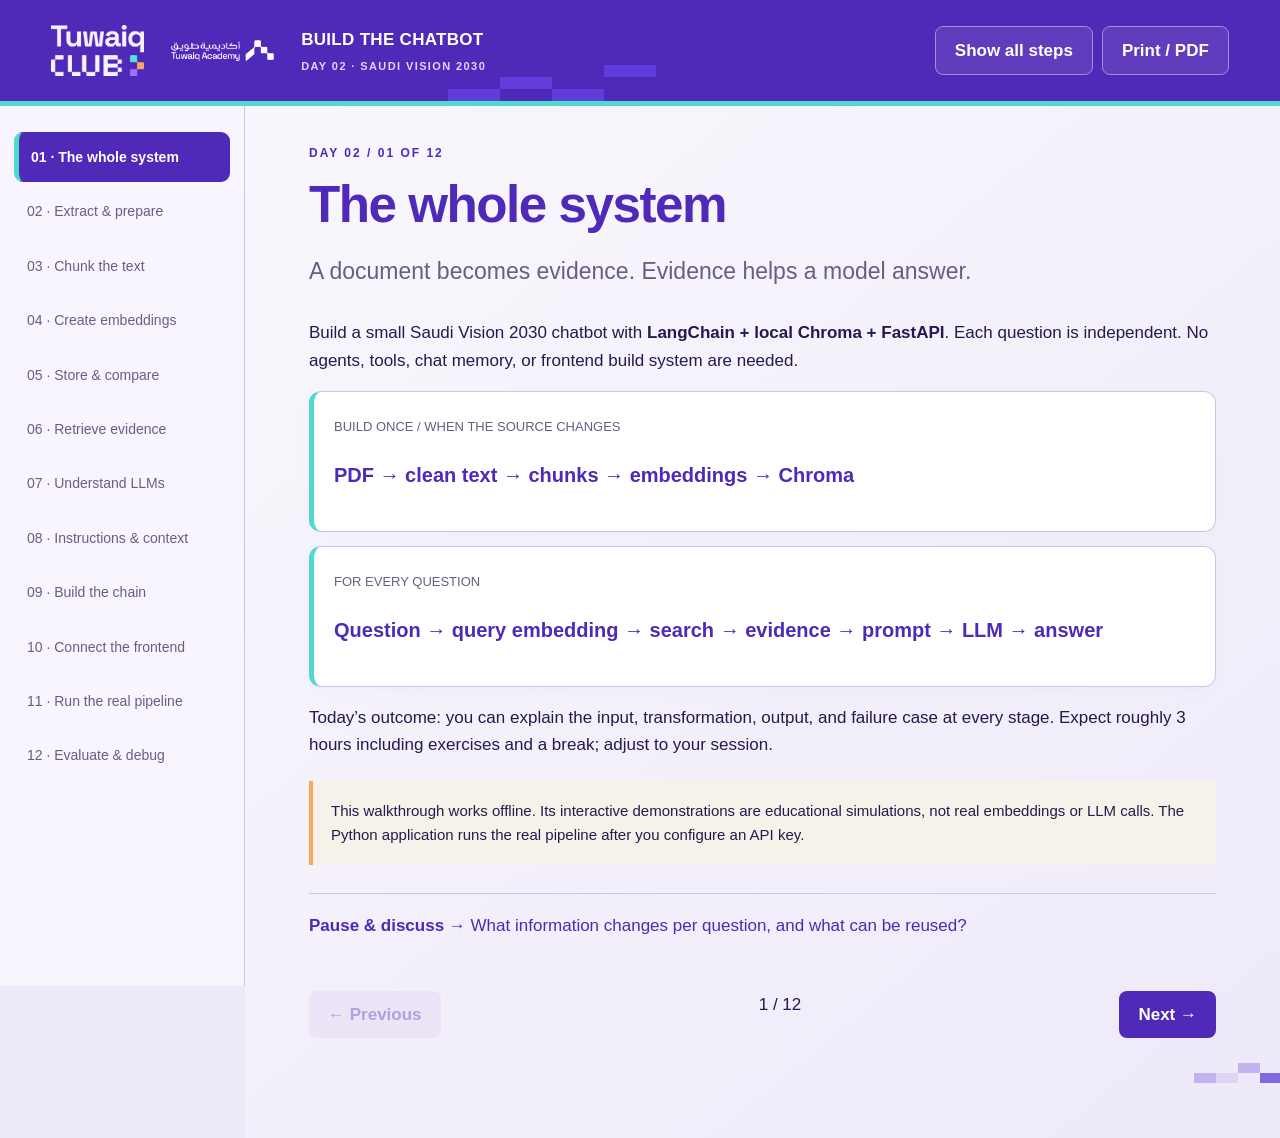
==== commit 0030462b: "Match interactive Day 2 guide to Tuwaiq presentation theme" ====
--- a/docs/index.html
+++ b/docs/index.html
@@ -1,4 +1,22 @@
-<!doctype html><html lang="en"><meta charset="utf-8"><meta name="viewport" content="width=device-width,initial-scale=1"><title>Day 2 · Build a Vision 2030 Chatbot</title><style>*{box-sizing:border-box}body{margin:0;background:#101f1c;color:#eaf2ec;font:17px/1.6 system-ui,sans-serif}header{padding:20px 4vw;border-bottom:1px solid #345048;display:flex;justify-content:space-between;align-items:center;gap:18px}header b{font-size:20px}small,.caption{color:#9fbab0;font-size:13px}main{display:grid;grid-template-columns:245px minmax(0,1fr);max-width:1500px;margin:auto}nav{padding:26px 14px;position:sticky;top:0;height:90vh;overflow:auto}button,select{font:inherit;cursor:pointer}nav button{display:block;width:100%;text-align:left;background:none;color:#abc4b8;border:0;padding:12px;border-radius:9px;font-size:14px}nav button.active{background:#cce785;color:#183329;font-weight:750}section{padding:38px clamp(22px,5vw,80px) 55px;min-height:80vh}h1{font-size:clamp(32px,4vw,57px);line-height:1.1;letter-spacing:-1.5px;margin:14px 0 18px}h2{font-size:23px;font-weight:450;color:#bdd0c5;margin-bottom:30px}h3{font-size:20px}p{max-width:950px}.eyebrow{color:#cce785;letter-spacing:2px;font-size:12px}.grid{display:grid;grid-template-columns:1fr 1fr;gap:18px}article,.lanes>div,.demo{border:1px solid #38544a;background:#182e27;border-radius:12px;padding:20px;margin:14px 0}.lanes>div{border-left:4px solid #cce785}.note{background:#2e3827;border-left:3px solid #e4c47a;padding:18px;font-size:15px;margin:22px 0}.exercise{padding:18px 0;color:#cce785}pre{background:#081510;border:1px solid #345048;border-radius:10px;padding:22px;overflow:auto;font-size:14px;line-height:1.65;white-space:pre-wrap;overflow-wrap:anywhere}code{font-family:ui-monospace,monospace;color:#cee7a1;font-size:.9em}table{width:100%;border-collapse:collapse;font-size:15px}td,th{text-align:left;border-bottom:1px solid #38544a;padding:13px;vertical-align:top}th{color:#cce785}label{display:flex;align-items:center;gap:16px;flex-wrap:wrap;margin:17px 0}input[type=range]{accent-color:#cce785;flex:1;min-width:130px;max-width:430px}select{background:#21392e;color:white;border:1px solid #648577;padding:7px}footer{display:flex;justify-content:space-between;margin-top:34px;gap:15px}.btn{background:#cce785;border:0;color:#19352a;border-radius:8px;padding:10px 19px;font-weight:650}.btn.secondary{background:#294338;color:white}.bar{background:#cce785;color:#143326;padding:6px 10px;margin:7px 0;border-radius:4px;font-size:13px;white-space:nowrap}.meter{height:20px;background:#314539;border-radius:9px;overflow:hidden;margin:15px 0}.meter span{display:block;height:100%;background:#cce785}.formula{font-size:22px;background:#20392f;padding:22px;border-radius:8px}a{color:#cce785}.hide{display:none!important}button:focus-visible,a:focus-visible{outline:3px solid #fff;outline-offset:3px}button:disabled{opacity:.4;cursor:default}body.overview section{display:block!important;border-bottom:2px solid #38544a}body.overview footer{display:none}@media(max-width:800px){main{display:block}nav{position:static;height:auto;display:flex;overflow:auto;padding:12px}nav button{min-width:160px}section{padding:24px 20px}.grid{grid-template-columns:1fr}header{flex-wrap:wrap}table{font-size:13px}td,th{padding:8px}}@media print{body{background:white;color:black}nav,header,footer,.btn{display:none!important}main{display:block}section{display:block!important;break-before:page;min-height:0}p,h2,small,.caption,code,a{color:black}article,.demo,.note,pre,.lanes>div{background:#f3f5f2;color:black}}</style><body><header><b>VISION 2030 <small> / BUILD THE CHATBOT</small></b><div><button id="overview" class="btn secondary">Show all steps</button> <button id="print" class="btn secondary">Print / PDF</button></div></header><main><nav aria-label="Pipeline steps"><button data-step="0" aria-label="Step 1: The whole system">01 · The whole system</button><button data-step="1" aria-label="Step 2: Extract &amp; prepare">02 · Extract &amp; prepare</button><button data-step="2" aria-label="Step 3: Chunk the text">03 · Chunk the text</button><button data-step="3" aria-label="Step 4: Create embeddings">04 · Create embeddings</button><button data-step="4" aria-label="Step 5: Store &amp; compare">05 · Store &amp; compare</button><button data-step="5" aria-label="Step 6: Retrieve evidence">06 · Retrieve evidence</button><button data-step="6" aria-label="Step 7: Understand LLMs">07 · Understand LLMs</button><button data-step="7" aria-label="Step 8: Instructions &amp; context">08 · Instructions &amp; context</button><button data-step="8" aria-label="Step 9: Build the chain">09 · Build the chain</button><button data-step="9" aria-label="Step 10: Connect the frontend">10 · Connect the frontend</button><button data-step="10" aria-label="Step 11: Run the real pipeline">11 · Run the real pipeline</button><button data-step="11" aria-label="Step 12: Evaluate &amp; debug">12 · Evaluate &amp; debug</button></nav><div><section id="s0" class="" aria-labelledby="h0"><div class="eyebrow">DAY 02 / 01 OF 12</div><h1 id="h0" tabindex="-1">The whole system</h1><h2>A document becomes evidence. Evidence helps a model answer.</h2><p>Build a small Saudi Vision 2030 chatbot with <b>LangChain + local Chroma + FastAPI</b>. Each question is independent. No agents, tools, chat memory, or frontend build system are needed.</p><div class="lanes"><div><small>BUILD ONCE / WHEN THE SOURCE CHANGES</small><h3>PDF → clean text → chunks → embeddings → Chroma</h3></div><div><small>FOR EVERY QUESTION</small><h3>Question → query embedding → search → evidence → prompt → LLM → answer</h3></div></div><p>Today’s outcome: you can explain the input, transformation, output, and failure case at every stage. Expect roughly 3 hours including exercises and a break; adjust to your session.</p><div class="note">This walkthrough works offline. Its interactive demonstrations are educational simulations, not real embeddings or LLM calls. The Python application runs the real pipeline after you configure an API key.</div><div class="exercise"><b>Pause & discuss →</b> What information changes per question, and what can be reused?</div><footer><button class="btn secondary prev">← Previous</button><span>1 / 12</span><button class="btn next">Next →</button></footer></section><section id="s1" class="hide" aria-labelledby="h1"><div class="eyebrow">DAY 02 / 02 OF 12</div><h1 id="h1" tabindex="-1">Extract & prepare</h1><h2>The model cannot repair a broken source.</h2><p><b>Input:</b> the included 81-page Arabic PDF. <b>Output:</b> UTF-8 text with PDF-page markers. Both files already live in <code>data/</code>.</p><div class="grid"><article><h3>Digital PDF</h3><p>Try text extraction first. Inspect reading order, columns, Arabic letters, tables and numbers. Selectable text can still have broken character mappings.</p></article><article><h3>Scanned or broken text</h3><p>Render pages and use OCR. Our source needed Arabic Tesseract OCR. OCR may omit or misread words and figures; compare samples with the PDF.</p></article></div><p>Preparation: preserve the original PDF, normalize Unicode and line endings, remove decorative tatweel, keep useful headings and provenance. Do not silently rewrite policy, targets, or numbers. Check page counts and sample pages before embedding.</p><p>The existing extraction script saves a checksum and page offsets in <code>data/extraction.json</code>. The simple chatbot cites chunk IDs; page markers in text are not a guaranteed page citation for every chunk.</p><div class="note">Normal setup uses the committed TXT. Re-running OCR is optional and needs Tesseract with Arabic language data plus the optional Python dependencies.</div><details><summary>Show code / commands</summary><pre><code>python -m pip install -r requirements-extraction.txt
+<!doctype html><html lang="en"><meta charset="utf-8"><meta name="viewport" content="width=device-width,initial-scale=1"><title>Day 2 · Build a Vision 2030 Chatbot</title><style>*{box-sizing:border-box}body{margin:0;background:#101f1c;color:#eaf2ec;font:17px/1.6 system-ui,sans-serif}header{padding:20px 4vw;border-bottom:1px solid #345048;display:flex;justify-content:space-between;align-items:center;gap:18px}header b{font-size:20px}small,.caption{color:#9fbab0;font-size:13px}main{display:grid;grid-template-columns:245px minmax(0,1fr);max-width:1500px;margin:auto}nav{padding:26px 14px;position:sticky;top:0;height:90vh;overflow:auto}button,select{font:inherit;cursor:pointer}nav button{display:block;width:100%;text-align:left;background:none;color:#abc4b8;border:0;padding:12px;border-radius:9px;font-size:14px}nav button.active{background:#cce785;color:#183329;font-weight:750}section{padding:38px clamp(22px,5vw,80px) 55px;min-height:80vh}h1{font-size:clamp(32px,4vw,57px);line-height:1.1;letter-spacing:-1.5px;margin:14px 0 18px}h2{font-size:23px;font-weight:450;color:#bdd0c5;margin-bottom:30px}h3{font-size:20px}p{max-width:950px}.eyebrow{color:#cce785;letter-spacing:2px;font-size:12px}.grid{display:grid;grid-template-columns:1fr 1fr;gap:18px}article,.lanes>div,.demo{border:1px solid #38544a;background:#182e27;border-radius:12px;padding:20px;margin:14px 0}.lanes>div{border-left:4px solid #cce785}.note{background:#2e3827;border-left:3px solid #e4c47a;padding:18px;font-size:15px;margin:22px 0}.exercise{padding:18px 0;color:#cce785}pre{background:#081510;border:1px solid #345048;border-radius:10px;padding:22px;overflow:auto;font-size:14px;line-height:1.65;white-space:pre-wrap;overflow-wrap:anywhere}code{font-family:ui-monospace,monospace;color:#cee7a1;font-size:.9em}table{width:100%;border-collapse:collapse;font-size:15px}td,th{text-align:left;border-bottom:1px solid #38544a;padding:13px;vertical-align:top}th{color:#cce785}label{display:flex;align-items:center;gap:16px;flex-wrap:wrap;margin:17px 0}input[type=range]{accent-color:#cce785;flex:1;min-width:130px;max-width:430px}select{background:#21392e;color:white;border:1px solid #648577;padding:7px}footer{display:flex;justify-content:space-between;margin-top:34px;gap:15px}.btn{background:#cce785;border:0;color:#19352a;border-radius:8px;padding:10px 19px;font-weight:650}.btn.secondary{background:#294338;color:white}.bar{background:#cce785;color:#143326;padding:6px 10px;margin:7px 0;border-radius:4px;font-size:13px;white-space:nowrap}.meter{height:20px;background:#314539;border-radius:9px;overflow:hidden;margin:15px 0}.meter span{display:block;height:100%;background:#cce785}.formula{font-size:22px;background:#20392f;padding:22px;border-radius:8px}a{color:#cce785}.hide{display:none!important}button:focus-visible,a:focus-visible{outline:3px solid #fff;outline-offset:3px}button:disabled{opacity:.4;cursor:default}body.overview section{display:block!important;border-bottom:2px solid #38544a}body.overview footer{display:none}@media(max-width:800px){main{display:block}nav{position:static;height:auto;display:flex;overflow:auto;padding:12px}nav button{min-width:160px}section{padding:24px 20px}.grid{grid-template-columns:1fr}header{flex-wrap:wrap}table{font-size:13px}td,th{padding:8px}}@media print{body{background:white;color:black}nav,header,footer,.btn{display:none!important}main{display:block}section{display:block!important;break-before:page;min-height:0}p,h2,small,.caption,code,a{color:black}article,.demo,.note,pre,.lanes>div{background:#f3f5f2;color:black}}
+/* Tuwaiq presentation palette: violet, turquoise and pale lavender. */
+:root{--purple:#4f29b7;--violet:#603ddb;--turquoise:#50dace;--paper:#eee9f8;--ink:#25194d;--muted:#695d84;--line:#cec3e8}
+body{background:var(--paper);color:var(--ink);font-family:Arial,"IBM Plex Sans Arabic",sans-serif}
+header{background:var(--purple);color:#fff;border-bottom:5px solid var(--turquoise);position:relative;padding:22px 4vw;min-height:106px}
+header:after{content:"";position:absolute;bottom:0;left:35%;width:52px;height:12px;background:#603ddb;box-shadow:52px -12px #603ddb,104px 0 #603ddb,156px -24px #603ddb;pointer-events:none}
+header b{font-size:21px;letter-spacing:.3px}header small{color:#e0d5f7}header>div{display:flex;gap:9px;align-items:center;flex-wrap:wrap;z-index:1}
+.brand-lockup{display:flex;gap:22px;align-items:center}.brand-lockup img{width:93px;height:55px;object-fit:contain}.brand-lockup .academy{width:113px}.brand-lockup b{font-size:17px}.brand-lockup small{display:block;font-size:11px;letter-spacing:1.4px;margin-top:5px}
+nav{background:#f8f5fe;border-right:1px solid var(--line);height:calc(100vh - 20px)}nav button{color:var(--muted);padding:13px 12px;margin-bottom:4px;border:1px solid transparent}nav button:hover{background:#e5dcf5;color:var(--purple)}nav button.active{background:var(--purple);color:white;border-left:5px solid var(--turquoise)}
+section{position:relative;background:linear-gradient(140deg,#f9f7fd 0%,#eee9f8 100%)}section:after{content:"";display:block;width:22px;height:10px;background:#b6a0ed;box-shadow:22px 0 #d8cef1,44px -10px #b6a0ed,66px 0 #603ddb,88px -20px #d8cef1;margin:35px 0 0 auto;opacity:.75;pointer-events:none}
+h1{color:var(--purple);font-weight:800}h2{color:var(--muted)}h3{color:var(--ink)}small,.caption{color:var(--muted)}.eyebrow{color:var(--purple);font-weight:800}
+article,.lanes>div,.demo{background:#fff;border:1px solid var(--line);box-shadow:0 4px 16px #25194d06}.lanes>div{border-left:5px solid var(--turquoise)}.lanes h3{color:var(--purple)}
+.note{background:#f7f2e9;color:var(--ink);border-left:4px solid #f5ab5f}.exercise{color:var(--purple);border-top:1px solid var(--line);margin-top:28px}.exercise b{color:var(--purple)}
+pre{background:#25194d;color:#f2ecff;border:1px solid #603ddb}code{color:var(--purple)}pre code{color:#f2ecff}th{background:#e2d8f3;color:var(--purple)}td,th{border-color:var(--line)}tr:nth-child(even) td{background:#ffffff70}
+select{background:#fff;color:var(--ink);border:1px solid var(--line);border-radius:6px}input[type=range]{accent-color:var(--purple)}.bar{background:var(--purple);color:#fff}.meter{background:#e2d8f3}.meter span{background:var(--turquoise)}.formula{background:var(--purple);color:#fff}
+.btn{background:var(--purple);color:#fff}.btn.secondary{background:#e1d6f3;color:var(--purple)}header .btn.secondary{background:#ffffff18;color:#fff;border:1px solid #a68bdf}a{color:var(--purple)}button:focus-visible,a:focus-visible,select:focus-visible,input:focus-visible{outline:3px solid var(--turquoise);outline-offset:3px}body.overview section{border-color:var(--line)}
+@media(max-width:800px){nav{height:auto;border-right:0;border-bottom:1px solid var(--line)}header{padding:18px 20px}.brand-lockup{gap:12px}.brand-lockup img{width:68px}.brand-lockup .academy{display:none}header:after{display:none}.brand-lockup b{font-size:15px}}
+@media print{body,section{background:white;color:black}h1,h2,h3,.eyebrow,.exercise,small,.caption,code,a{color:black}.brand-lockup,section:after{display:none}pre{background:#f3f0f8;color:black}pre code{color:black}}
+</style><body><header><div class="brand-lockup"><img class="club" alt="Tuwaiq Club" src="[data-uri]"><img class="academy" alt="Tuwaiq Academy" src="[data-uri]"><b>BUILD THE CHATBOT<small>DAY 02 · SAUDI VISION 2030</small></b></div><div><button id="overview" class="btn secondary">Show all steps</button> <button id="print" class="btn secondary">Print / PDF</button></div></header><main><nav aria-label="Pipeline steps"><button data-step="0" aria-label="Step 1: The whole system">01 · The whole system</button><button data-step="1" aria-label="Step 2: Extract &amp; prepare">02 · Extract &amp; prepare</button><button data-step="2" aria-label="Step 3: Chunk the text">03 · Chunk the text</button><button data-step="3" aria-label="Step 4: Create embeddings">04 · Create embeddings</button><button data-step="4" aria-label="Step 5: Store &amp; compare">05 · Store &amp; compare</button><button data-step="5" aria-label="Step 6: Retrieve evidence">06 · Retrieve evidence</button><button data-step="6" aria-label="Step 7: Understand LLMs">07 · Understand LLMs</button><button data-step="7" aria-label="Step 8: Instructions &amp; context">08 · Instructions &amp; context</button><button data-step="8" aria-label="Step 9: Build the chain">09 · Build the chain</button><button data-step="9" aria-label="Step 10: Connect the frontend">10 · Connect the frontend</button><button data-step="10" aria-label="Step 11: Run the real pipeline">11 · Run the real pipeline</button><button data-step="11" aria-label="Step 12: Evaluate &amp; debug">12 · Evaluate &amp; debug</button></nav><div><section id="s0" class="" aria-labelledby="h0"><div class="eyebrow">DAY 02 / 01 OF 12</div><h1 id="h0" tabindex="-1">The whole system</h1><h2>A document becomes evidence. Evidence helps a model answer.</h2><p>Build a small Saudi Vision 2030 chatbot with <b>LangChain + local Chroma + FastAPI</b>. Each question is independent. No agents, tools, chat memory, or frontend build system are needed.</p><div class="lanes"><div><small>BUILD ONCE / WHEN THE SOURCE CHANGES</small><h3>PDF → clean text → chunks → embeddings → Chroma</h3></div><div><small>FOR EVERY QUESTION</small><h3>Question → query embedding → search → evidence → prompt → LLM → answer</h3></div></div><p>Today’s outcome: you can explain the input, transformation, output, and failure case at every stage. Expect roughly 3 hours including exercises and a break; adjust to your session.</p><div class="note">This walkthrough works offline. Its interactive demonstrations are educational simulations, not real embeddings or LLM calls. The Python application runs the real pipeline after you configure an API key.</div><div class="exercise"><b>Pause & discuss →</b> What information changes per question, and what can be reused?</div><footer><button class="btn secondary prev">← Previous</button><span>1 / 12</span><button class="btn next">Next →</button></footer></section><section id="s1" class="hide" aria-labelledby="h1"><div class="eyebrow">DAY 02 / 02 OF 12</div><h1 id="h1" tabindex="-1">Extract & prepare</h1><h2>The model cannot repair a broken source.</h2><p><b>Input:</b> the included 81-page Arabic PDF. <b>Output:</b> UTF-8 text with PDF-page markers. Both files already live in <code>data/</code>.</p><div class="grid"><article><h3>Digital PDF</h3><p>Try text extraction first. Inspect reading order, columns, Arabic letters, tables and numbers. Selectable text can still have broken character mappings.</p></article><article><h3>Scanned or broken text</h3><p>Render pages and use OCR. Our source needed Arabic Tesseract OCR. OCR may omit or misread words and figures; compare samples with the PDF.</p></article></div><p>Preparation: preserve the original PDF, normalize Unicode and line endings, remove decorative tatweel, keep useful headings and provenance. Do not silently rewrite policy, targets, or numbers. Check page counts and sample pages before embedding.</p><p>The existing extraction script saves a checksum and page offsets in <code>data/extraction.json</code>. The simple chatbot cites chunk IDs; page markers in text are not a guaranteed page citation for every chunk.</p><div class="note">Normal setup uses the committed TXT. Re-running OCR is optional and needs Tesseract with Arabic language data plus the optional Python dependencies.</div><details><summary>Show code / commands</summary><pre><code>python -m pip install -r requirements-extraction.txt
 python scripts/extract_pdf.py</code></pre><button class="btn secondary copy">Copy code</button></details><div class="exercise"><b>Pause & discuss →</b> Open the same paragraph in the PDF and TXT. What changed?</div><footer><button class="btn secondary prev">← Previous</button><span>2 / 12</span><button class="btn next">Next →</button></footer></section><section id="s2" class="hide" aria-labelledby="h2"><div class="eyebrow">DAY 02 / 03 OF 12</div><h1 id="h2" tabindex="-1">Chunk the text</h1><h2>Choose what the retriever is allowed to return.</h2><p><b>Input:</b> one long text. <b>Output:</b> smaller documents with IDs, source and character offsets. Small chunks can lose context; large chunks can dilute relevance and consume the context budget.</p><table><tr><th>Mechanism</th><th>How it works</th><th>Tradeoff</th></tr><tr><td>Fixed characters</td><td>Exact windows measured with string length</td><td>Simple; may cut sentences</td></tr><tr><td>Recursive</td><td>Try paragraphs, then sentences/separators, then smaller pieces</td><td>Preserves some structure; sizes and overlap vary</td></tr><tr><td>Token based</td><td>Use the target tokenizer to limit chunk length</td><td>Fits model budgets; tokens are not characters</td></tr><tr><td>Structure based</td><td>Split on headings, sections, pages or code definitions</td><td>Useful boundaries; may need further splitting</td></tr><tr><td>Semantic</td><td>Detect changes in topic, often with embeddings</td><td>Extra computation; tune and evaluate boundaries</td></tr></table><p>Our baseline is <b>1,000 Unicode characters, 250 overlap, stride 750</b>. A short Python loop makes the exact behavior visible. LangChain <code>Document</code> wraps each slice. Recursive splitters do not promise the same exact windows.</p><label>Chunk size <input id="size" type="range" min="250" max="1500" step="50" value="1000"><output id="size-out"></output></label><label>Overlap <input id="overlap" type="range" min="0" max="750" step="50" value="250"><output id="overlap-out"></output></label><div id="chunk-demo" class="demo"></div><p class="caption">Computed windows for a 2,500-character sample. End offsets are exclusive; no redundant final overlap-only chunk.</p><details><summary>Show code / commands</summary><pre><code>python -m simple.ingest --preview</code></pre><button class="btn secondary copy">Copy code</button></details><div class="exercise"><b>Pause & discuss →</b> Compare 500/100 and 1000/250. Which risks losing a complete idea?</div><footer><button class="btn secondary prev">← Previous</button><span>3 / 12</span><button class="btn next">Next →</button></footer></section><section id="s3" class="hide" aria-labelledby="h3"><div class="eyebrow">DAY 02 / 04 OF 12</div><h1 id="h3" tabindex="-1">Create embeddings</h1><h2>Turn text into numbers for search—not an answer.</h2><p>An embedding model maps a chunk to a vector: a list of learned numerical features. Related meanings tend to be near one another in its representation space. Individual dimensions generally do not have a simple human-readable label.</p><div class="lanes"><div>“Support small businesses” → embedding model → [0.12, −0.31, …]</div><div>“Help entrepreneurs grow” → same model → [0.10, −0.28, …]</div></div><p>These numbers are illustrative. The application uses <code>OpenAIEmbeddings</code> with <code>text-embedding-3-small</code>. Document and query vectors must use the same embedding model and configuration. Matching dimensions alone is insufficient.</p><p>The embedding model and the answering LLM have separate jobs. Embeddings support retrieval; the LLM generates language. Adding a document to Chroma does not train either model.</p><div class="note">Embed documents during ingestion. Embed each new query at search time. Changing the embedding model requires rebuilding the document vectors. Arabic/English cross-language retrieval must be evaluated, not assumed.</div><details><summary>Show code / commands</summary><pre><code>from langchain_openai import OpenAIEmbeddings
 embeddings = OpenAIEmbeddings(model=&quot;text-embedding-3-small&quot;)
 vector = embeddings.embed_query(&quot;ما هي محاور الرؤية؟&quot;)
@@ -33,4 +51,4 @@
 python -m simple.chatbot &quot;ما هي محاور الرؤية؟&quot; --retrieve-only
 python -m simple.chatbot &quot;ما هي محاور الرؤية؟&quot;
 python -m uvicorn simple.app:app --host 127.0.0.1 --port 8000</code></pre><button class="btn secondary copy">Copy code</button></details><div class="exercise"><b>Pause & discuss →</b> First inspect retrieved passages. Then judge the generated answer.</div><footer><button class="btn secondary prev">← Previous</button><span>11 / 12</span><button class="btn next">Next →</button></footer></section><section id="s11" class="hide" aria-labelledby="h11"><div class="eyebrow">DAY 02 / 12 OF 12</div><h1 id="h11" tabindex="-1">Evaluate & debug</h1><h2>Find the earliest broken stage.</h2><table><tr><th>Symptom</th><th>Inspect first</th></tr><tr><td>Garbled or missing facts</td><td>PDF → OCR TXT; verify the actual paragraph</td></tr><tr><td>Relevant paragraph split apart</td><td>Chunk size, overlap and boundaries</td></tr><tr><td>Wrong passages</td><td>Query wording, model consistency, top-k, source coverage</td></tr><tr><td>Good evidence, bad answer</td><td>Instructions, context formatting, model behavior</td></tr><tr><td>Unknown or unsupported citation</td><td>Compare cited IDs and claims with retrieved text</td></tr><tr><td>Stale index message</td><td>Run python -m simple.ingest again</td></tr><tr><td>API failure</td><td>Key, quota, model access, connection; do not share secrets</td></tr></table><p>Keep a small fixed evaluation set: supported questions with expected passages; paraphrases; boundary-spanning questions; requests for current progress absent from the original document; unrelated questions; and instruction-like text inside evidence.</p><p>Change one variable at a time. Record retrieval usefulness, answer correctness, citation support, appropriate abstention, latency and cost. More k or a larger model is not automatically better.</p><h3>Official references</h3><p><a href="https://docs.langchain.com/oss/python/integrations/vectorstores/chroma">LangChain + Chroma</a> · <a href="https://docs.langchain.com/oss/python/integrations/chat/openai">ChatOpenAI</a> · <a href="https://docs.langchain.com/oss/python/integrations/splitters">Text splitters</a> · <a href="https://developers.openai.com/api/docs/guides/text">Instructions and text generation</a> · <a href="https://developers.openai.com/api/docs/models/gpt-4.1-mini">Configured model limits</a></p><p>The previous framework-free implementation remains in <code>rag_lab/</code> with its guide in <code>docs/reference.html</code>. Use <code>simple/</code> for this session.</p><details><summary>Show code / commands</summary><pre><code>python -m pip install httpx
-python -m unittest tests.test_simple -v</code></pre><button class="btn secondary copy">Copy code</button></details><div class="exercise"><b>Pause & discuss →</b> Explain the full journey of one question without skipping a step.</div><footer><button class="btn secondary prev">← Previous</button><span>12 / 12</span><button class="btn next">Next →</button></footer></section></div></main><script>let current=0;const sections=[...document.querySelectorAll('section')],buttons=[...document.querySelectorAll('[data-step]')];function show(i,focus=false){current=Math.max(0,Math.min(sections.length-1,i));sections.forEach((s,n)=>s.classList.toggle('hide',n!==current));buttons.forEach((b,n)=>{b.classList.toggle('active',n===current);b.setAttribute('aria-current',n===current?'step':'false')});document.querySelectorAll('.prev').forEach(b=>b.disabled=current===0);document.querySelectorAll('.next').forEach(b=>b.disabled=current===sections.length-1);location.hash='step-'+(current+1);if(focus)document.querySelector('#h'+current).focus();window.scrollTo(0,0)}buttons.forEach(b=>b.onclick=()=>show(+b.dataset.step,true));document.querySelectorAll('.next').forEach(b=>b.onclick=()=>show(current+1,true));document.querySelectorAll('.prev').forEach(b=>b.onclick=()=>show(current-1,true));document.addEventListener('keydown',e=>{if(/INPUT|TEXTAREA|SELECT|BUTTON/.test(e.target.tagName))return;if(e.key==='ArrowRight')show(current+1,true);if(e.key==='ArrowLeft')show(current-1,true)});document.querySelector('#overview').onclick=()=>{const on=document.body.classList.toggle('overview');document.querySelector('#overview').textContent=on?'Presentation mode':'Show all steps'};document.querySelector('#print').onclick=()=>window.print();document.querySelectorAll('.copy').forEach(b=>b.onclick=async()=>{try{await navigator.clipboard.writeText(b.previousElementSibling.textContent);b.textContent='Copied'}catch{b.textContent='Select the code above to copy'}});const $=id=>document.getElementById(id);function chunks(){let size=+$('size').value,overlap=+$('overlap').value;overlap=Math.min(overlap,size-50);$('overlap').value=overlap;$('size-out').textContent=size;$('overlap-out').textContent=overlap;let rows=[],i=0;for(let start=0;start<2500;start+=size-overlap){let end=Math.min(start+size,2500);rows.push('<div class="bar" style="margin-left:'+start/2500*100+'%;width:'+((end-start)/2500*100)+'%">'+(++i)+' · ['+start+', '+end+')</div>');if(end===2500)break}$('chunk-demo').innerHTML='<b>Stride '+(size-overlap)+' · '+rows.length+' chunks</b>'+rows.join('')}function vectors(){let angle=+$('angle').value;$('angle-out').textContent=angle+'°';$('vectors').innerHTML=[0,45,90,150].map((a,i)=>({a,i,s:Math.cos((a-angle)*Math.PI/180)})).sort((a,b)=>b.s-a.s).map(v=>'<p>Document '+(v.i+1)+' at '+v.a+'° → similarity <b>'+v.s.toFixed(3)+'</b> · distance '+(1-v.s).toFixed(3)+'</p>').join('')}function retrieval(){let k=+$('topk').value;$('k-out').textContent=k;let rows=[['Small enterprise support',.91],['Entrepreneurship and jobs',.84],['Private-sector development',.72],['Investment opportunities',.59],['Quality of life',.25]];$('retrieval').innerHTML=rows.slice(0,k).map((r,i)=>'<p><b>'+(i+1)+'. '+r[0]+'</b> · illustrative similarity '+r[1]+'</p>').join('')}function memory(){let b=+$('params').value;$('memory').textContent=b+' billion weights × 2 bytes ≈ '+(b*2)+' GB of raw weights only (decimal units). Context capacity is a separate property.'}function budget(){let cap=+$('capacity').value,ctx=+$('ctx').value,total=1200+ctx;$('ctx-out').textContent=ctx+' tokens';$('budget').innerHTML='<b>'+total.toLocaleString()+' / '+cap.toLocaleString()+' tokens allocated</b><div class="meter"><span style="width:'+Math.min(100,total/cap*100)+'%;background:'+(total>cap?'#f39b7f':'#cce785')+'"></span></div><p>'+(total>cap?'Over budget. Reduce retrieved context, reserve less output if appropriate, or choose a suitable model.':'Fits this toy budget. A larger window does not guarantee the model will use every fact reliably.')+'</p>'}function prompt(){const grounded=$('instruction').value==='grounded';$('prompt-demo').textContent=grounded?'Instruction: Answer only from supplied Vision 2030 evidence. Cite chunk IDs. If missing, say so. Targets are not current achievements.\nExpected behavior to TEST: abstain from unsupported current-progress claims.':'Instruction: Be helpful and answer the question.\nRisk to TEST: the model may fill missing details from general patterns. This is an illustrative comparison, not a live model response.';$('prompt-demo').style.whiteSpace='pre-wrap'}[['size',chunks],['overlap',chunks],['angle',vectors],['topk',retrieval],['params',memory],['capacity',budget],['ctx',budget],['instruction',prompt]].forEach(([id,f])=>$(id).addEventListener('input',f));chunks();vectors();retrieval();memory();budget();prompt();show((parseInt(location.hash.replace('#step-',''))||1)-1);</script></body></html>+python -m unittest tests.test_simple -v</code></pre><button class="btn secondary copy">Copy code</button></details><div class="exercise"><b>Pause & discuss →</b> Explain the full journey of one question without skipping a step.</div><footer><button class="btn secondary prev">← Previous</button><span>12 / 12</span><button class="btn next">Next →</button></footer></section></div></main><script>let current=0;const sections=[...document.querySelectorAll('section')],buttons=[...document.querySelectorAll('[data-step]')];function show(i,focus=false){current=Math.max(0,Math.min(sections.length-1,i));sections.forEach((s,n)=>s.classList.toggle('hide',n!==current));buttons.forEach((b,n)=>{b.classList.toggle('active',n===current);b.setAttribute('aria-current',n===current?'step':'false')});document.querySelectorAll('.prev').forEach(b=>b.disabled=current===0);document.querySelectorAll('.next').forEach(b=>b.disabled=current===sections.length-1);location.hash='step-'+(current+1);if(focus)document.querySelector('#h'+current).focus();window.scrollTo(0,0)}buttons.forEach(b=>b.onclick=()=>show(+b.dataset.step,true));document.querySelectorAll('.next').forEach(b=>b.onclick=()=>show(current+1,true));document.querySelectorAll('.prev').forEach(b=>b.onclick=()=>show(current-1,true));document.addEventListener('keydown',e=>{if(/INPUT|TEXTAREA|SELECT|BUTTON/.test(e.target.tagName))return;if(e.key==='ArrowRight')show(current+1,true);if(e.key==='ArrowLeft')show(current-1,true)});document.querySelector('#overview').onclick=()=>{const on=document.body.classList.toggle('overview');document.querySelector('#overview').textContent=on?'Presentation mode':'Show all steps'};document.querySelector('#print').onclick=()=>window.print();document.querySelectorAll('.copy').forEach(b=>b.onclick=async()=>{try{await navigator.clipboard.writeText(b.previousElementSibling.textContent);b.textContent='Copied'}catch{b.textContent='Select the code above to copy'}});const $=id=>document.getElementById(id);function chunks(){let size=+$('size').value,overlap=+$('overlap').value;overlap=Math.min(overlap,size-50);$('overlap').value=overlap;$('size-out').textContent=size;$('overlap-out').textContent=overlap;let rows=[],i=0;for(let start=0;start<2500;start+=size-overlap){let end=Math.min(start+size,2500);rows.push('<div class="bar" style="margin-left:'+start/2500*100+'%;width:'+((end-start)/2500*100)+'%">'+(++i)+' · ['+start+', '+end+')</div>');if(end===2500)break}$('chunk-demo').innerHTML='<b>Stride '+(size-overlap)+' · '+rows.length+' chunks</b>'+rows.join('')}function vectors(){let angle=+$('angle').value;$('angle-out').textContent=angle+'°';$('vectors').innerHTML=[0,45,90,150].map((a,i)=>({a,i,s:Math.cos((a-angle)*Math.PI/180)})).sort((a,b)=>b.s-a.s).map(v=>'<p>Document '+(v.i+1)+' at '+v.a+'° → similarity <b>'+v.s.toFixed(3)+'</b> · distance '+(1-v.s).toFixed(3)+'</p>').join('')}function retrieval(){let k=+$('topk').value;$('k-out').textContent=k;let rows=[['Small enterprise support',.91],['Entrepreneurship and jobs',.84],['Private-sector development',.72],['Investment opportunities',.59],['Quality of life',.25]];$('retrieval').innerHTML=rows.slice(0,k).map((r,i)=>'<p><b>'+(i+1)+'. '+r[0]+'</b> · illustrative similarity '+r[1]+'</p>').join('')}function memory(){let b=+$('params').value;$('memory').textContent=b+' billion weights × 2 bytes ≈ '+(b*2)+' GB of raw weights only (decimal units). Context capacity is a separate property.'}function budget(){let cap=+$('capacity').value,ctx=+$('ctx').value,total=1200+ctx;$('ctx-out').textContent=ctx+' tokens';$('budget').innerHTML='<b>'+total.toLocaleString()+' / '+cap.toLocaleString()+' tokens allocated</b><div class="meter"><span style="width:'+Math.min(100,total/cap*100)+'%;background:'+(total>cap?'#f5ab5f':'#50dace')+'"></span></div><p>'+(total>cap?'Over budget. Reduce retrieved context, reserve less output if appropriate, or choose a suitable model.':'Fits this toy budget. A larger window does not guarantee the model will use every fact reliably.')+'</p>'}function prompt(){const grounded=$('instruction').value==='grounded';$('prompt-demo').textContent=grounded?'Instruction: Answer only from supplied Vision 2030 evidence. Cite chunk IDs. If missing, say so. Targets are not current achievements.\nExpected behavior to TEST: abstain from unsupported current-progress claims.':'Instruction: Be helpful and answer the question.\nRisk to TEST: the model may fill missing details from general patterns. This is an illustrative comparison, not a live model response.';$('prompt-demo').style.whiteSpace='pre-wrap'}[['size',chunks],['overlap',chunks],['angle',vectors],['topk',retrieval],['params',memory],['capacity',budget],['ctx',budget],['instruction',prompt]].forEach(([id,f])=>$(id).addEventListener('input',f));chunks();vectors();retrieval();memory();budget();prompt();show((parseInt(location.hash.replace('#step-',''))||1)-1);</script></body></html>
